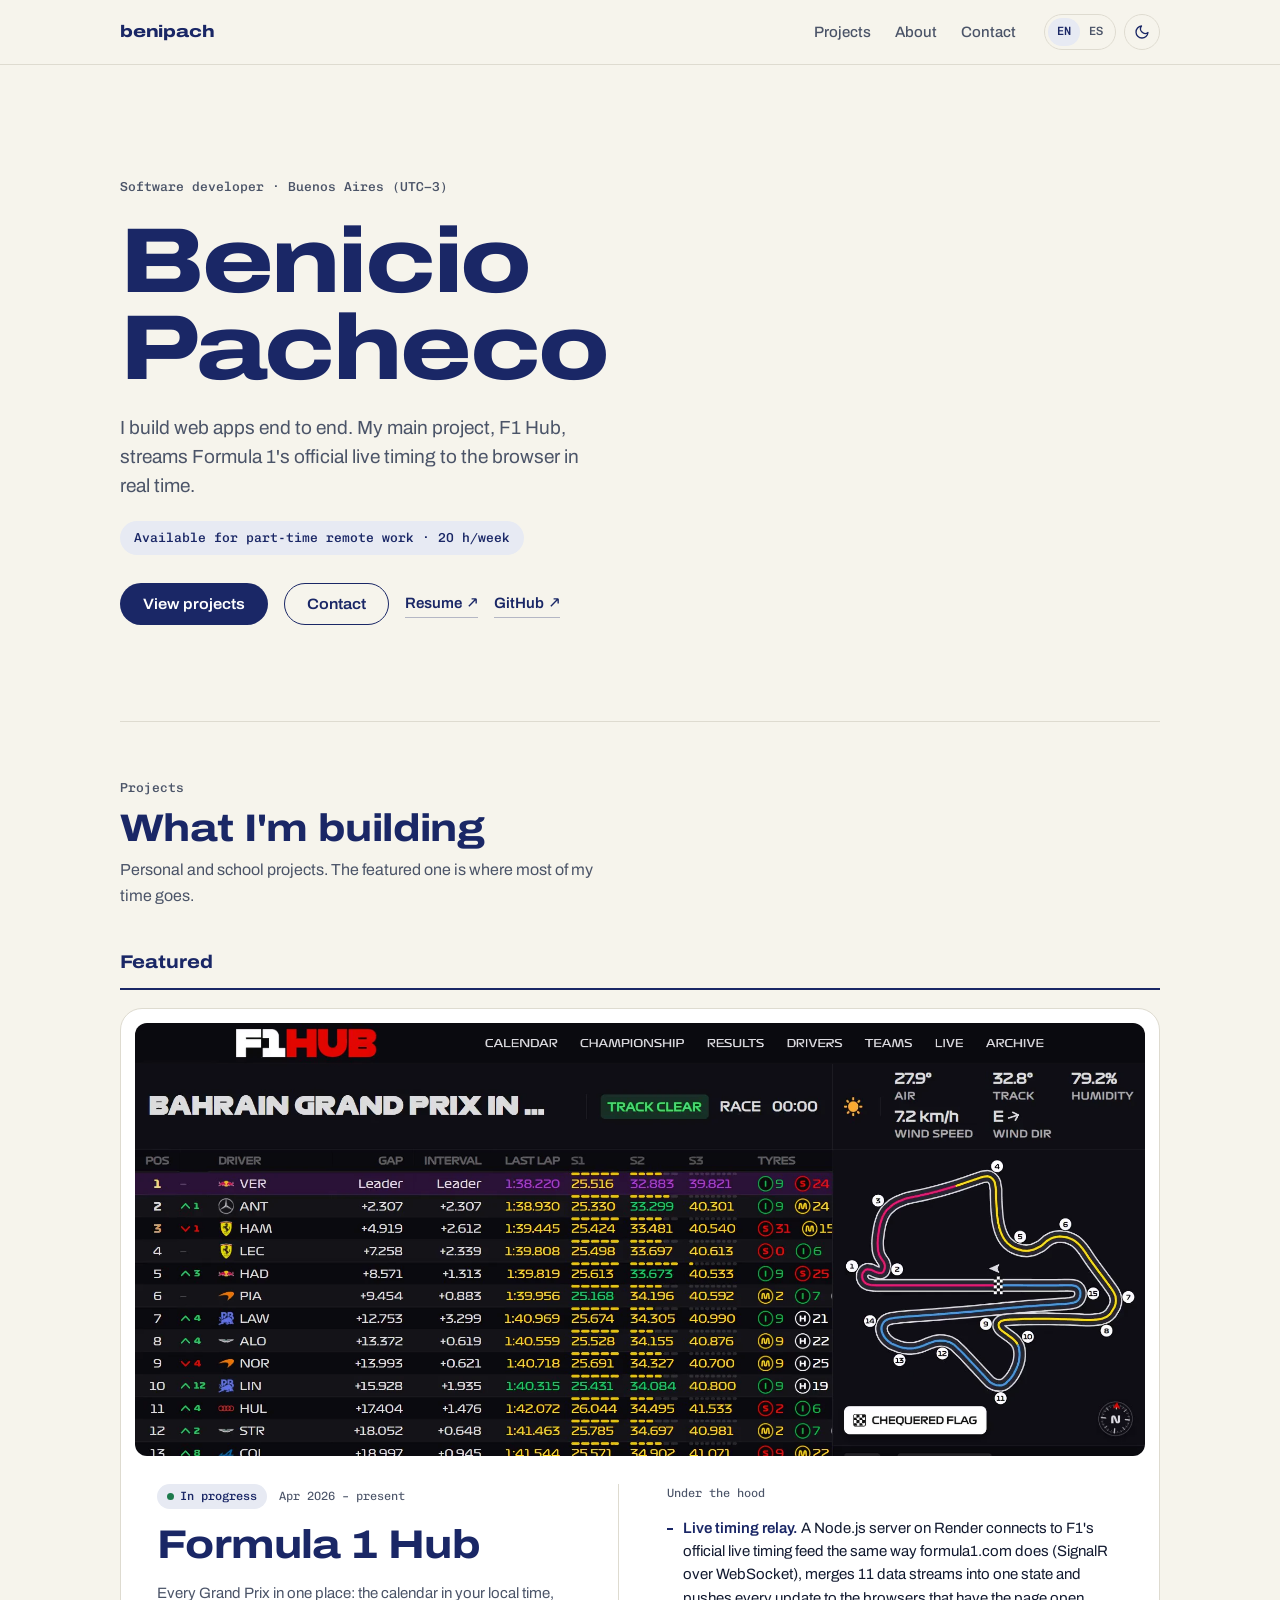
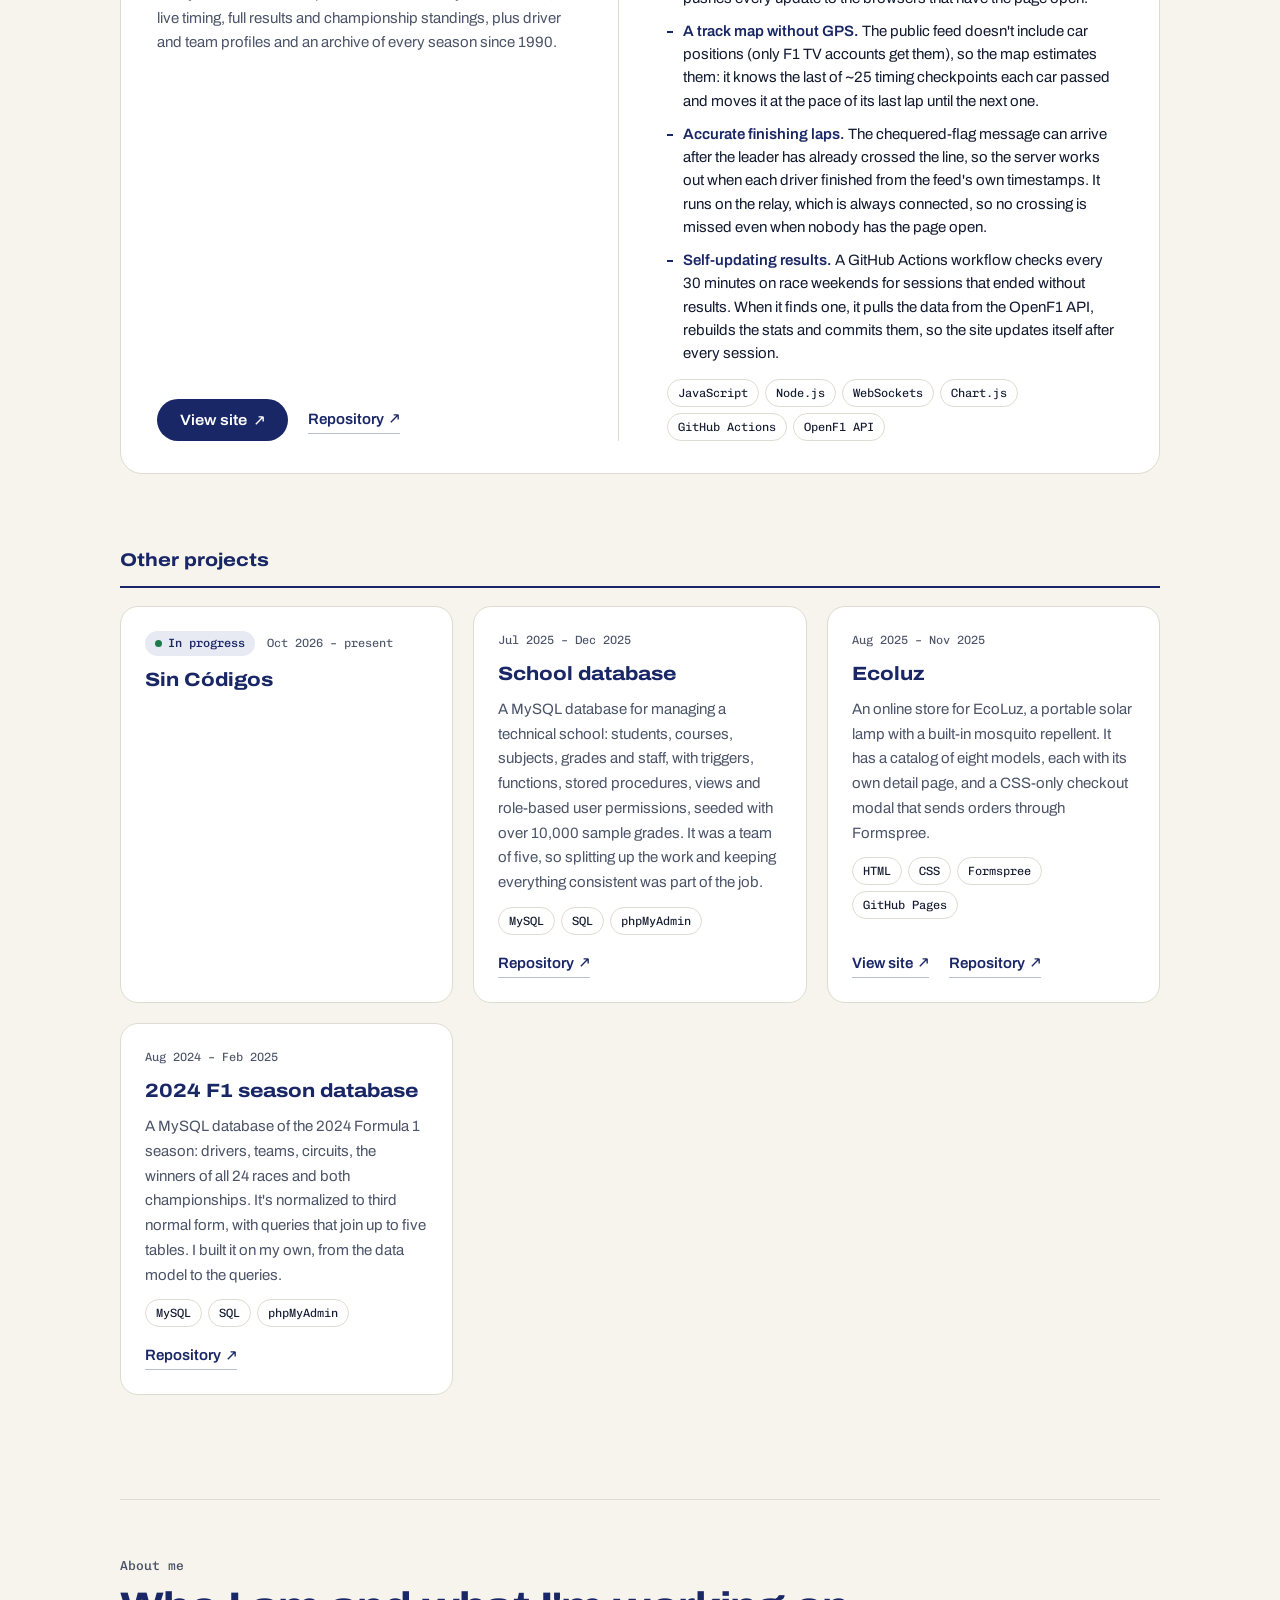
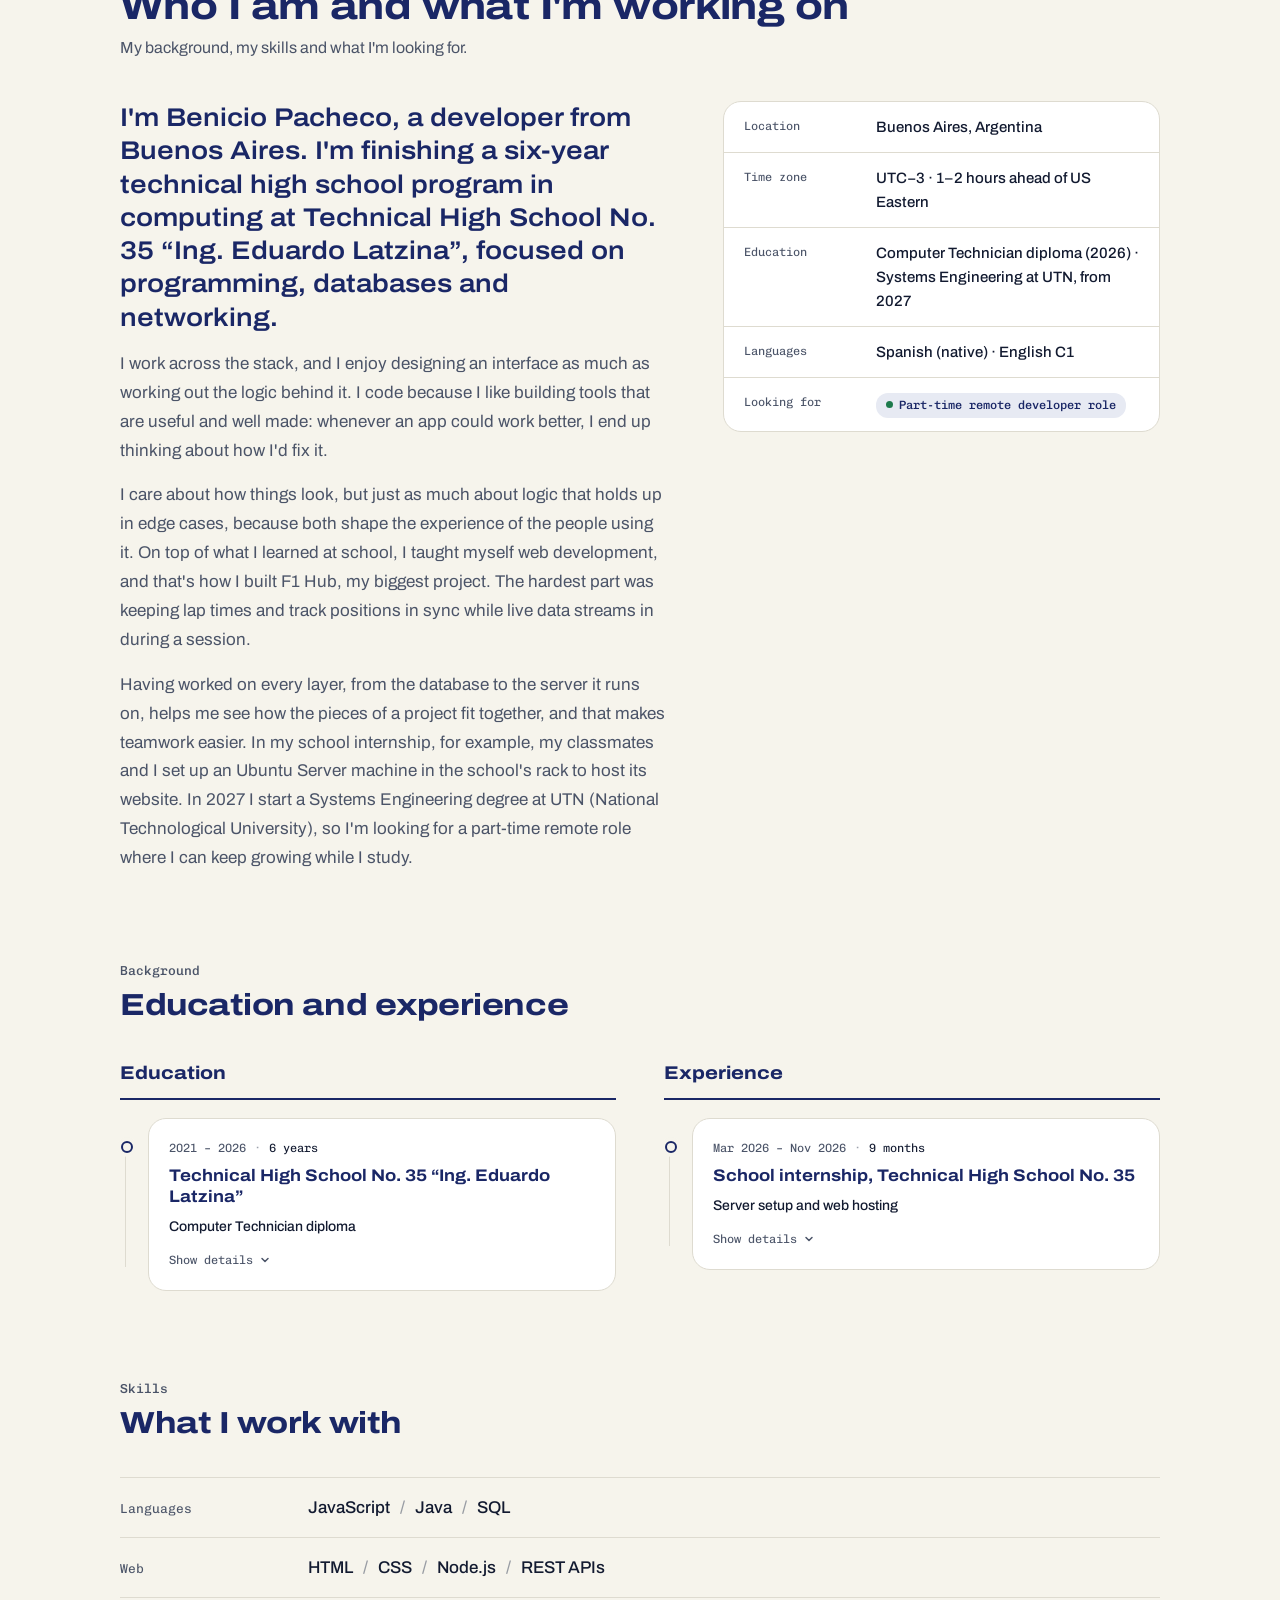
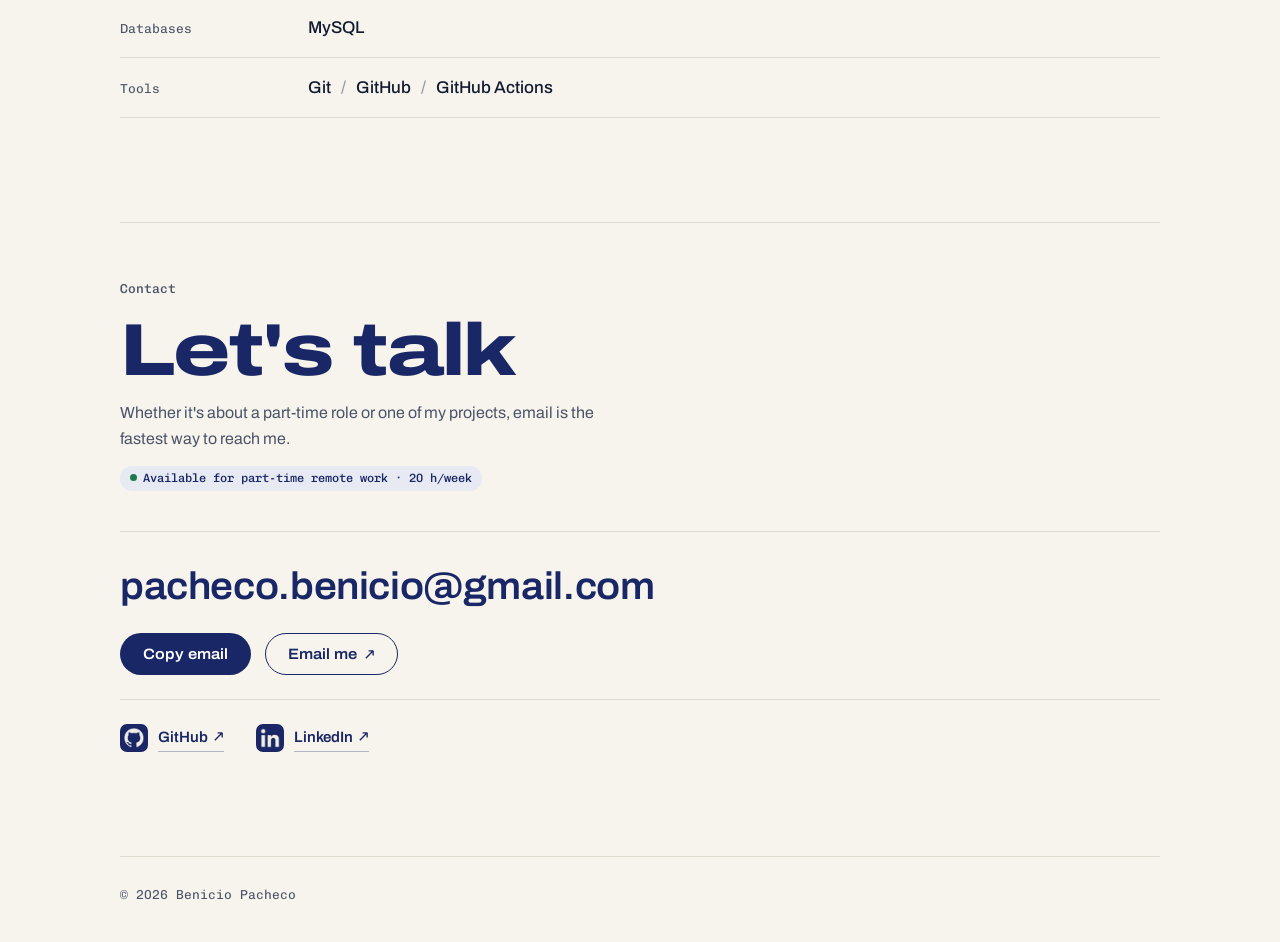
==== index.html @ 7652b0e4 "fix: show the F1 Hub cover video full-size at 60 fps" ====
<!DOCTYPE html>
<html lang="en">
<head>
  <meta charset="UTF-8" />
  <meta name="viewport" content="width=device-width, initial-scale=1.0" />
  <title>Benicio Pacheco — Software Developer</title>
  <meta name="description" content="Benicio Pacheco, software developer from Buenos Aires, open to part-time remote work. Projects, background and contact." />
  <link rel="canonical" href="https://benipach.dev/">
  <link rel="icon" href="img/icon.webp" type="image/webp">
  <link rel="icon" href="img/icon-32.png" type="image/png" sizes="32x32">
  <!-- iPhone/iPad home screen icon: iOS only takes a PNG -->
  <link rel="apple-touch-icon" href="img/icon-180.png">

  <!-- Link preview when sharing (LinkedIn, WhatsApp, X, Discord...) -->
  <meta property="og:type" content="website">
  <meta property="og:url" content="https://benipach.dev/">
  <meta property="og:title" content="Benicio Pacheco — Software Developer">
  <meta property="og:description" content="Software developer from Buenos Aires, open to part-time remote work. Projects, background and contact.">
  <meta property="og:site_name" content="Benicio Pacheco">
  <meta property="og:locale" content="en_US">
  <meta property="og:locale:alternate" content="es_AR">
  <!-- JPG instead of WebP: LinkedIn doesn't reliably show WebP previews. 1200x630 is the size every network expects. -->
  <meta property="og:image" content="https://benipach.dev/img/og-image.jpg">
  <meta property="og:image:width" content="1200">
  <meta property="og:image:height" content="630">
  <meta property="og:image:alt" content="Benicio Pacheco, software developer in Buenos Aires, available for part-time remote work.">
  <meta name="twitter:card" content="summary_large_image">

  <script>
    (function() {
      var root = document.documentElement;
      try {
        // Default: light mode. Only enable dark mode if the user explicitly chose it.
        if (localStorage.getItem('theme') === 'dark') {
          root.classList.add('dark');
        }
        // The HTML is in English. If the visitor chose Spanish, hide the page until
        // main.js translates it, so the English text doesn't flash first.
        // (Safety net: show it anyway after a moment, in case main.js fails to load.)
        if (localStorage.getItem('lang') === 'es') {
          root.lang = 'es';
          root.classList.add('i18n-pending');
          setTimeout(function() { root.classList.remove('i18n-pending'); }, 1500);
        }
      } catch (e) {}
    })();
  </script>
  <link rel="preconnect" href="https://fonts.googleapis.com" />
  <link rel="preconnect" href="https://fonts.gstatic.com" crossorigin />
  <link href="https://fonts.googleapis.com/css2?family=Archivo:wdth,wght@100..125,400..800&family=Chivo+Mono:wght@400;500&display=swap" rel="stylesheet" />
  <link rel="stylesheet" href="css/styles.css">
  <script src="js/translations.js"></script>
  <script src="js/main.js" defer></script>
</head>
<body>

  <!-- NAV -->
  <header class="site-header">
    <nav class="nav container" aria-label="Main">
      <a href="#" class="nav-logo">benipach</a>
      <ul class="nav-links">
        <li><a href="#projects" id="nav-link-projects">Projects</a></li>
        <li><a href="#about" id="nav-link-about">About</a></li>
        <li><a href="#contact" id="nav-link-contact">Contact</a></li>
      </ul>
      <div class="nav-actions">
        <div class="lang-switcher" role="group" aria-label="Language">
          <button type="button" class="lang-opt active" data-lang="en" aria-pressed="true">EN</button>
          <button type="button" class="lang-opt" data-lang="es" aria-pressed="false">ES</button>
        </div>
        <button type="button" class="icon-btn theme-toggle" id="theme-toggle" aria-label="Switch to dark mode">
          <!-- Moon: shown in light mode -->
          <svg class="theme-icon theme-icon--moon" xmlns="http://www.w3.org/2000/svg" width="16" height="16" viewBox="0 0 24 24" fill="none" stroke="currentColor" stroke-width="2" stroke-linecap="round" stroke-linejoin="round" aria-hidden="true">
            <path d="M21 12.79A9 9 0 1 1 11.21 3 7 7 0 0 0 21 12.79z"/>
          </svg>
          <!-- Sun: shown in dark mode -->
          <svg class="theme-icon theme-icon--sun" xmlns="http://www.w3.org/2000/svg" width="17" height="17" viewBox="0 0 24 24" fill="none" stroke="currentColor" stroke-width="2" stroke-linecap="round" stroke-linejoin="round" aria-hidden="true">
            <circle cx="12" cy="12" r="5"/><line x1="12" y1="1" x2="12" y2="3"/><line x1="12" y1="21" x2="12" y2="23"/>
            <line x1="4.22" y1="4.22" x2="5.64" y2="5.64"/><line x1="18.36" y1="18.36" x2="19.78" y2="19.78"/>
            <line x1="1" y1="12" x2="3" y2="12"/><line x1="21" y1="12" x2="23" y2="12"/>
            <line x1="4.22" y1="19.78" x2="5.64" y2="18.36"/><line x1="18.36" y1="5.64" x2="19.78" y2="4.22"/>
          </svg>
        </button>
        <button type="button" class="icon-btn nav-hamburger" id="nav-hamburger" aria-label="Open menu" aria-expanded="false" aria-controls="nav-mobile-menu">
          <span></span><span></span><span></span>
        </button>
      </div>
    </nav>

    <div class="nav-mobile-menu" id="nav-mobile-menu" hidden>
      <a href="#projects" id="mobile-link-projects">Projects</a>
      <a href="#about" id="mobile-link-about">About</a>
      <a href="#contact" id="mobile-link-contact">Contact</a>
    </div>
  </header>

  <main>

    <!-- HERO -->
    <section class="hero">
      <div class="container hero-inner">
        <p class="hero-eyebrow">Software developer · Buenos Aires (UTC−3)</p>
        <h1 class="hero-name">Benicio<br>Pacheco</h1>
        <p class="hero-desc">I build web apps end to end. My main project, F1 Hub, streams Formula 1's official live timing to the browser in real time.</p>
        <p class="hero-status">Available for part-time remote work · 20 h/week</p>
        <div class="hero-ctas">
          <a href="#projects" class="btn btn-primary hero-cta-1">View projects</a>
          <a href="#contact" class="btn btn-secondary hero-cta-2">Contact</a>
          <!-- main.js swaps the label and the PDF with the language: English resume (Letter) or Spanish CV (A4).
               The PDFs in cv/ are built by F:\dev\resume\build.ps1 and leave out the phone number. -->
          <a href="cv/Benicio-Pacheco-Resume.pdf" target="_blank" rel="noopener" class="text-link" id="hero-resume">
            Resume
            <svg class="icon-ext" viewBox="0 0 12 12" fill="none" stroke="currentColor" stroke-width="1.5" xmlns="http://www.w3.org/2000/svg" aria-hidden="true"><g><path d="M2 10L10 2M10 2H5M10 2v5"/><path d="M2 10L10 2M10 2H5M10 2v5" transform="translate(-12 12)"/></g></svg>
          </a>
          <a href="https://github.com/benipach" target="_blank" rel="noopener" class="text-link">
            GitHub
            <svg class="icon-ext" viewBox="0 0 12 12" fill="none" stroke="currentColor" stroke-width="1.5" xmlns="http://www.w3.org/2000/svg" aria-hidden="true"><g><path d="M2 10L10 2M10 2H5M10 2v5"/><path d="M2 10L10 2M10 2H5M10 2v5" transform="translate(-12 12)"/></g></svg>
          </a>
        </div>
      </div>
    </section>

    <!-- PROJECTS -->
    <section id="projects" class="section section-projects">
      <div class="container">
        <div class="section-head">
          <p class="section-label">Projects</p>
          <h2 class="section-title">What I'm building</h2>
          <p class="section-sub">Personal and school projects. The featured one is where most of my time goes.</p>
        </div>

        <!-- Featured: big cards, a wide cover on top and two columns below:
             what the project is (left) and how it's built (right).
             To feature another project, move its card here from "Other projects"
             and give it the same format (cover + .project-body with .project-main and .project-inside). -->
        <h3 class="group-title" data-i18n="projFeatured">Featured</h3>
        <div class="project-list">

          <!-- F1 Hub: the cover is a muted video (built in F:\dev\f1-hub-cover\video with build-cover.ps1).
               main.js plays it only while it's on screen; with reduced motion the poster (its first frame) stays. -->
          <article class="project">
            <a class="project-cover" href="https://benipach.github.io/f1-hub-project" target="_blank" rel="noopener" tabindex="-1" aria-hidden="true">
              <!-- Phones get a 1280 px version: the card is ~400 px wide there -->
              <video poster="img/projects/f1hub-cover.webp" width="1920" height="824" muted loop playsinline preload="none">
                <source src="img/projects/f1hub-cover-mobile.mp4" type="video/mp4" media="(max-width: 700px)">
                <source src="img/projects/f1hub-cover.mp4" type="video/mp4">
              </video>
            </a>
            <div class="project-body">
              <div class="project-main">
                <div class="project-meta">
                  <span class="chip"><span class="status-dot" aria-hidden="true"></span><span data-i18n="projInProgress">In progress</span></span>
                  <span class="project-date" data-i18n="f1Date">Apr 2026 – present</span>
                </div>
                <h4 class="project-title">Formula 1 Hub</h4>
                <p class="project-desc" data-i18n="f1Desc">Every Grand Prix in one place: the calendar in your local time, live timing, full results and championship standings, plus driver and team profiles and an archive of every season since 1990.</p>
                <div class="project-links">
                  <a href="https://benipach.github.io/f1-hub-project" target="_blank" rel="noopener" class="btn btn-primary">
                    <span data-i18n="projSite">View site</span>
                    <svg class="icon-ext" viewBox="0 0 12 12" fill="none" stroke="currentColor" stroke-width="1.5" xmlns="http://www.w3.org/2000/svg" aria-hidden="true"><g><path d="M2 10L10 2M10 2H5M10 2v5"/><path d="M2 10L10 2M10 2H5M10 2v5" transform="translate(-12 12)"/></g></svg>
                  </a>
                  <a href="https://github.com/benipach/f1-hub-project" target="_blank" rel="noopener" class="text-link">
                    <span data-i18n="projRepo">Repository</span>
                    <svg class="icon-ext" viewBox="0 0 12 12" fill="none" stroke="currentColor" stroke-width="1.5" xmlns="http://www.w3.org/2000/svg" aria-hidden="true"><g><path d="M2 10L10 2M10 2H5M10 2v5"/><path d="M2 10L10 2M10 2H5M10 2v5" transform="translate(-12 12)"/></g></svg>
                  </a>
                </div>
              </div>
              <div class="project-inside">
                <p class="project-inside-label" data-i18n="projInside">Under the hood</p>
                <ul class="project-highlights">
                  <li><strong data-i18n="f1H1Lead">Live timing relay.</strong> <span data-i18n="f1H1">A Node.js server on Render connects to F1's official live timing feed the same way formula1.com does (SignalR over WebSocket), merges 11 data streams into one state and pushes every update to the browsers that have the page open.</span></li>
                  <li><strong data-i18n="f1H2Lead">A track map without GPS.</strong> <span data-i18n="f1H2">The public feed doesn't include car positions (only F1 TV accounts get them), so the map estimates them: it knows the last of ~25 timing checkpoints each car passed and moves it at the pace of its last lap until the next one.</span></li>
                  <li><strong data-i18n="f1H3Lead">Accurate finishing laps.</strong> <span data-i18n="f1H3">The chequered-flag message can arrive after the leader has already crossed the line, so the server works out when each driver finished from the feed's own timestamps. It runs on the relay, which is always connected, so no crossing is missed even when nobody has the page open.</span></li>
                  <li><strong data-i18n="f1H4Lead">Self-updating results.</strong> <span data-i18n="f1H4">A GitHub Actions workflow checks every 30 minutes on race weekends for sessions that ended without results. When it finds one, it pulls the data from the OpenF1 API, rebuilds the stats and commits them, so the site updates itself after every session.</span></li>
                </ul>
                <ul class="project-tech">
                  <li>JavaScript</li>
                  <li>Node.js</li>
                  <li>WebSockets</li>
                  <li>Chart.js</li>
                  <li>GitHub Actions</li>
                  <li>OpenF1 API</li>
                </ul>
              </div>
            </div>
          </article>

        </div>

        <!-- Other projects: compact cards without a cover.
             Order: ongoing projects first, then by end date (most recent first). -->
        <h3 class="group-title group-title--spaced" data-i18n="projOther">Other projects</h3>
        <div class="project-grid">

          <!-- Sin Códigos — TODO: add the description (.project-desc), technologies (.project-tech) and links (.project-links) -->
          <article class="project-mini">
            <div class="project-meta">
              <span class="chip"><span class="status-dot" aria-hidden="true"></span><span data-i18n="projInProgress">In progress</span></span>
              <span class="project-date" data-i18n="sinCodDate">Oct 2026 – present</span>
            </div>
            <h4 class="project-mini-title">Sin Códigos</h4>
          </article>

          <!-- School database -->
          <article class="project-mini">
            <div class="project-meta">
              <span class="project-date" data-i18n="schoolDbDate">Jul 2025 – Dec 2025</span>
            </div>
            <h4 class="project-mini-title" data-i18n="schoolDbTitle">School database</h4>
            <p class="project-desc" data-i18n="schoolDbDesc">A MySQL database for managing a technical school: students, courses, subjects, grades and staff, with triggers, functions, stored procedures, views and role-based user permissions, seeded with over 10,000 sample grades. It was a team of five, so splitting up the work and keeping everything consistent was part of the job.</p>
            <ul class="project-tech">
              <li>MySQL</li>
              <li>SQL</li>
              <li>phpMyAdmin</li>
            </ul>
            <div class="project-links">
              <a href="https://github.com/benipach/bd-escuela" target="_blank" rel="noopener" class="text-link">
                <span data-i18n="projRepo">Repository</span>
                <svg class="icon-ext" viewBox="0 0 12 12" fill="none" stroke="currentColor" stroke-width="1.5" xmlns="http://www.w3.org/2000/svg" aria-hidden="true"><g><path d="M2 10L10 2M10 2H5M10 2v5"/><path d="M2 10L10 2M10 2H5M10 2v5" transform="translate(-12 12)"/></g></svg>
              </a>
            </div>
          </article>

          <!-- Ecoluz -->
          <article class="project-mini">
            <div class="project-meta">
              <span class="project-date" data-i18n="ecoluzDate">Aug 2025 – Nov 2025</span>
            </div>
            <h4 class="project-mini-title">Ecoluz</h4>
            <p class="project-desc" data-i18n="ecoluzDesc">An online store for EcoLuz, a portable solar lamp with a built-in mosquito repellent. It has a catalog of eight models, each with its own detail page, and a CSS-only checkout modal that sends orders through Formspree.</p>
            <ul class="project-tech">
              <li>HTML</li>
              <li>CSS</li>
              <li>Formspree</li>
              <li>GitHub Pages</li>
            </ul>
            <div class="project-links">
              <a href="https://benipach.github.io/Ecoluz/" target="_blank" rel="noopener" class="text-link">
                <span data-i18n="projSite">View site</span>
                <svg class="icon-ext" viewBox="0 0 12 12" fill="none" stroke="currentColor" stroke-width="1.5" xmlns="http://www.w3.org/2000/svg" aria-hidden="true"><g><path d="M2 10L10 2M10 2H5M10 2v5"/><path d="M2 10L10 2M10 2H5M10 2v5" transform="translate(-12 12)"/></g></svg>
              </a>
              <a href="https://github.com/benipach/Ecoluz" target="_blank" rel="noopener" class="text-link">
                <span data-i18n="projRepo">Repository</span>
                <svg class="icon-ext" viewBox="0 0 12 12" fill="none" stroke="currentColor" stroke-width="1.5" xmlns="http://www.w3.org/2000/svg" aria-hidden="true"><g><path d="M2 10L10 2M10 2H5M10 2v5"/><path d="M2 10L10 2M10 2H5M10 2v5" transform="translate(-12 12)"/></g></svg>
              </a>
            </div>
          </article>

          <!-- 2024 F1 season database -->
          <article class="project-mini">
            <div class="project-meta">
              <span class="project-date" data-i18n="f1DbDate">Aug 2024 – Feb 2025</span>
            </div>
            <h4 class="project-mini-title" data-i18n="f1DbTitle">2024 F1 season database</h4>
            <p class="project-desc" data-i18n="f1DbDesc">A MySQL database of the 2024 Formula 1 season: drivers, teams, circuits, the winners of all 24 races and both championships. It's normalized to third normal form, with queries that join up to five tables. I built it on my own, from the data model to the queries.</p>
            <ul class="project-tech">
              <li>MySQL</li>
              <li>SQL</li>
              <li>phpMyAdmin</li>
            </ul>
            <div class="project-links">
              <a href="https://github.com/benipach/bd-f1-2024" target="_blank" rel="noopener" class="text-link">
                <span data-i18n="projRepo">Repository</span>
                <svg class="icon-ext" viewBox="0 0 12 12" fill="none" stroke="currentColor" stroke-width="1.5" xmlns="http://www.w3.org/2000/svg" aria-hidden="true"><g><path d="M2 10L10 2M10 2H5M10 2v5"/><path d="M2 10L10 2M10 2H5M10 2v5" transform="translate(-12 12)"/></g></svg>
              </a>
            </div>
          </article>

        </div>
      </div>
    </section>

    <!-- ABOUT -->
    <section id="about" class="section section-about">
      <div class="container">
        <div class="section-head">
          <p class="section-label">About me</p>
          <h2 class="section-title">Who I am and what I'm working on</h2>
          <p class="section-sub">My background, my skills and what I'm looking for.</p>
        </div>

        <!-- Description + facts card -->
        <div class="about">
          <div class="about-text">
            <p class="about-lead" data-i18n="aboutLead">I'm Benicio Pacheco, a developer from Buenos Aires. I'm finishing a six-year technical high school program in computing at Technical High School No. 35 “Ing. Eduardo Latzina”, focused on programming, databases and networking.</p>
            <p data-i18n="aboutP1">I work across the stack, and I enjoy designing an interface as much as working out the logic behind it. I code because I like building tools that are useful and well made: whenever an app could work better, I end up thinking about how I'd fix it.</p>
            <p data-i18n="aboutP2">I care about how things look, but just as much about logic that holds up in edge cases, because both shape the experience of the people using it. On top of what I learned at school, I taught myself web development, and that's how I built F1 Hub, my biggest project. The hardest part was keeping lap times and track positions in sync while live data streams in during a session.</p>
            <p data-i18n="aboutP3">Having worked on every layer, from the database to the server it runs on, helps me see how the pieces of a project fit together, and that makes teamwork easier. In my school internship, for example, my classmates and I set up an Ubuntu Server machine in the school's rack to host its website. In 2027 I start a Systems Engineering degree at UTN (National Technological University), so I'm looking for a part-time remote role where I can keep growing while I study.</p>
          </div>

          <dl class="facts">
            <div><dt data-i18n="factLocation">Location</dt><dd data-i18n="factLocationValue">Buenos Aires, Argentina</dd></div>
            <div><dt data-i18n="factTimezone">Time zone</dt><dd data-i18n="factTimezoneValue">UTC−3 · 1–2 hours ahead of US Eastern</dd></div>
            <div><dt data-i18n="factEducation">Education</dt><dd data-i18n="factEducationValue">Computer Technician diploma (2026) · Systems Engineering at UTN, from 2027</dd></div>
            <div><dt data-i18n="factLanguages">Languages</dt><dd data-i18n="factLanguagesValue">Spanish (native) · English C1</dd></div>
            <div><dt data-i18n="factLooking">Looking for</dt><dd><span class="chip"><span class="status-dot" aria-hidden="true"></span><span data-i18n="factLookingValue">Part-time remote developer role</span></span></dd></div>
          </dl>
        </div>

        <!-- Background: two timelines, education and work experience.
             Each card is a <details>: the header (date, title and role) is always visible and the rest
             expands on click. They start closed; to have one start open, add the open attribute to its <details>.
             main.js calculates the duration (.path-duration) from data-start and data-end (YYYY-MM);
             if the end date hasn't arrived yet, it counts up to the current month.
             data-unit="years" shows calendar years only (2021 to 2026 = 6 years), as for school.
             The status chip (.path-status: "In progress" / "Current") hides itself once the end date has passed. -->
        <div class="subsection">
          <div class="subsection-head">
            <p class="section-label" data-i18n="pathLabel">Background</p>
            <h3 class="subsection-title" data-i18n="pathTitle">Education and experience</h3>
          </div>

          <div class="path-cols">

            <div class="path-col">
              <h4 class="path-col-title" data-i18n="pathEducation">Education</h4>
              <ol class="path">
                <li class="path-item path-item--current">
                  <details class="path-details">
                    <summary class="path-summary">
                      <div class="path-top">
                        <span class="path-when">
                          <span class="path-date" data-i18n="edu1Date">2021 – 2026</span>
                          <span class="path-duration" data-start="2021-03" data-end="2026-11" data-unit="years"></span>
                        </span>
                        <span class="chip path-status"><span class="status-dot" aria-hidden="true"></span><span data-i18n="statusOngoing">In progress</span></span>
                      </div>
                      <h5 class="path-title" data-i18n="edu1Title">Technical High School No. 35 “Ing. Eduardo Latzina”</h5>
                      <p class="path-role" data-i18n="edu1Degree">Computer Technician diploma</p>
                      <span class="path-more" aria-hidden="true">
                        <span class="path-more-show" data-i18n="pathShowMore">Show details</span>
                        <span class="path-more-hide" data-i18n="pathShowLess">Hide details</span>
                        <svg class="path-more-icon" viewBox="0 0 12 12" fill="none" stroke="currentColor" stroke-width="1.5" stroke-linecap="round" stroke-linejoin="round" xmlns="http://www.w3.org/2000/svg"><path d="M3 4.5L6 7.5L9 4.5"/></svg>
                      </span>
                    </summary>
                    <div class="path-body">
                      <!-- Only the subjects most relevant to a developer role. To add one, add an <li> with its data-i18n
                           (and the text in translations.js). The internship is listed under Work experience. -->
                      <dl class="path-areas">
                        <div>
                          <dt data-i18n="areaCoursework">Relevant coursework</dt>
                          <dd><ul>
                            <li data-i18n="subjAlgo">Algorithms and Data Structures Lab</li>
                            <li data-i18n="subjOop">Object-Oriented Programming Lab</li>
                            <li data-i18n="subjAnalysis">Systems Analysis</li>
                            <li data-i18n="subjSysDev">Systems Development</li>
                            <li data-i18n="subjDbAdmin">Database Administration and Management</li>
                            <li data-i18n="subjSysNetAdmin">Systems and Network Administration</li>
                          </ul></dd>
                        </div>
                      </dl>
                    </div>
                  </details>
                </li>
              </ol>
            </div>

            <div class="path-col">
              <h4 class="path-col-title" data-i18n="pathWork">Experience</h4>
              <ol class="path">
                <li class="path-item path-item--current">
                  <details class="path-details">
                    <summary class="path-summary">
                      <div class="path-top">
                        <span class="path-when">
                          <span class="path-date">Mar 2026 – Nov 2026</span>
                          <span class="path-duration" data-start="2026-03" data-end="2026-11"></span>
                        </span>
                        <span class="chip path-status"><span class="status-dot" aria-hidden="true"></span><span data-i18n="statusCurrent">Current</span></span>
                      </div>
                      <h5 class="path-title" data-i18n="exp1Title">School internship, Technical High School No. 35</h5>
                      <p class="path-role" data-i18n="exp1Role">Server setup and web hosting</p>
                      <span class="path-more" aria-hidden="true">
                        <span class="path-more-show" data-i18n="pathShowMore">Show details</span>
                        <span class="path-more-hide" data-i18n="pathShowLess">Hide details</span>
                        <svg class="path-more-icon" viewBox="0 0 12 12" fill="none" stroke="currentColor" stroke-width="1.5" stroke-linecap="round" stroke-linejoin="round" xmlns="http://www.w3.org/2000/svg"><path d="M3 4.5L6 7.5L9 4.5"/></svg>
                      </span>
                    </summary>
                    <div class="path-body">
                      <ul class="path-bullets">
                        <li data-i18n="exp1B1">Set up a server in the school's rack and connected it to the school network</li>
                        <li data-i18n="exp1B2">Installed and configured Ubuntu Server</li>
                        <li data-i18n="exp1B3">Hosted the school's website on that server, saving the school the cost of external hosting</li>
                      </ul>
                    </div>
                  </details>
                </li>
              </ol>
            </div>

          </div>
        </div>

        <!-- Skills: one row per area. To add a technology, add a <span class="skill">. -->
        <div class="subsection">
          <div class="subsection-head">
            <p class="section-label">Skills</p>
            <h3 class="subsection-title" data-i18n="skillsTitle">What I work with</h3>
          </div>

          <dl class="skills-list">
            <div><dt data-i18n="skillLanguages">Languages</dt><dd class="skills-items"><span class="skill">JavaScript</span><span class="skill">Java</span><span class="skill">SQL</span></dd></div>
            <div><dt>Web</dt><dd class="skills-items"><span class="skill">HTML</span><span class="skill">CSS</span><span class="skill">Node.js</span><span class="skill">REST APIs</span></dd></div>
            <div><dt data-i18n="skillData">Databases</dt><dd class="skills-items"><span class="skill">MySQL</span></dd></div>
            <div><dt data-i18n="skillTools">Tools</dt><dd class="skills-items"><span class="skill">Git</span><span class="skill">GitHub</span><span class="skill">GitHub Actions</span></dd></div>
          </dl>
        </div>
      </div>
    </section>

    <!-- CONTACT -->
    <section id="contact" class="section section-contact">
      <div class="container">
        <div class="section-head">
          <p class="section-label">Contact</p>
          <h2 class="section-title">Let's talk</h2>
          <p class="section-sub">Whether it's about a part-time role or one of my projects, email is the fastest way to reach me.</p>
          <p class="chip contact-chip"><span class="status-dot" aria-hidden="true"></span><span data-i18n="contactAvailable">Available for part-time remote work · 20 h/week</span></p>
        </div>

        <!-- Email is the main channel. The "Copy" button uses the clipboard;
             if the browser doesn't allow it, it selects the address so it can be copied by hand. -->
        <div class="contact-mail">
          <p class="contact-address" id="contact-address">pacheco.benicio@gmail.com</p>
          <div class="contact-actions">
            <button type="button" class="btn btn-primary" id="copy-email" data-email="pacheco.benicio@gmail.com">
              <span data-i18n="contactCopy">Copy email</span>
            </button>
            <a href="mailto:pacheco.benicio@gmail.com" class="btn btn-secondary">
              <span data-i18n="contactWrite">Email me</span>
              <svg class="icon-ext" viewBox="0 0 12 12" fill="none" stroke="currentColor" stroke-width="1.5" xmlns="http://www.w3.org/2000/svg" aria-hidden="true"><g><path d="M2 10L10 2M10 2H5M10 2v5"/><path d="M2 10L10 2M10 2H5M10 2v5" transform="translate(-12 12)"/></g></svg>
            </a>
            <span class="contact-status" id="copy-status" role="status" aria-live="polite"></span>
          </div>
        </div>

        <!-- Other channels -->
        <ul class="contact-others">
          <li>
            <img class="contact-icon" src="img/logos/github-logo.webp" alt="" width="28" height="28">
            <a href="https://github.com/benipach" target="_blank" rel="noopener" class="text-link">
              GitHub
              <svg class="icon-ext" viewBox="0 0 12 12" fill="none" stroke="currentColor" stroke-width="1.5" xmlns="http://www.w3.org/2000/svg" aria-hidden="true"><g><path d="M2 10L10 2M10 2H5M10 2v5"/><path d="M2 10L10 2M10 2H5M10 2v5" transform="translate(-12 12)"/></g></svg>
            </a>
          </li>
          <li>
            <img class="contact-icon" src="img/logos/linkedin-logo.webp" alt="" width="28" height="28">
            <a href="https://linkedin.com/in/benicio-pacheco" target="_blank" rel="noopener" class="text-link">
              LinkedIn
              <svg class="icon-ext" viewBox="0 0 12 12" fill="none" stroke="currentColor" stroke-width="1.5" xmlns="http://www.w3.org/2000/svg" aria-hidden="true"><g><path d="M2 10L10 2M10 2H5M10 2v5"/><path d="M2 10L10 2M10 2H5M10 2v5" transform="translate(-12 12)"/></g></svg>
            </a>
          </li>
        </ul>
      </div>
    </section>

  </main>

  <!-- FOOTER -->
  <footer class="site-footer">
    <div class="container">
      <div class="footer-inner">
        <span>© 2026 Benicio Pacheco</span>
      </div>
    </div>
  </footer>

  <!-- Visit stats (GoatCounter): no cookies, so no consent banner needed. Dashboard: benipach.goatcounter.com -->
  <script data-goatcounter="https://benipach.goatcounter.com/count" async src="https://gc.zgo.at/count.js"></script>

</body>
</html>
---- css/styles.css ----
/* ════════════════════════════════════════════════
   Marino — cream and navy, Archivo + Chivo Mono
   Every color lives in :root (light mode) and is
   redefined in html.dark (dark mode). To adjust the
   palette, change only these variables.
   ════════════════════════════════════════════════ */

:root {
  /* Colors — light mode (contrast vs. --bg in parentheses) */
  --bg:          #F6F4EC;  /* cream background */
  --surface:     #FFFFFF;  /* cards */
  --text:        #121A30;  /* body text (15.7:1) */
  --text-muted:  #4B5468;  /* secondary text (6.9:1) */
  --border:      #DEDBD0;  /* borders and dividers (decorative) */
  --heading:     #1A2766;  /* navy headings (12.5:1) */
  --accent:      #1A2766;  /* primary button, links and focus */
  --accent-hover: #2B3C8F; /* primary button on hover */
  --on-accent:   #FFFFFF;  /* text on --accent (13.8:1) */
  --soft:        #E7EAF3;  /* soft background: chips, hero status pill, hover */
  --on-soft:     #1A2766;  /* text on --soft (11.4:1) */
  --status:      #1D7A4C;  /* "in progress" dot (graphic, 4.4:1 on --soft) */
  --dash:        color-mix(in srgb, var(--text-muted) 55%, transparent); /* dashed borders and dividers (decorative) */
  --line-faint:  color-mix(in srgb, var(--heading) 30%, transparent); /* link underline at rest */
  --cover-bg:    #1A2766;  /* text-only project cover */
  --cover-fg:    #F6F4EC;  /* name on --cover-bg (12.5:1) */
  --nav-bg:      rgb(246 244 236 / 0.88);
  --scrollbar-track: #F6F4EC; /* scrollbar: track (same as --bg) */
  --scrollbar-thumb: #A8ADBC; /* the draggable part */
  --scrollbar-hover: #1A2766; /* on hover: navy */

  /* Typography */
  --font-sans: 'Archivo', system-ui, -apple-system, 'Segoe UI', Roboto, sans-serif;
  --font-mono: 'Chivo Mono', ui-monospace, 'Cascadia Mono', Consolas, monospace;

  /* Sizes */
  --container: 1040px;
  --gutter: clamp(20px, 5vw, 48px);
  --radius-card: 18px;
  --radius-img: 12px;
  --nav-height: 64px;
  --ease: 150ms ease;
  --ease-swift: cubic-bezier(0.65, 0, 0.35, 1);   /* fast in and out: fills, underlines */
  --ease-spring: cubic-bezier(0.34, 1.56, 0.64, 1); /* slight bounce: icons */

  color-scheme: light;
}

html.dark {
  --bg:          #0E1530;  /* deep navy background */
  --surface:     #151E3D;
  --text:        #F4F1E8;  /* cream (15.9:1) */
  --text-muted:  #B0B7CB;  /* (9.0:1) */
  --border:      #28325A;
  --heading:     #F4F1E8;
  --accent:      #C3CEFF;  /* (11.6:1) */
  --accent-hover: #DDE3FF;
  --on-accent:   #0E1530;
  --soft:        #1F2A55;
  --on-soft:     #DDE3FF;  /* (10.9:1 on --soft) */
  --status:      #5FD39A;
  --cover-bg:    #1F2A55;
  --cover-fg:    #DDE3FF;  /* (10.9:1) */
  --nav-bg:      rgb(14 21 48 / 0.88);
  --scrollbar-track: #0E1530;
  --scrollbar-thumb: #3A4675;
  --scrollbar-hover: #C3CEFF;

  color-scheme: dark;
}

/* ── Base ── */
*, *::before, *::after { box-sizing: border-box; margin: 0; padding: 0; }

html {
  scroll-behavior: smooth;
  scroll-padding-top: calc(var(--nav-height) + 16px);
  -webkit-text-size-adjust: 100%;
}

/* Spanish-speaking visitor: the page stays hidden until main.js translates it
   (see the script in <head>), so the English text doesn't flash first */
html.i18n-pending body { visibility: hidden; }

body {
  background: var(--bg);
  color: var(--text);
  font-family: var(--font-sans);
  font-size: 1rem;
  line-height: 1.6;
  -webkit-font-smoothing: antialiased;
}

img, svg { display: block; max-width: 100%; }
ul, ol { list-style: none; }
a { color: inherit; }
button { font: inherit; color: inherit; background: none; border: 0; cursor: pointer; }

::selection { background: var(--accent); color: var(--on-accent); }

/* Scrollbar that matches the theme.
   Chrome, Edge and Safari use ::-webkit-scrollbar (which allows shape and border);
   Firefox doesn't support it and uses scrollbar-color. They're split with @supports
   because Chrome ignores ::-webkit-scrollbar whenever scrollbar-color is set. */
@supports not selector(::-webkit-scrollbar) {
  html {
    scrollbar-width: thin;
    scrollbar-color: var(--scrollbar-thumb) var(--scrollbar-track);
  }
}

::-webkit-scrollbar {
  width: 12px;
  height: 12px;
}

::-webkit-scrollbar-track,
::-webkit-scrollbar-corner { background: var(--scrollbar-track); }

::-webkit-scrollbar-thumb {
  border: 3px solid var(--scrollbar-track); /* leaves room around it so the thumb looks like it floats */
  border-radius: 999px;
  background: var(--scrollbar-thumb);
}

::-webkit-scrollbar-thumb:hover { background: var(--scrollbar-hover); }

/* The focus outline follows each control's shape (rounded buttons,
   circular icons); only text links get an extra rounded corner */
:focus-visible {
  outline: 2px solid var(--accent);
  outline-offset: 3px;
}

:where(.text-link, .nav-links a, .nav-mobile-menu a, .nav-logo):focus-visible { border-radius: 4px; }

.container {
  width: 100%;
  max-width: calc(var(--container) + 2 * var(--gutter));
  margin-inline: auto;
  padding-inline: var(--gutter);
}

/* ── Navigation ── */
.site-header {
  position: sticky;
  top: 0;
  z-index: 100;
  background: var(--nav-bg);
  backdrop-filter: blur(10px);
  -webkit-backdrop-filter: blur(10px);
  border-bottom: 1px solid var(--border);
}

.nav {
  display: flex;
  align-items: center;
  gap: 28px;
  height: var(--nav-height);
}

.nav-logo {
  margin-right: auto;
  font-size: 1.05rem;
  font-weight: 800;
  font-stretch: 125%;
  letter-spacing: -0.01em;
  color: var(--heading);
  text-decoration: none;
}

.nav-links {
  display: flex;
  gap: 24px;
}

/* Menu links: the same solid line as .text-link, without the faint base line */
.nav-links a {
  padding-block: 4px;
  font-size: 0.9375rem;
  font-weight: 500;
  color: var(--text-muted);
  text-decoration: none;
  background: linear-gradient(currentColor, currentColor) no-repeat 100% 100% / 0 1.5px;
  transition: color 300ms var(--ease-swift), background-size 450ms var(--ease-swift);
}

.nav-actions {
  display: flex;
  align-items: center;
  gap: 8px;
}

/* Language switcher: a 36px-tall segmented control (same as the icon buttons).
   The background pill slides to the active option; main.js sets data-active="en|es". */
.lang-switcher {
  position: relative;
  display: grid;
  grid-template-columns: 1fr 1fr;
  height: 36px;
  padding: 3px;
  border: 1px solid var(--border);
  border-radius: 999px;
  font-family: var(--font-mono);
  font-size: 0.75rem;
  font-weight: 500;
}

.lang-switcher::before {
  content: "";
  position: absolute;
  top: 3px;
  bottom: 3px;
  left: 3px;
  width: calc(50% - 3px);
  border-radius: 999px;
  background: var(--soft);
}

.lang-switcher[data-active="es"]::before { transform: translateX(100%); }

/* No animation on page load; main.js adds .is-ready after the first render */
.lang-switcher.is-ready::before { transition: transform 300ms var(--ease-swift); }

.lang-opt {
  position: relative; /* above the pill */
  padding-inline: 9px;
  border-radius: 999px;
  color: var(--text-muted);
  transition: color var(--ease);
}

.lang-opt.active { color: var(--on-soft); }

/* Icon buttons (theme and mobile menu): 36px circles */
.icon-btn {
  display: grid;
  place-items: center;
  width: 36px;
  height: 36px;
  border: 1px solid var(--border);
  border-radius: 50%;
  color: var(--heading);
  transition: border-color var(--ease), background-color var(--ease), transform var(--ease);
}

.theme-icon--sun { display: none; }
html.dark .theme-icon--sun { display: block; }
html.dark .theme-icon--moon { display: none; }

.nav-hamburger {
  display: none;
  gap: 4px;
  align-content: center;
}

.nav-hamburger span {
  display: block;
  width: 16px;
  height: 1.5px;
  background: currentColor;
  transition: transform 300ms var(--ease-swift), opacity var(--ease);
}

.nav-hamburger.open span:nth-child(1) { transform: translateY(5.5px) rotate(45deg); }
.nav-hamburger.open span:nth-child(2) { opacity: 0; }
.nav-hamburger.open span:nth-child(3) { transform: translateY(-5.5px) rotate(-45deg); }

.nav-mobile-menu {
  display: flex;
  flex-direction: column;
  padding: 8px var(--gutter) 16px;
  border-top: 1px solid var(--border);
  opacity: 0;
  transition: opacity var(--ease);
}

.nav-mobile-menu.open { opacity: 1; }
.nav-mobile-menu[hidden] { display: none; }

.nav-mobile-menu a {
  padding: 12px 0;
  font-size: 1rem;
  font-weight: 600;
  font-stretch: 110%;
  color: var(--heading);
  text-decoration: none;
  border-bottom: 1px solid var(--border);
  transition: color var(--ease);
}

.nav-mobile-menu a:last-child { border-bottom: 0; }

@media (max-width: 760px) {
  .nav-links { display: none; }
  .nav-hamburger { display: grid; }
}

/* ── Buttons and links ──
   Four pieces, one visual language:
   - .btn: an action. .btn-primary (filled) for the main one in each block,
     .btn-secondary (outlined) for the alternative. One size only.
   - .text-link: a link inside the content. A faint line underneath, with a solid one drawn over it.
   - .icon-btn: navbar icon button (theme, menu). See Navigation.
   - .lang-switcher: navbar segmented control. See Navigation.
   Everything that leaves the site gets the ↗ arrow (.icon-ext).
   The motion is always the same: whatever appears comes in from the left and,
   when the mouse leaves, keeps going and exits to the right (it never goes back).
   On press, buttons and icon buttons sink in slightly. */
.btn {
  position: relative;
  isolation: isolate;
  overflow: hidden;
  display: inline-flex;
  align-items: center;
  gap: 7px;
  padding: 11px 22px;
  border: 1.5px solid transparent;
  border-radius: 999px;
  font-size: 0.9375rem;
  font-weight: 600;
  font-stretch: 108%;
  line-height: 1.2;
  text-decoration: none;
  /* The text color changes when the fill is halfway across (450ms total: 150 delay + 150) */
  transition: color 150ms linear 150ms, border-color 150ms linear 150ms, transform 150ms var(--ease-swift);
}

/* Fill that sweeps across the button: it grows from the left and exits to the right.
   main.js drives the states with .fx-left and .fx-on (see "Hover effects"),
   so the animation always finishes even if the mouse leaves halfway. */
.btn::before {
  content: "";
  position: absolute;
  inset: 0;
  z-index: -1;
  transform: scaleX(0);
  transform-origin: right center;
  transition: transform 450ms var(--ease-swift);
}

.btn-primary {
  background: var(--accent);
  color: var(--on-accent);
}

.btn-primary::before { background: var(--accent-hover); }

.btn-secondary {
  border-color: var(--heading);
  color: var(--heading);
}

.btn-secondary::before { background: var(--accent); }

/* Two background lines: the solid one (on top) is 0 wide until hover; the faint one (below) is always there.
   At rest the solid line is anchored to the right, so it exits that way when it erases.
   Like the .btn fill, it's driven by .fx-left and .fx-on from main.js. */
.text-link {
  display: inline-flex;
  align-items: center;
  gap: 5px;
  padding-bottom: 3px;
  font-size: 0.9375rem;
  font-weight: 600;
  color: var(--heading);
  text-decoration: none;
  background:
    linear-gradient(currentColor, currentColor) no-repeat 100% 100% / 0 1.5px,
    linear-gradient(var(--line-faint), var(--line-faint)) no-repeat 0 100% / 100% 1px;
  transition: background-size 450ms var(--ease-swift);
}

/* ↗ arrow: the SVG has two copies of the arrow; the second one waits outside, at the
   bottom left. On hover the group shifts diagonally: one exits through the corner and the other comes in. */
.icon-ext {
  width: 11px;
  height: 11px;
  flex: none;
  overflow: hidden;
}

.icon-ext g { transition: transform 450ms var(--ease-swift); }

/* ── Hero ── */
.hero-inner {
  display: grid;
  justify-items: start;
  gap: 20px;
  padding-block: clamp(56px, 10vw, 112px) clamp(56px, 8vw, 96px);
}

.hero-eyebrow {
  font-family: var(--font-mono);
  font-size: 0.8125rem;
  font-weight: 500;
  color: var(--text-muted);
}

.hero-name {
  font-size: clamp(2.75rem, 9vw, 5.75rem);
  font-weight: 800;
  font-stretch: 125%;
  line-height: 0.95;
  letter-spacing: -0.025em;
  color: var(--heading);
}

.hero-desc {
  max-width: 44ch;
  font-size: clamp(1.0625rem, 1.6vw, 1.1875rem);
  line-height: 1.55;
  color: var(--text-muted);
}

.hero-status {
  padding: 8px 14px;
  border-radius: 999px;
  background: var(--soft);
  color: var(--on-soft);
  font-family: var(--font-mono);
  font-size: 0.8125rem;
  font-weight: 500;
  line-height: 1.4;
}

.hero-ctas {
  display: flex;
  flex-wrap: wrap;
  align-items: center;
  gap: 12px 16px;
  margin-top: 8px;
}

@media (max-width: 480px) {
  /* The wide font takes up a lot of room, so it gets a bit narrower on phones */
  .hero-name { font-stretch: 112%; }
  .hero-status { border-radius: 14px; }
}

/* ── Sections ── */
.section {
  padding-block: 0 clamp(64px, 9vw, 104px);
}

.section-head {
  display: grid;
  gap: 8px;
  padding-block: clamp(40px, 6vw, 56px) clamp(28px, 4vw, 40px);
  border-top: 1px solid var(--border); /* aligned with the content, not edge to edge */
}

.section-label {
  font-family: var(--font-mono);
  font-size: 0.8125rem;
  font-weight: 500;
  color: var(--text-muted);
}

.section-title {
  font-size: clamp(1.75rem, 3.6vw, 2.4rem);
  font-weight: 750;
  font-stretch: 118%;
  line-height: 1.1;
  letter-spacing: -0.015em;
  color: var(--heading);
  text-wrap: balance;
}

.section-sub {
  max-width: 56ch;
  color: var(--text-muted);
}

/* ── About ──
   Three full-width blocks, stacked:
   description + facts card, background and skills. */
.about {
  display: grid;
  grid-template-columns: minmax(0, 1.25fr) minmax(0, 1fr);
  gap: clamp(32px, 5vw, 56px);
  align-items: start;
}

.about-text {
  display: grid;
  gap: 16px;
}

.about-text p {
  max-width: 62ch;
  font-size: 1.0625rem;
  line-height: 1.7;
  color: var(--text-muted);
}

.about-text .about-lead {
  font-size: clamp(1.3rem, 2.4vw, 1.6rem);
  font-weight: 600;
  font-stretch: 112%;
  line-height: 1.3;
  color: var(--heading);
  text-wrap: balance;
}

/* Facts card */
.facts {
  border: 1px solid var(--border);
  border-radius: var(--radius-card);
  background: var(--surface);
}

.facts > div {
  display: grid;
  grid-template-columns: 7.5em minmax(0, 1fr);
  gap: 12px;
  padding: 13px 20px;
}

.facts > div + div { border-top: 1px solid var(--border); }

.facts dt {
  padding-top: 2px;
  font-family: var(--font-mono);
  font-size: 0.75rem;
  color: var(--text-muted);
}

.facts dd {
  min-width: 0;
  font-size: 0.9375rem;
  font-weight: 500;
}

/* In the facts card the chip can wrap to two lines */
.facts .chip {
  align-items: flex-start;
  white-space: normal;
  border-radius: 12px;
}

.facts .chip .status-dot {
  flex: none;
  margin-top: 0.45em; /* aligned with the first line */
}

/* Small label (status, next step) */
.chip {
  display: inline-flex;
  align-items: center;
  gap: 6px;
  padding: 3px 10px;
  border-radius: 999px;
  background: var(--soft);
  color: var(--on-soft);
  font-family: var(--font-mono);
  font-size: 0.75rem;
  font-weight: 500;
  white-space: nowrap;
}

@media (max-width: 860px) {
  .about { grid-template-columns: 1fr; }
}

/* Subsections (background and skills) */
.subsection { margin-top: clamp(56px, 8vw, 88px); }

.subsection-head {
  display: grid;
  gap: 6px;
  margin-bottom: clamp(24px, 4vw, 36px);
}

.subsection-title {
  font-size: clamp(1.4rem, 2.8vw, 1.9rem);
  font-weight: 750;
  font-stretch: 118%;
  line-height: 1.15;
  letter-spacing: -0.015em;
  color: var(--heading);
  text-wrap: balance;
}

/* ── Background: timelines ──
   Two vertical timelines side by side:
   education on the left and experience on the right.
   On phones they stack. */
.path-cols {
  display: grid;
  grid-template-columns: repeat(2, minmax(0, 1fr));
  align-items: start;
  gap: 32px clamp(28px, 4vw, 48px);
}

/* Column title (Education / Experience) and project group title (Featured / Other) */
.path-col-title,
.group-title {
  margin-bottom: 18px;
  padding-bottom: 10px;
  border-bottom: 2px solid var(--heading);
  font-size: 1.15rem;
  font-weight: 750;
  font-stretch: 115%;
  color: var(--heading);
}

/* Continuous vertical line to the left of each column */
.path {
  position: relative;
  display: grid;
  gap: 12px;
}

.path::before {
  content: "";
  position: absolute;
  left: 5px;
  top: 24px;
  bottom: 24px;
  border-left: 1.5px solid var(--border);
}

.path-item {
  position: relative;
  margin-left: 28px;
  border: 1px solid var(--border);
  border-radius: var(--radius-card);
  background: var(--surface);
}

/* Dot for each stage: filled = finished, ring = in progress */
.path-item::before {
  content: "";
  position: absolute;
  left: -28px;
  top: 22px;
  width: 12px;
  height: 12px;
  border-radius: 50%;
  background: var(--heading);
  box-shadow: 0 0 0 4px var(--bg);
}

.path-item--current::before {
  background: var(--bg);
  border: 2px solid var(--heading);
}

/* ── Background: collapsible cards ──
   Each card is a <details>: the header (<summary>) spans the full width,
   so tapping anywhere on it opens the card. */
.path-summary {
  display: grid;
  gap: 8px;
  padding: 20px;
  list-style: none;
  cursor: pointer;
}

.path-summary::-webkit-details-marker { display: none; }

/* Focus is shown on the whole card, not just the header */
@supports selector(:has(*)) {
  .path-summary:focus-visible { outline: none; }

  .path-item:has(.path-summary:focus-visible) {
    outline: 2px solid var(--accent);
    outline-offset: 3px;
  }
}

/* "Show details ⌄" / "Hide details ⌃" */
.path-more {
  display: inline-flex;
  align-items: center;
  gap: 6px;
  justify-self: start;
  margin-top: 4px;
  font-family: var(--font-mono);
  font-size: 0.75rem;
  color: var(--text-muted);
  transition: color var(--ease);
}

.path-summary:hover .path-more { color: var(--heading); }

.path-more-icon {
  width: 12px;
  height: 12px;
  transition: transform 300ms var(--ease-swift);
}

.path-details[open] .path-more-icon { transform: rotate(180deg); }
.path-details:not([open]) .path-more-hide,
.path-details[open] .path-more-show { display: none; }

.path-body { padding: 0 20px 20px; }

/* Expands with an animation (in browsers that can animate to height: auto;
   elsewhere it opens instantly) */
@supports (interpolate-size: allow-keywords) {
  .path-details { interpolate-size: allow-keywords; }

  .path-details::details-content {
    block-size: 0;
    overflow-y: clip;
    transition:
      block-size 300ms var(--ease-swift),
      content-visibility 300ms allow-discrete;
  }

  .path-details[open]::details-content { block-size: auto; }

  @media (prefers-reduced-motion: reduce) {
    .path-details::details-content { transition: none; }
  }
}

.path-top {
  display: flex;
  flex-wrap: wrap;
  align-items: center;
  justify-content: space-between;
  gap: 6px;
}

.path-date {
  font-family: var(--font-mono);
  font-size: 0.75rem;
  color: var(--text-muted);
}

/* Status chip: main.js hides it once the end date has passed
   (needed because .chip's display: inline-flex overrides the browser's [hidden] style) */
.path-status[hidden] { display: none; }

/* Date + duration on the same line */
.path-when {
  display: flex;
  flex-wrap: wrap;
  align-items: baseline;
  gap: 2px 8px;
}

/* Duration ("5 years 8 months"): calculated by main.js */
.path-duration {
  font-family: var(--font-mono);
  font-size: 0.75rem;
  color: var(--text);
}

.path-duration:not(:empty)::before {
  content: "·";
  margin-right: 8px;
  color: var(--dash);
}

/* Phones: the duration drops below the date, so the
   "In progress" / "Current" chip has room in the top-right corner */
@media (max-width: 600px) {
  /* The date takes two lines, so the chip aligns to the top corner */
  .path-top { align-items: flex-start; }

  .path-when {
    flex-direction: column;
    align-items: flex-start;
  }

  .path-duration:not(:empty)::before { content: none; }
}

.path-title {
  font-size: 1.05rem;
  font-weight: 700;
  font-stretch: 110%;
  line-height: 1.25;
  color: var(--heading);
}

.path-role {
  font-size: 0.875rem;
  font-weight: 500;
}

.path-bullets li {
  position: relative;
  padding-left: 16px;
  font-size: 0.9375rem;
  line-height: 1.55;
  color: var(--text-muted);
}

.path-bullets li + li { margin-top: 4px; }

/* Relevant school coursework */
.path-areas {
  display: grid;
  gap: 12px;
}

.path-areas > div {
  display: grid;
  gap: 6px;
  padding-top: 12px;
  border-top: 1px solid var(--border);
}

.path-areas dt {
  font-family: var(--font-mono);
  font-size: 0.75rem;
  color: var(--text-muted);
}

.path-areas ul {
  display: grid;
  gap: 3px;
}

.path-areas li {
  font-size: 0.9375rem;
  line-height: 1.45;
}

.path-bullets li::before {
  content: "";
  position: absolute;
  left: 0;
  top: 0.75em;
  width: 6px;
  height: 1.5px;
  background: var(--heading);
}

@media (max-width: 760px) {
  .path-cols { grid-template-columns: 1fr; }
}

/* ── Skills: one row per area ── */
.skills-list > div {
  display: grid;
  grid-template-columns: 160px minmax(0, 1fr);
  align-items: baseline;
  gap: 8px 28px;
  padding-block: 16px;
  border-top: 1px solid var(--border);
}

.skills-list > div:last-child { border-bottom: 1px solid var(--border); }

.skills-list dt {
  font-family: var(--font-mono);
  font-size: 0.8125rem;
  color: var(--text-muted);
}

.skills-items {
  display: flex;
  flex-wrap: wrap;
  row-gap: 4px;
  font-size: 1.0625rem;
  font-weight: 500;
}

.skill { white-space: nowrap; }

/* The separator goes at the end of each item: if the row wraps, the "/" stays
   at the end of the line instead of starting the next one */
.skill:not(:last-child)::after {
  content: "/";
  margin-inline: 10px;
  color: var(--dash);
}

@media (max-width: 600px) {
  .skills-list > div { grid-template-columns: 1fr; }
}

/* ── Projects ──
   Two groups: featured (large card: wide cover on top and two columns
   below) and other (compact cards, no cover). */
.group-title--spaced { margin-top: clamp(48px, 7vw, 72px); }

.project-list {
  display: grid;
  gap: 24px;
}

.project {
  display: grid;
  gap: clamp(20px, 3vw, 28px);
  padding: 14px;
  border: 1px solid var(--border);
  border-radius: calc(var(--radius-card) + 4px);
  background: var(--surface);
  transition: border-color 300ms var(--ease-swift), box-shadow 300ms var(--ease-swift);
}

.project:hover { border-color: var(--heading); }

.project-cover {
  position: relative;
  display: block;
  aspect-ratio: 21 / 9;
  overflow: hidden;
  border-radius: var(--radius-img);
  background: var(--soft);
}

.project-cover img,
.project-cover video {
  display: block;
  width: 100%;
  height: 100%; /* the <img>/<video> has a height attribute: this ties it to the cover's size */
  object-fit: cover;
  transition: transform 500ms var(--ease-swift);
}

/* Only still images grow on hover: a video is already moving */
.project:hover .project-cover img { transform: scale(1.04); }

/* Cover for projects without an image: the name on navy */
.project-cover--type {
  display: flex;
  align-items: flex-end;
  padding: clamp(20px, 3vw, 32px);
  background: var(--cover-bg);
  color: var(--cover-fg);
}

.project-cover--type span {
  max-width: 12ch;
  font-size: clamp(1.6rem, 3.2vw, 2.5rem);
  font-weight: 800;
  font-stretch: 125%;
  line-height: 0.98;
  letter-spacing: -0.025em;
  text-wrap: balance;
}

/* Below the cover: what the project is (left) and how it's built (right) */
.project-body {
  display: grid;
  grid-template-columns: minmax(0, 0.9fr) minmax(0, 1.1fr);
  gap: clamp(28px, 4vw, 48px);
  padding: 0 clamp(10px, 2vw, 22px) clamp(10px, 2vw, 18px);
}

.project-main {
  display: flex;
  flex-direction: column;
  align-items: flex-start;
  gap: 14px;
}

.project-main .project-links { margin-top: auto; padding-top: 6px; }

.project-inside {
  display: grid;
  align-content: start;
  gap: 14px;
  padding-left: clamp(28px, 4vw, 48px);
  border-left: 1px solid var(--border);
}

.project-inside-label {
  font-family: var(--font-mono);
  font-size: 0.75rem;
  color: var(--text-muted);
}

.project-meta {
  display: flex;
  flex-wrap: wrap;
  align-items: center;
  gap: 8px 12px;
}

.project-date {
  font-family: var(--font-mono);
  font-size: 0.75rem;
  color: var(--text-muted);
}

.status-dot {
  width: 7px;
  height: 7px;
  border-radius: 50%;
  background: var(--status);
}

.project-title {
  font-size: clamp(1.75rem, 3.4vw, 2.5rem);
  font-weight: 750;
  font-stretch: 118%;
  line-height: 1.1;
  letter-spacing: -0.015em;
  color: var(--heading);
}

.project-desc {
  max-width: 56ch;
  font-size: 0.9375rem;
  line-height: 1.65;
  color: var(--text-muted);
}

/* Technical highlights of a featured project (same dash as .path-bullets) */
.project-highlights {
  display: grid;
  gap: 10px;
}

.project-highlights li {
  position: relative;
  padding-left: 16px;
  font-size: 0.9375rem;
  line-height: 1.55;
}

.project-highlights li::before {
  content: "";
  position: absolute;
  left: 0;
  top: 0.75em;
  width: 6px;
  height: 1.5px;
  background: var(--heading);
}

/* Bold lead-in at the start of each highlight, so they can be skimmed */
.project-highlights strong {
  font-weight: 600;
  color: var(--heading);
}

.project-tech {
  display: flex;
  flex-wrap: wrap;
  gap: 6px;
}

.project-tech li {
  padding: 4px 10px;
  border: 1px solid var(--border);
  border-radius: 999px;
  font-family: var(--font-mono);
  font-size: 0.75rem;
  line-height: 1.5;
  white-space: nowrap;
}

.project-links {
  display: flex;
  flex-wrap: wrap;
  align-items: center;
  gap: 12px 20px;
  margin-top: 4px;
}

/* Medium screens and phones: a narrower cover and the two columns stacked */
@media (max-width: 820px) {
  .project {
    gap: 18px;
    padding: 12px 12px 20px;
  }

  .project-cover { aspect-ratio: 16 / 10; }

  .project-body {
    grid-template-columns: 1fr;
    gap: 24px;
    padding: 0 8px;
  }

  .project-inside {
    padding: 22px 0 0;
    border-left: 0;
    border-top: 1px solid var(--border);
  }
}

/* Other projects: compact cards in a grid; the links sit at the very
   bottom, aligned across cards of different heights */
.project-grid {
  display: grid;
  grid-template-columns: repeat(auto-fill, minmax(min(100%, 290px), 1fr));
  gap: 20px;
}

.project-mini {
  display: flex;
  flex-direction: column;
  gap: 12px;
  padding: clamp(20px, 3vw, 24px);
  border: 1px solid var(--border);
  border-radius: var(--radius-card);
  background: var(--surface);
  transition: border-color 300ms var(--ease-swift);
}

.project-mini:hover { border-color: var(--heading); }

.project-mini-title {
  font-size: 1.2rem;
  font-weight: 750;
  font-stretch: 115%;
  line-height: 1.2;
  color: var(--heading);
  text-wrap: balance;
}

.project-mini .project-links { margin-top: auto; padding-top: 4px; }

/* ── Contact ──
   Email takes center stage: a large title, the address at heading size
   with buttons to copy it or write, and GitHub / LinkedIn as secondary links. */
.section-contact .section-title {
  font-size: clamp(2.5rem, 7vw, 4.6rem);
  font-weight: 800;
  font-stretch: 125%;
  line-height: 0.98;
  letter-spacing: -0.025em;
}

.section-contact .section-head { gap: 14px; }

/* It can wrap to two lines on phones; without this it widens the page */
.contact-chip {
  justify-self: start;
  align-items: flex-start;
  max-width: 100%;
  white-space: normal;
  border-radius: 12px;
}

.contact-chip .status-dot {
  flex: none;
  margin-top: 0.45em;
}

.contact-mail {
  display: grid;
  gap: 16px;
  padding-block: 24px;
  border-block: 1px solid var(--border);
}

.contact-address {
  justify-self: start;
  font-size: clamp(1.3rem, 4vw, 2.4rem);
  font-weight: 600;
  font-stretch: 105%;
  letter-spacing: -0.01em;
  color: var(--heading);
  overflow-wrap: anywhere;
}

.contact-actions {
  display: flex;
  flex-wrap: wrap;
  align-items: center;
  gap: 10px 14px;
}

/* "Copied" appears next to the buttons and fades out on its own (main.js) */
.contact-status {
  font-family: var(--font-mono);
  font-size: 0.75rem;
  color: var(--status);
  opacity: 0;
  transition: opacity 300ms var(--ease-swift);
}

.contact-status.is-visible { opacity: 1; }

.contact-others {
  display: flex;
  flex-wrap: wrap;
  align-items: center;
  gap: 14px 32px;
  padding-top: 24px;
}

.contact-others li {
  display: inline-flex;
  align-items: center;
  gap: 10px;
}

.contact-icon {
  width: 28px;
  height: 28px;
  border-radius: 7px;
  object-fit: cover;
}

/* ── Footer ── */
.footer-inner {
  display: flex;
  flex-wrap: wrap;
  justify-content: space-between;
  gap: 8px 24px;
  padding-block: 28px 36px;
  border-top: 1px solid var(--border);
  font-family: var(--font-mono);
  font-size: 0.8125rem;
  color: var(--text-muted);
}

/* ════════════════════════════════════════════════
   Interactions — hover and keyboard focus
   Every control reacts to :hover and :focus-visible
   the same way, so keyboard users see the same thing.
   ════════════════════════════════════════════════ */

/* Lines and fills: main.js sets classes instead of relying on :hover, so each animation
   finishes before the next one starts (see "Hover effects" in main.js).
   .fx-left: anchored to the left (while drawing). .fx-on: fully drawn. */

/* Buttons: the fill sweeps from left to right.
   On the secondary button it's navy, so the text and border switch to the --accent color. */
.btn.fx-left::before { transform-origin: left center; }
.btn.fx-on::before { transform: scaleX(1); }

.btn-secondary.fx-on {
  border-color: var(--accent);
  color: var(--on-accent);
}

/* Icon buttons: soft fill and a stronger border */
.icon-btn:is(:hover, :focus-visible) {
  border-color: var(--heading);
  background: var(--soft);
}

/* Mobile menu: the middle line gets shorter (only while the menu is closed) */
.nav-hamburger span:nth-child(2) { transform-origin: left center; }
.nav-hamburger:not(.open):is(:hover, :focus-visible) span:nth-child(2) { transform: scaleX(0.55); }

/* On press, they sink in slightly */
.btn:active,
.icon-btn:active { transform: scale(0.96); }

/* Links: the solid line draws in from the left and exits to the right on leave */
.text-link.fx-left { background-position: 0 100%, 0 100%; }
.text-link.fx-on { background-size: 100% 1.5px, 100% 1px; }

.nav-links a.fx-left { background-position: 0 100%; }
.nav-links a.fx-on { background-size: 100% 1.5px; }

.nav-links a:is(:hover, :focus-visible) { color: var(--heading); }

.nav-mobile-menu a:is(:hover, :focus-visible) { color: var(--text-muted); }

.lang-opt:not(.active):is(:hover, :focus-visible) { color: var(--heading); }

/* ↗ arrow: it exits through the top corner and the copy comes in from below */
.fx-on .icon-ext g { transform: translate(12px, -12px); }

/* "Show details": the chevron nudges toward where the card is about to move */
.path-summary:hover .path-more-icon { transform: translateY(2px); }
.path-details[open] .path-summary:hover .path-more-icon { transform: rotate(180deg) translateY(2px); }

/* On theme change, the new icon spins in (main.js adds the class) */
html.theme-switching .theme-icon { animation: icon-in 600ms var(--ease-spring); }

@keyframes icon-in {
  from { transform: rotate(-120deg) scale(0.4); opacity: 0; }
}

/* Theme change: the new theme expands in a circle from the button
   (View Transitions; main.js animates the clip-path). Without support, it switches instantly. */
::view-transition-old(root),
::view-transition-new(root) {
  animation: none;
  mix-blend-mode: normal;
}

/* ── Reduced motion ── */
@media (prefers-reduced-motion: reduce) {
  html { scroll-behavior: auto; }

  *, *::before, *::after {
    transition-duration: 0.01ms !important;
    animation-duration: 0.01ms !important;
    animation-iteration-count: 1 !important;
  }
}
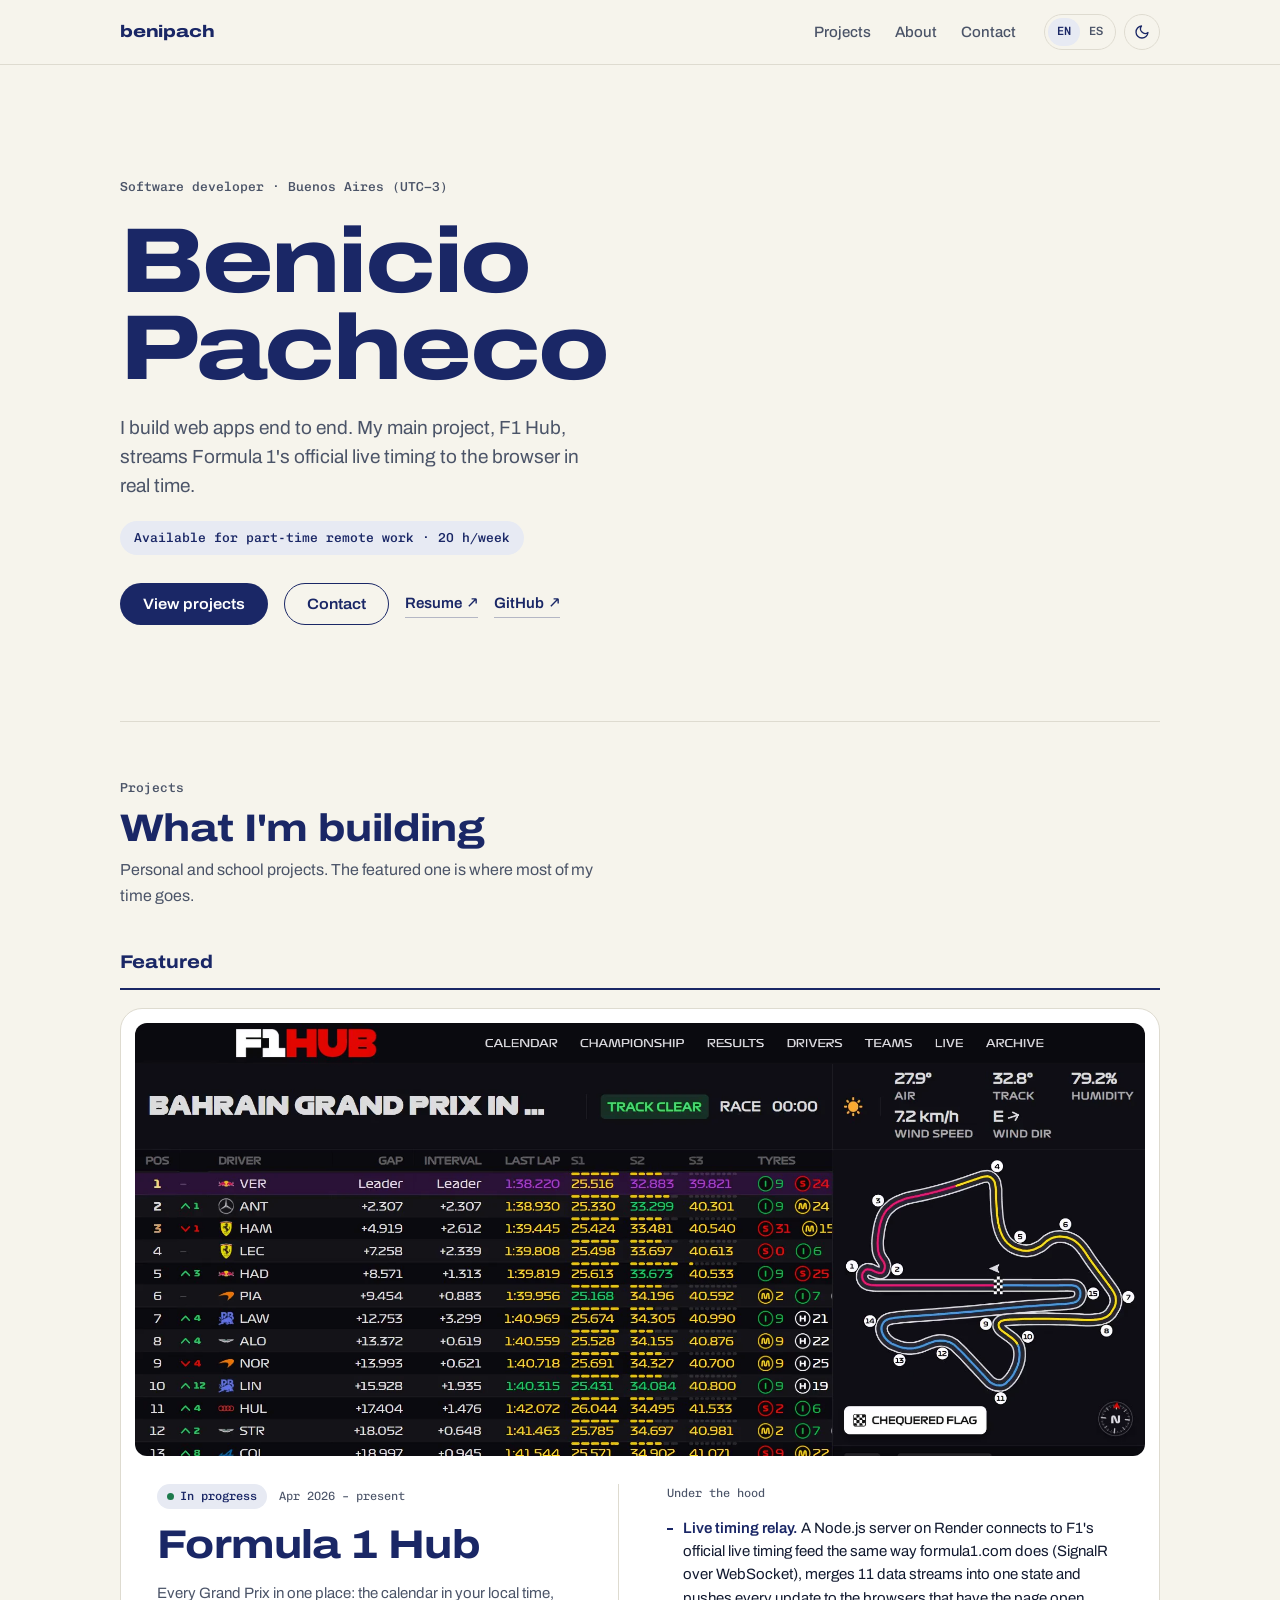
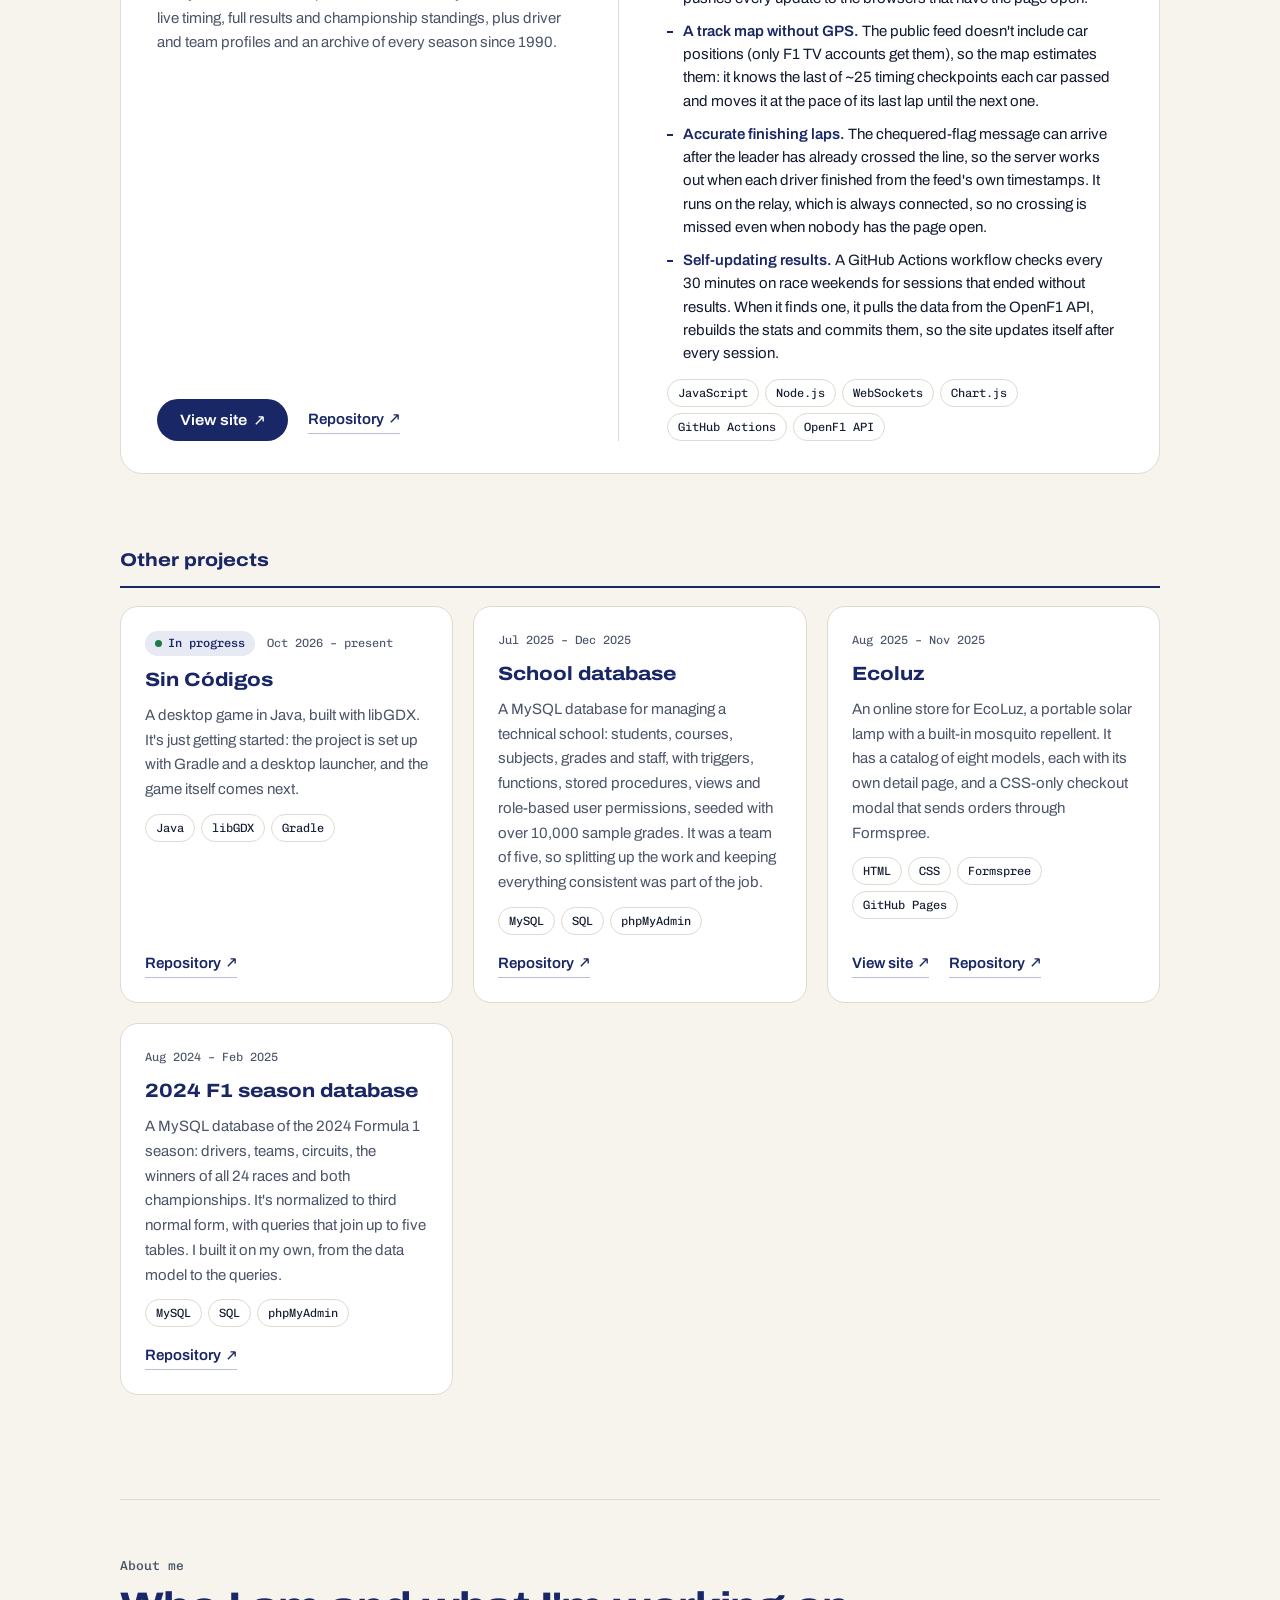
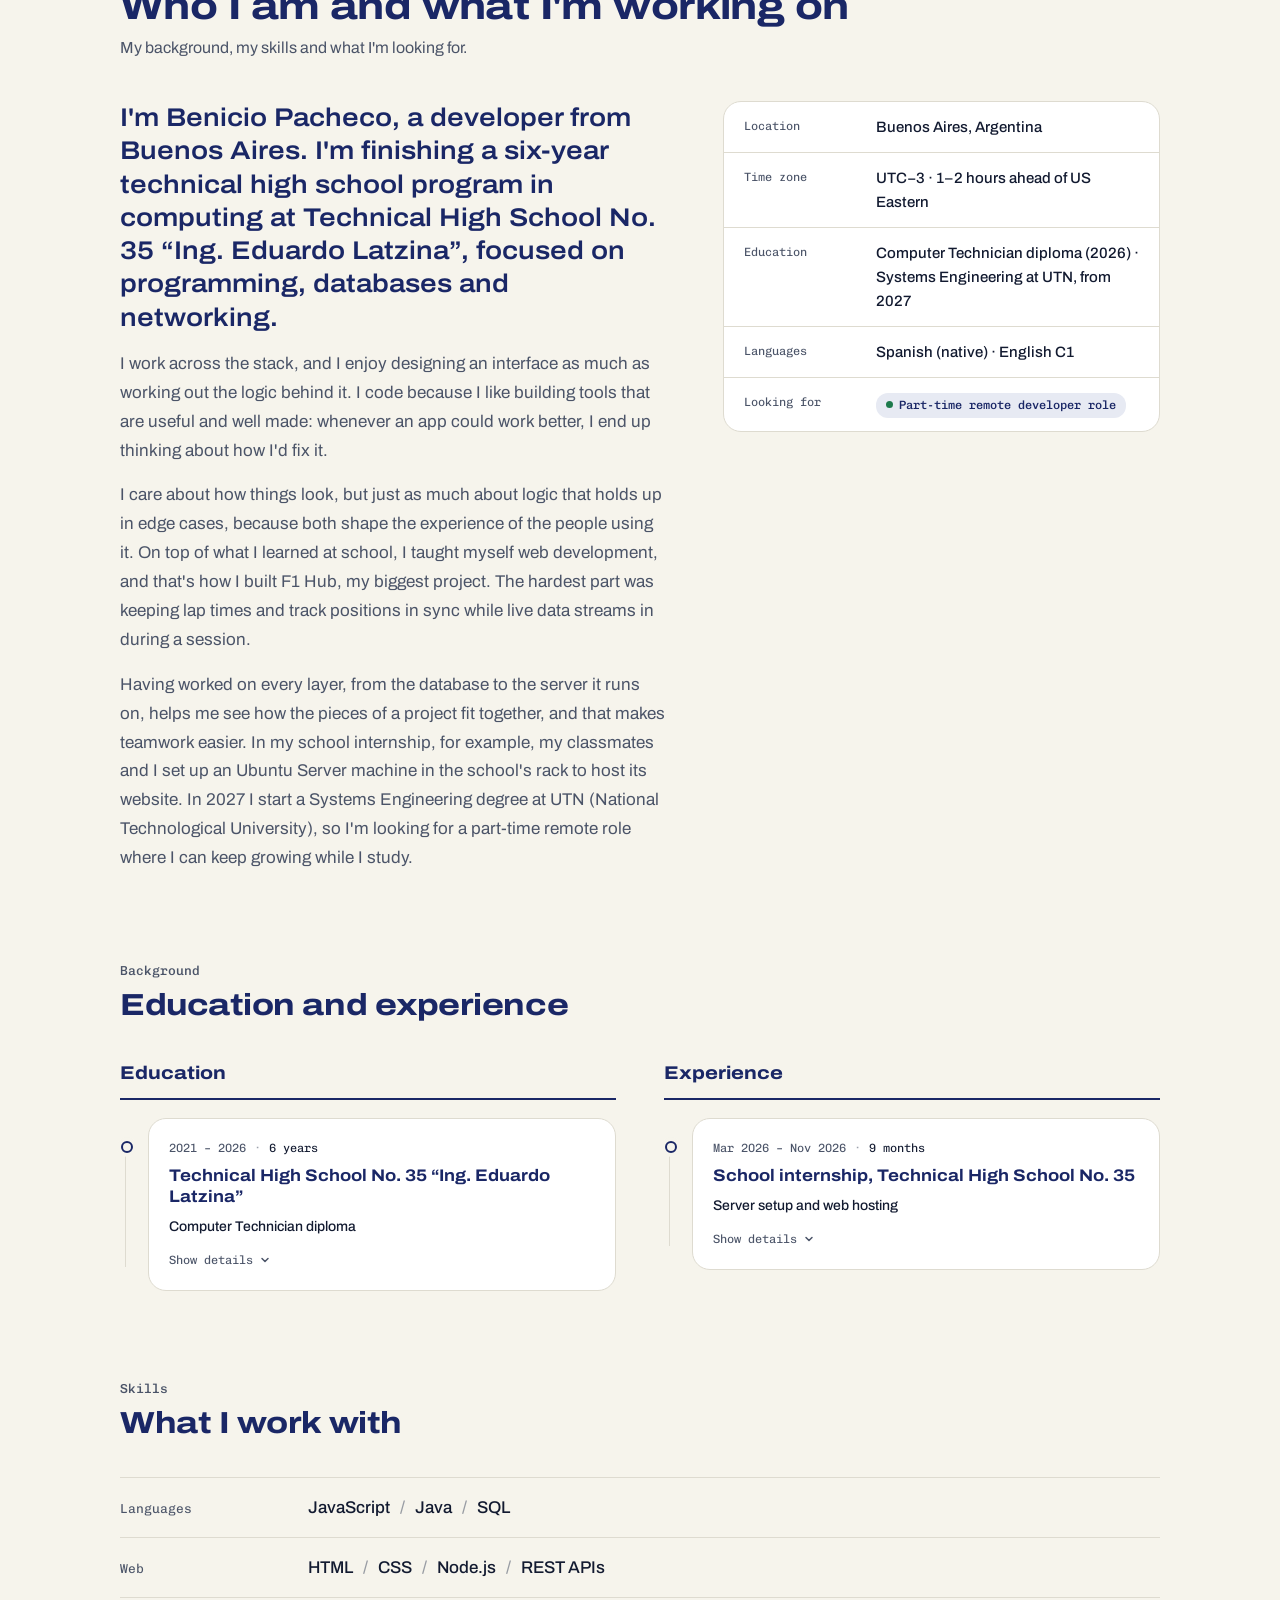
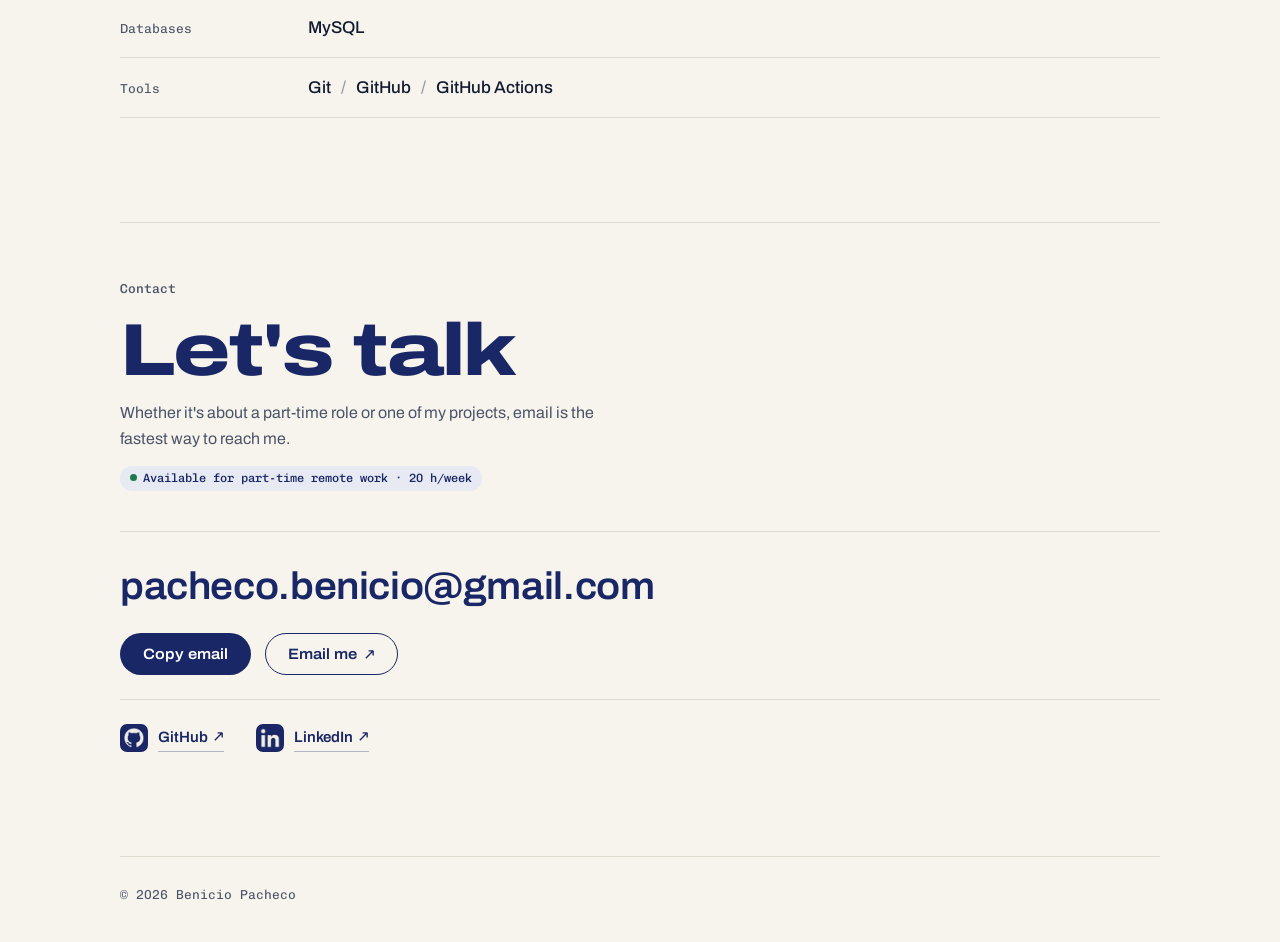
==== commit 80570951: "feat: describe the Sin Códigos project" ====
--- a/index.html
+++ b/index.html
@@ -192,13 +192,25 @@
         <h3 class="group-title group-title--spaced" data-i18n="projOther">Other projects</h3>
         <div class="project-grid">
 
-          <!-- Sin Códigos — TODO: add the description (.project-desc), technologies (.project-tech) and links (.project-links) -->
+          <!-- Sin Códigos — just started: update the description once the game takes shape -->
           <article class="project-mini">
             <div class="project-meta">
               <span class="chip"><span class="status-dot" aria-hidden="true"></span><span data-i18n="projInProgress">In progress</span></span>
               <span class="project-date" data-i18n="sinCodDate">Oct 2026 – present</span>
             </div>
             <h4 class="project-mini-title">Sin Códigos</h4>
+            <p class="project-desc" data-i18n="sinCodDesc">A desktop game in Java, built with libGDX. It's just getting started: the project is set up with Gradle and a desktop launcher, and the game itself comes next.</p>
+            <ul class="project-tech">
+              <li>Java</li>
+              <li>libGDX</li>
+              <li>Gradle</li>
+            </ul>
+            <div class="project-links">
+              <a href="https://github.com/benipach/sin-codigos" target="_blank" rel="noopener" class="text-link">
+                <span data-i18n="projRepo">Repository</span>
+                <svg class="icon-ext" viewBox="0 0 12 12" fill="none" stroke="currentColor" stroke-width="1.5" xmlns="http://www.w3.org/2000/svg" aria-hidden="true"><g><path d="M2 10L10 2M10 2H5M10 2v5"/><path d="M2 10L10 2M10 2H5M10 2v5" transform="translate(-12 12)"/></g></svg>
+              </a>
+            </div>
           </article>
 
           <!-- School database -->
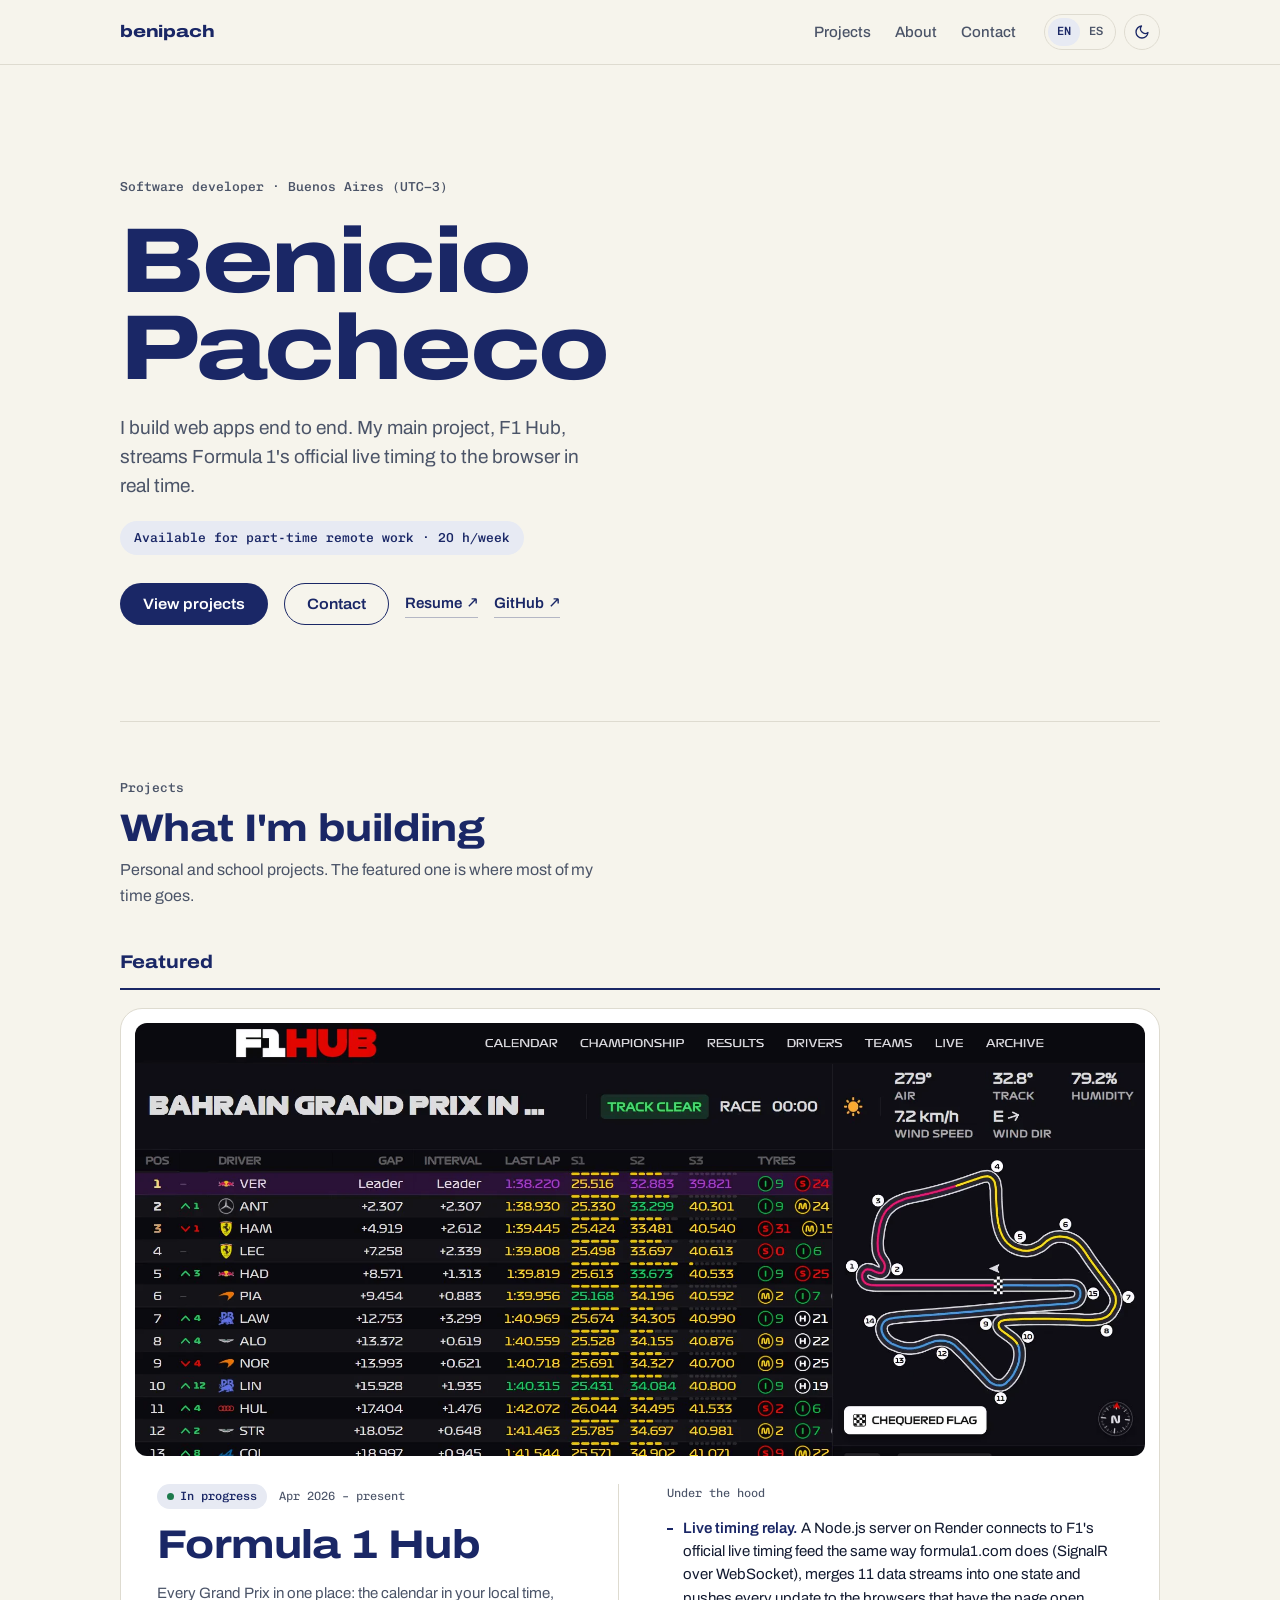
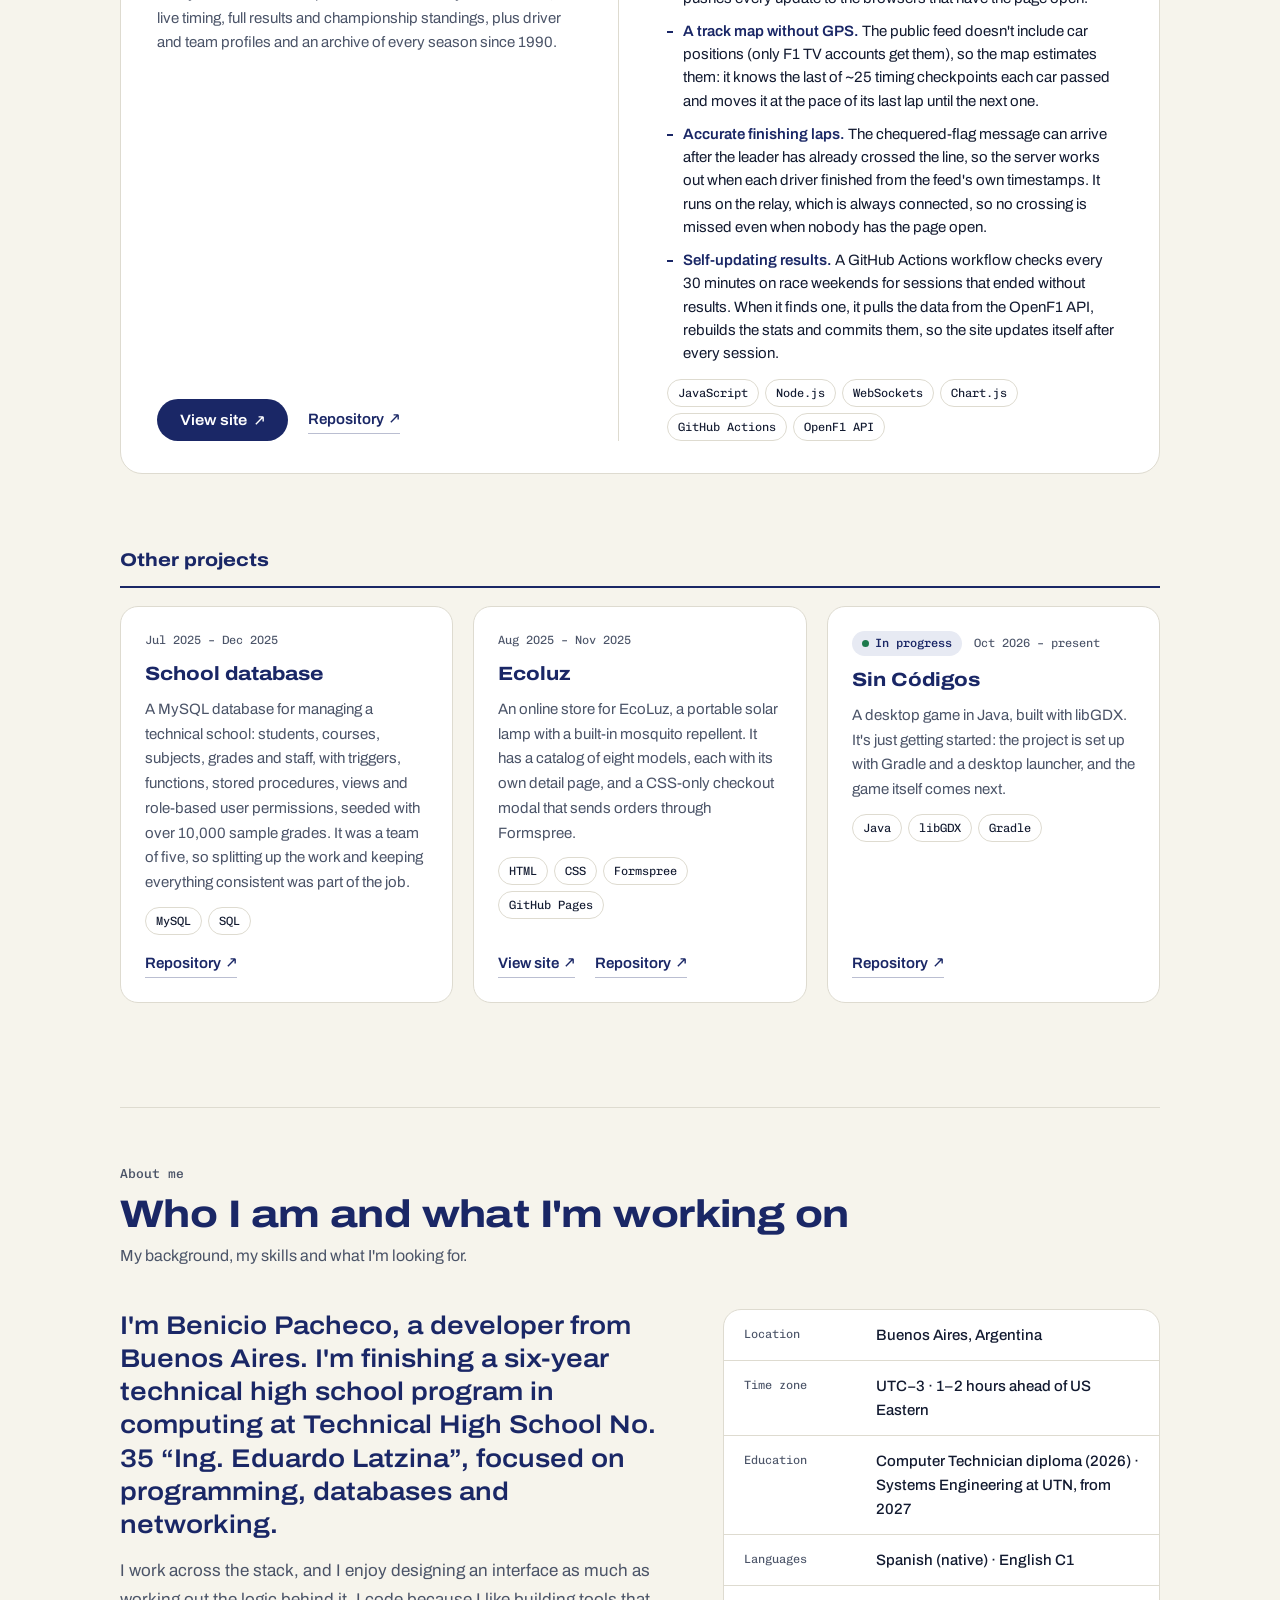
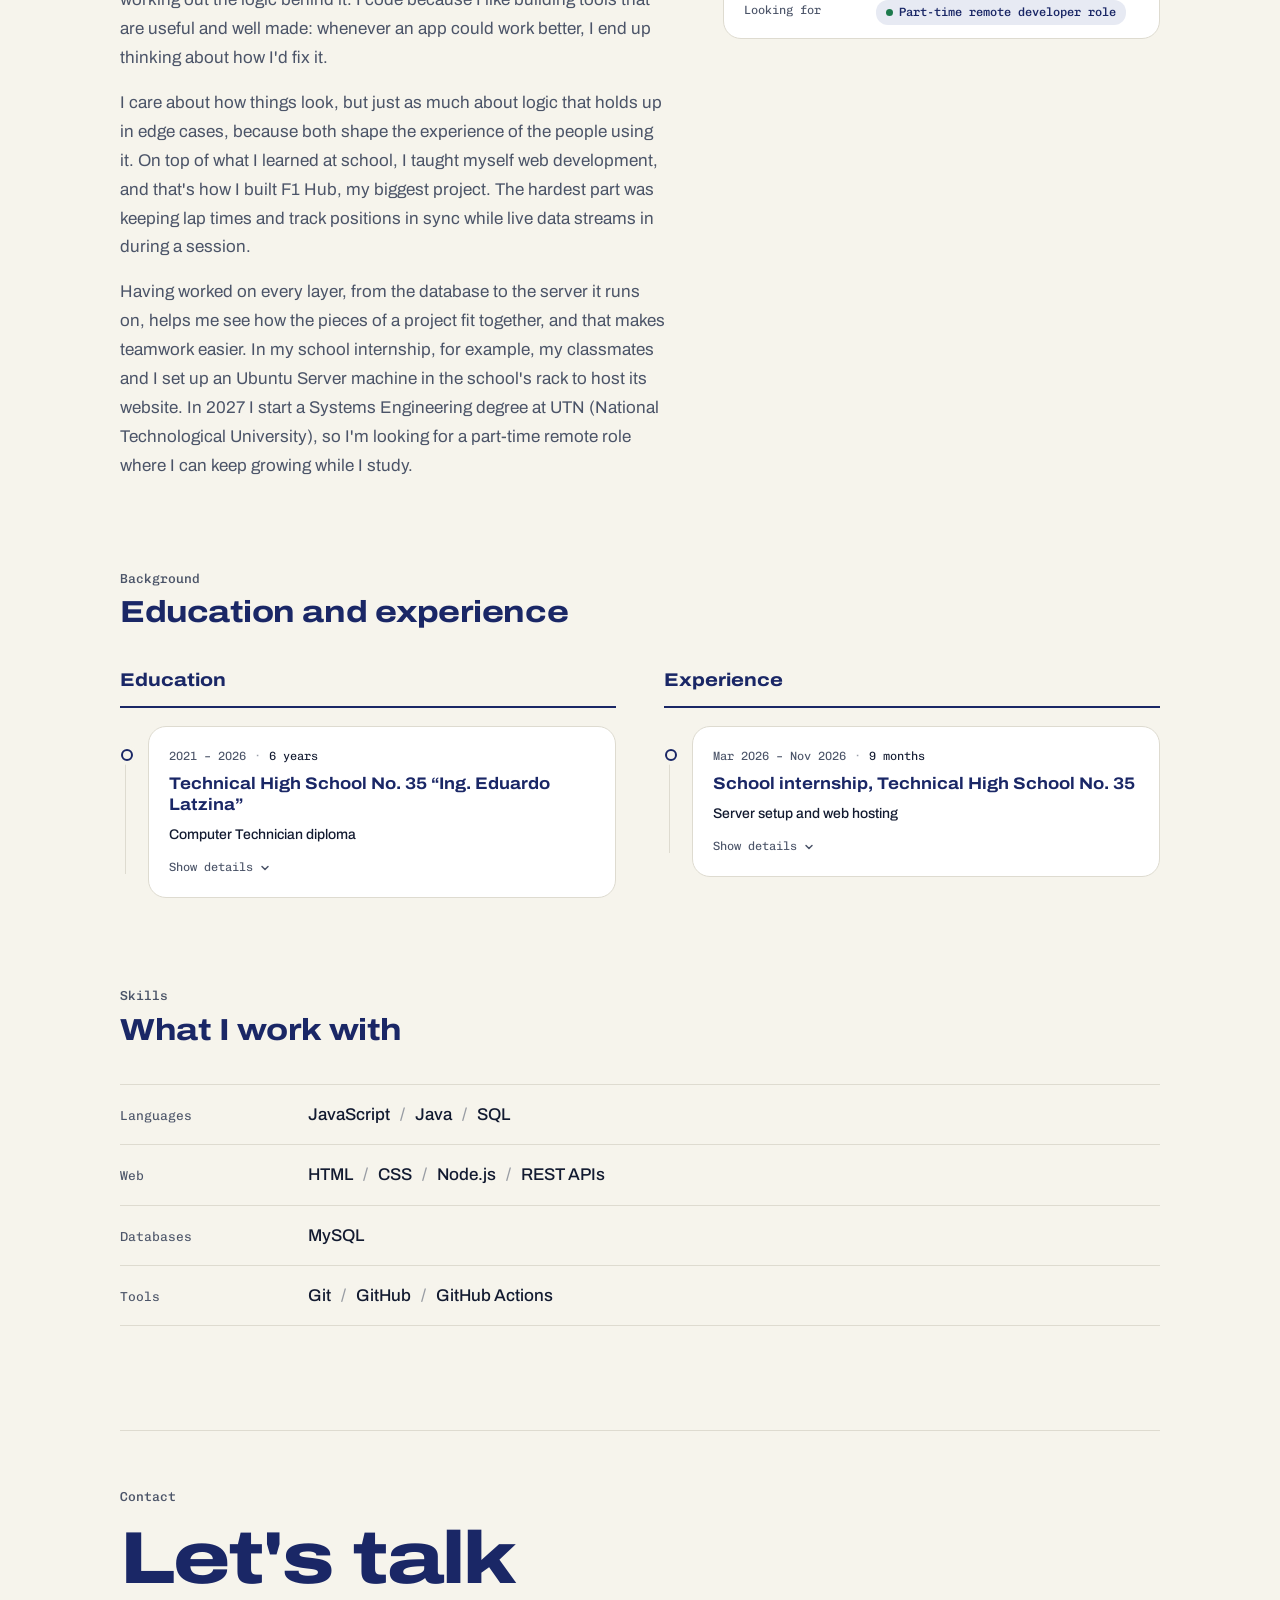
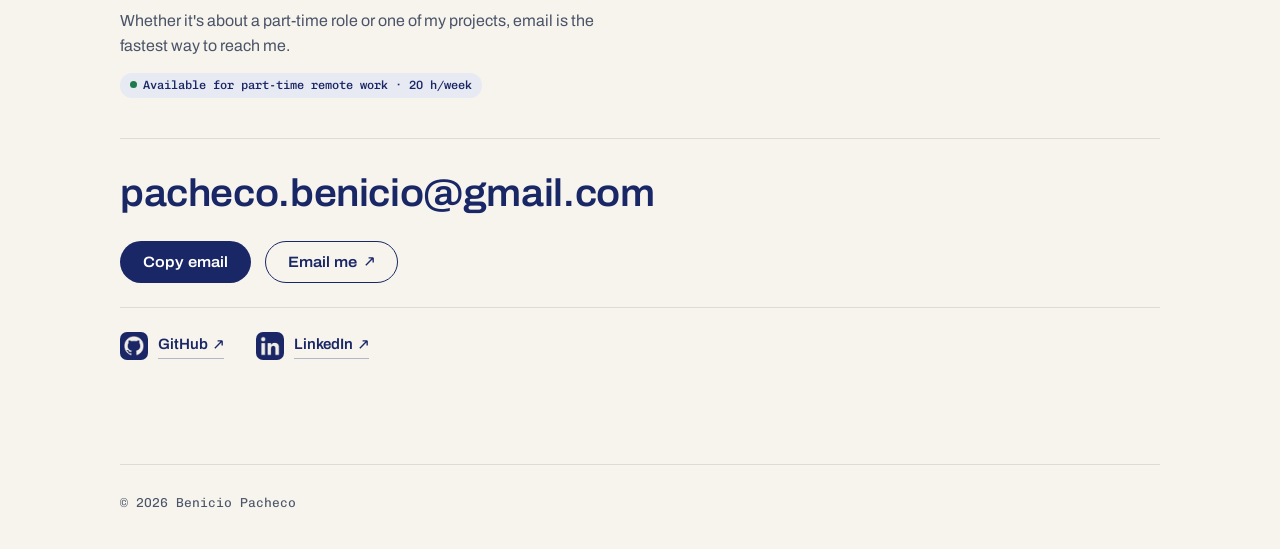
==== commit ad99ae78: "refactor: trim Other projects to three cards ordered by strength" ====
--- a/index.html
+++ b/index.html
@@ -187,31 +187,10 @@
 
         </div>
 
-        <!-- Other projects: compact cards without a cover.
-             Order: ongoing projects first, then by end date (most recent first). -->
+        <!-- Other projects: compact cards without a cover, three to fill one row of the grid.
+             Order: by what each one shows, strongest first (not by date). -->
         <h3 class="group-title group-title--spaced" data-i18n="projOther">Other projects</h3>
         <div class="project-grid">
-
-          <!-- Sin Códigos — just started: update the description once the game takes shape -->
-          <article class="project-mini">
-            <div class="project-meta">
-              <span class="chip"><span class="status-dot" aria-hidden="true"></span><span data-i18n="projInProgress">In progress</span></span>
-              <span class="project-date" data-i18n="sinCodDate">Oct 2026 – present</span>
-            </div>
-            <h4 class="project-mini-title">Sin Códigos</h4>
-            <p class="project-desc" data-i18n="sinCodDesc">A desktop game in Java, built with libGDX. It's just getting started: the project is set up with Gradle and a desktop launcher, and the game itself comes next.</p>
-            <ul class="project-tech">
-              <li>Java</li>
-              <li>libGDX</li>
-              <li>Gradle</li>
-            </ul>
-            <div class="project-links">
-              <a href="https://github.com/benipach/sin-codigos" target="_blank" rel="noopener" class="text-link">
-                <span data-i18n="projRepo">Repository</span>
-                <svg class="icon-ext" viewBox="0 0 12 12" fill="none" stroke="currentColor" stroke-width="1.5" xmlns="http://www.w3.org/2000/svg" aria-hidden="true"><g><path d="M2 10L10 2M10 2H5M10 2v5"/><path d="M2 10L10 2M10 2H5M10 2v5" transform="translate(-12 12)"/></g></svg>
-              </a>
-            </div>
-          </article>
 
           <!-- School database -->
           <article class="project-mini">
@@ -223,7 +202,6 @@
             <ul class="project-tech">
               <li>MySQL</li>
               <li>SQL</li>
-              <li>phpMyAdmin</li>
             </ul>
             <div class="project-links">
               <a href="https://github.com/benipach/bd-escuela" target="_blank" rel="noopener" class="text-link">
@@ -258,20 +236,21 @@
             </div>
           </article>
 
-          <!-- 2024 F1 season database -->
+          <!-- Sin Códigos — just started: update the description once the game takes shape -->
           <article class="project-mini">
             <div class="project-meta">
-              <span class="project-date" data-i18n="f1DbDate">Aug 2024 – Feb 2025</span>
-            </div>
-            <h4 class="project-mini-title" data-i18n="f1DbTitle">2024 F1 season database</h4>
-            <p class="project-desc" data-i18n="f1DbDesc">A MySQL database of the 2024 Formula 1 season: drivers, teams, circuits, the winners of all 24 races and both championships. It's normalized to third normal form, with queries that join up to five tables. I built it on my own, from the data model to the queries.</p>
+              <span class="chip"><span class="status-dot" aria-hidden="true"></span><span data-i18n="projInProgress">In progress</span></span>
+              <span class="project-date" data-i18n="sinCodDate">Oct 2026 – present</span>
+            </div>
+            <h4 class="project-mini-title">Sin Códigos</h4>
+            <p class="project-desc" data-i18n="sinCodDesc">A desktop game in Java, built with libGDX. It's just getting started: the project is set up with Gradle and a desktop launcher, and the game itself comes next.</p>
             <ul class="project-tech">
-              <li>MySQL</li>
-              <li>SQL</li>
-              <li>phpMyAdmin</li>
+              <li>Java</li>
+              <li>libGDX</li>
+              <li>Gradle</li>
             </ul>
             <div class="project-links">
-              <a href="https://github.com/benipach/bd-f1-2024" target="_blank" rel="noopener" class="text-link">
+              <a href="https://github.com/benipach/sin-codigos" target="_blank" rel="noopener" class="text-link">
                 <span data-i18n="projRepo">Repository</span>
                 <svg class="icon-ext" viewBox="0 0 12 12" fill="none" stroke="currentColor" stroke-width="1.5" xmlns="http://www.w3.org/2000/svg" aria-hidden="true"><g><path d="M2 10L10 2M10 2H5M10 2v5"/><path d="M2 10L10 2M10 2H5M10 2v5" transform="translate(-12 12)"/></g></svg>
               </a>
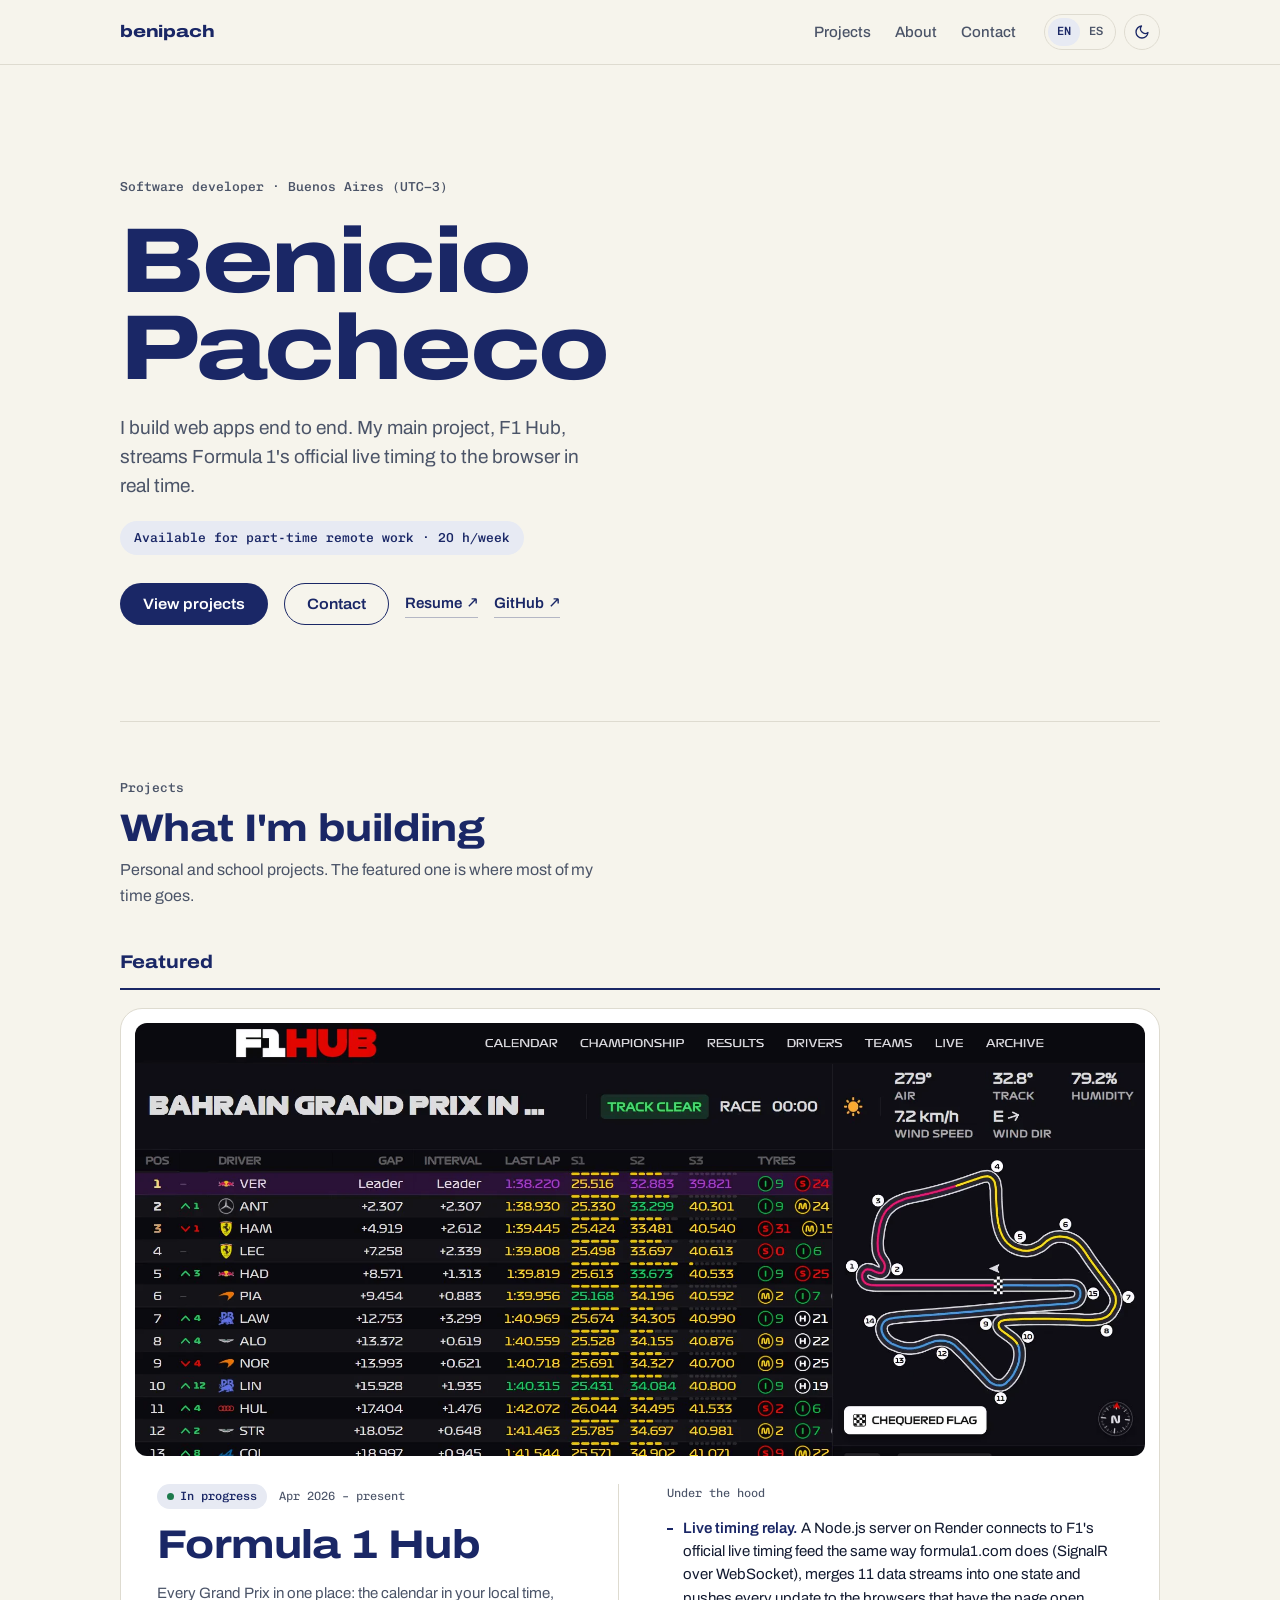
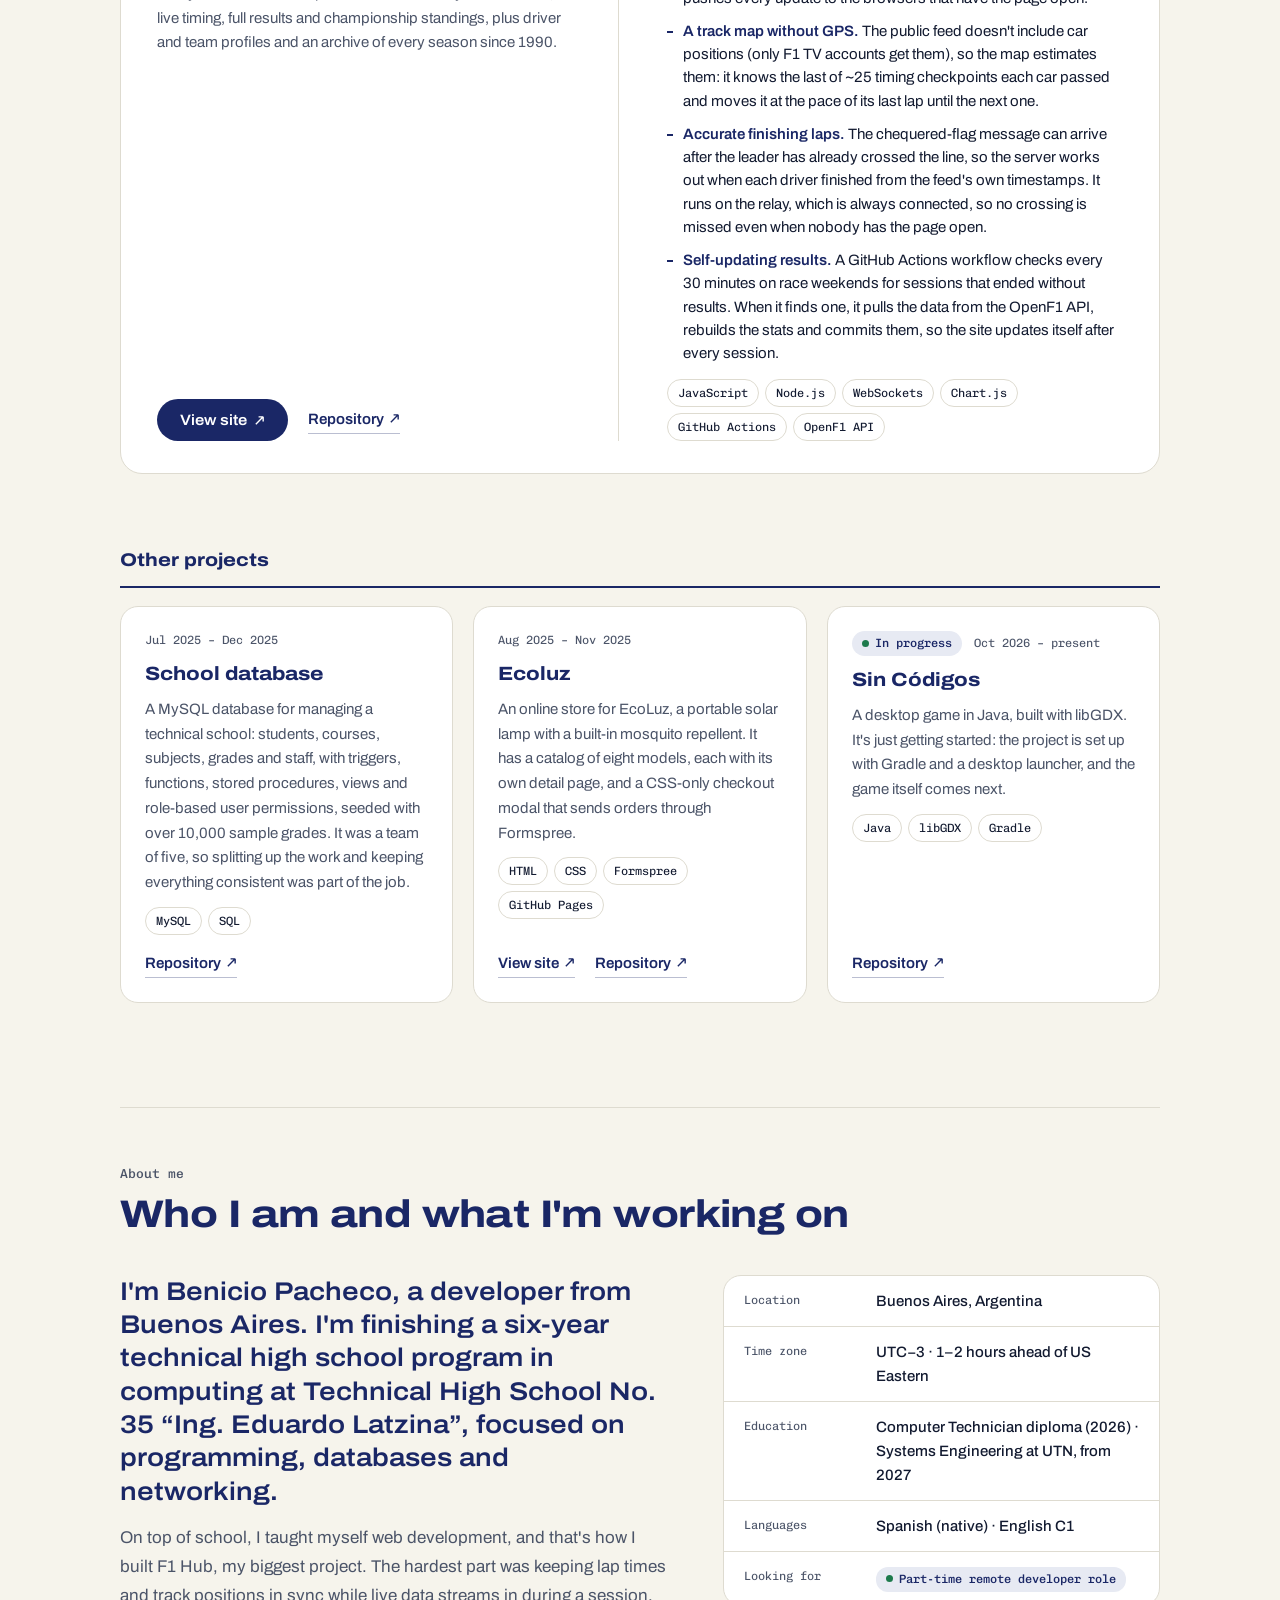
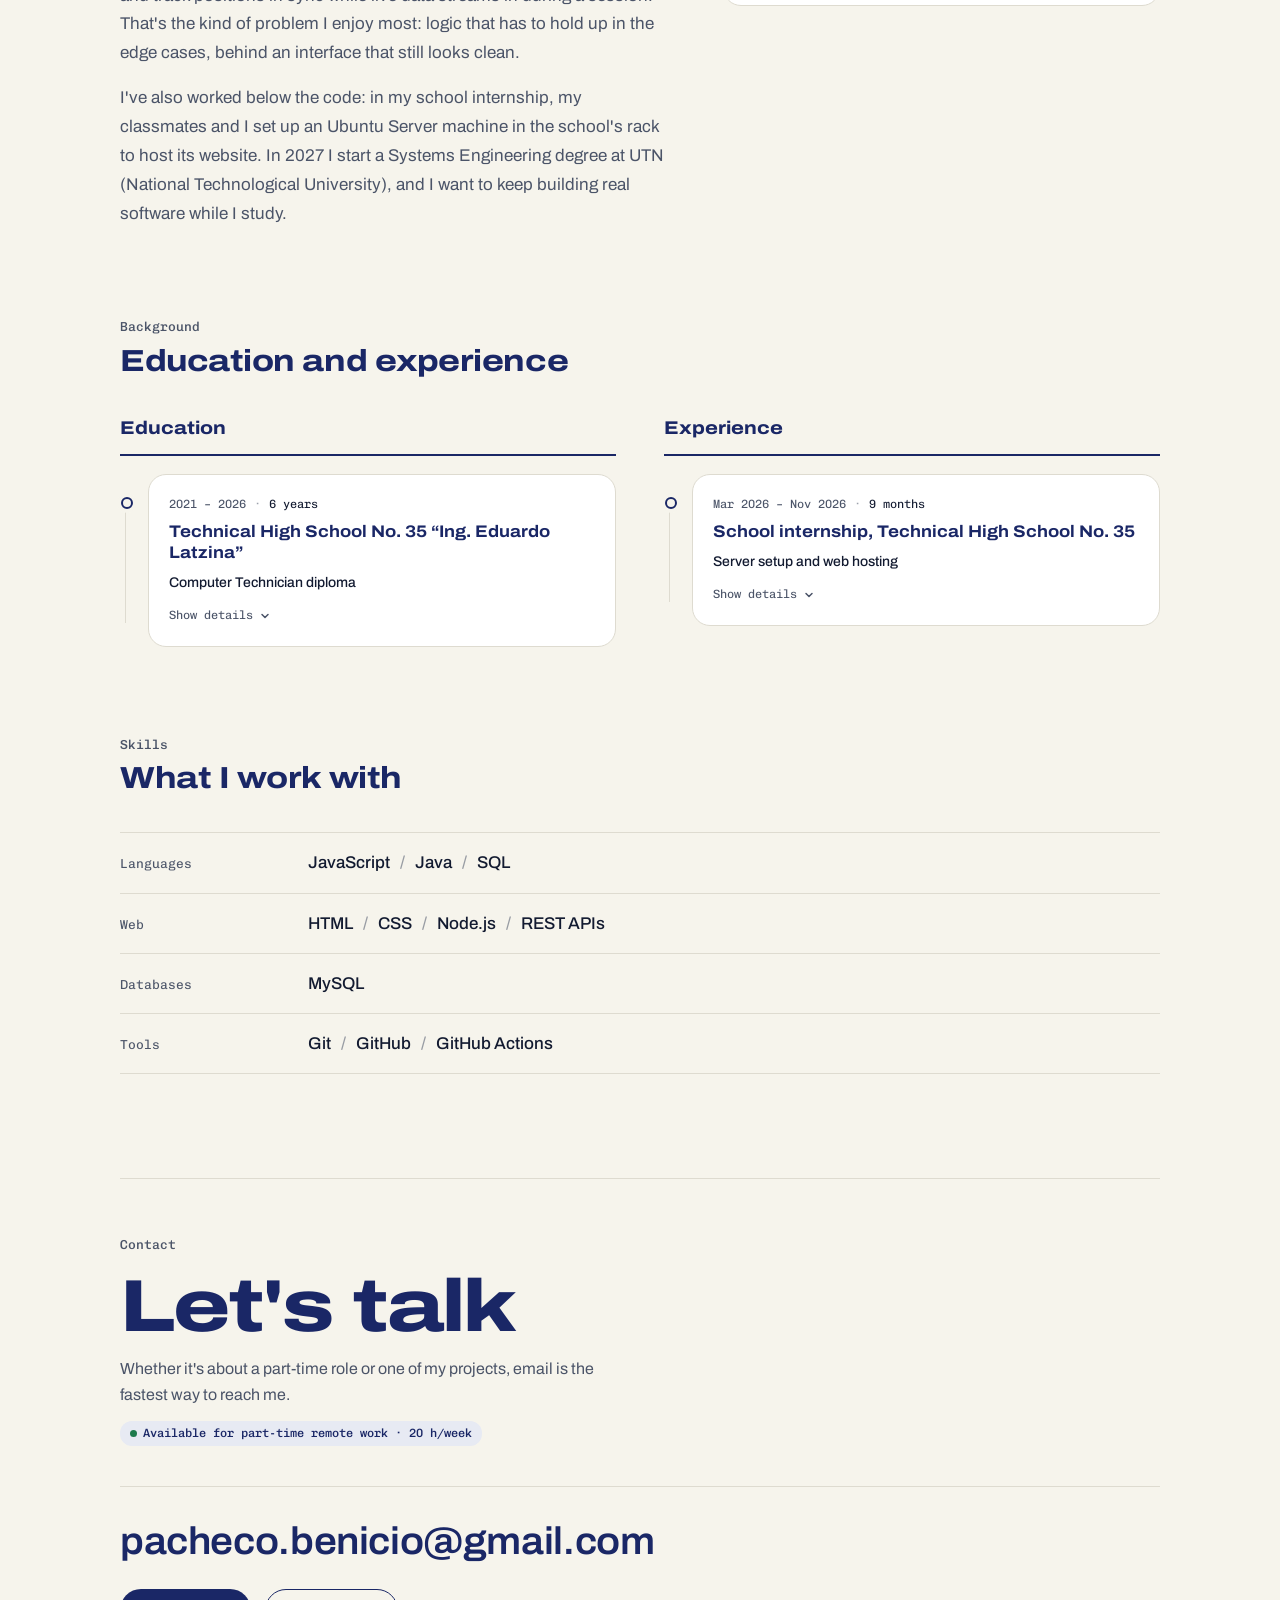
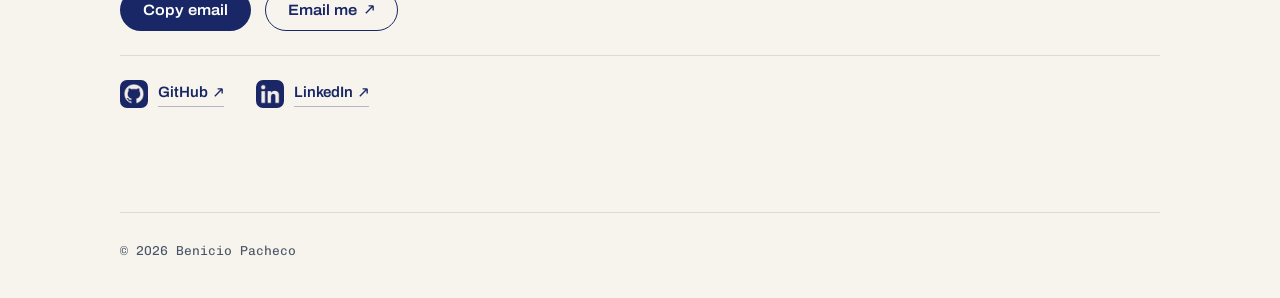
==== commit 93e1e7f6: "refactor: cut the filler from the About section" ====
--- a/index.html
+++ b/index.html
@@ -267,16 +267,14 @@
         <div class="section-head">
           <p class="section-label">About me</p>
           <h2 class="section-title">Who I am and what I'm working on</h2>
-          <p class="section-sub">My background, my skills and what I'm looking for.</p>
         </div>
 
         <!-- Description + facts card -->
         <div class="about">
           <div class="about-text">
             <p class="about-lead" data-i18n="aboutLead">I'm Benicio Pacheco, a developer from Buenos Aires. I'm finishing a six-year technical high school program in computing at Technical High School No. 35 “Ing. Eduardo Latzina”, focused on programming, databases and networking.</p>
-            <p data-i18n="aboutP1">I work across the stack, and I enjoy designing an interface as much as working out the logic behind it. I code because I like building tools that are useful and well made: whenever an app could work better, I end up thinking about how I'd fix it.</p>
-            <p data-i18n="aboutP2">I care about how things look, but just as much about logic that holds up in edge cases, because both shape the experience of the people using it. On top of what I learned at school, I taught myself web development, and that's how I built F1 Hub, my biggest project. The hardest part was keeping lap times and track positions in sync while live data streams in during a session.</p>
-            <p data-i18n="aboutP3">Having worked on every layer, from the database to the server it runs on, helps me see how the pieces of a project fit together, and that makes teamwork easier. In my school internship, for example, my classmates and I set up an Ubuntu Server machine in the school's rack to host its website. In 2027 I start a Systems Engineering degree at UTN (National Technological University), so I'm looking for a part-time remote role where I can keep growing while I study.</p>
+            <p data-i18n="aboutP1">On top of school, I taught myself web development, and that's how I built F1 Hub, my biggest project. The hardest part was keeping lap times and track positions in sync while live data streams in during a session. That's the kind of problem I enjoy most: logic that has to hold up in the edge cases, behind an interface that still looks clean.</p>
+            <p data-i18n="aboutP2">I've also worked below the code: in my school internship, my classmates and I set up an Ubuntu Server machine in the school's rack to host its website. In 2027 I start a Systems Engineering degree at UTN (National Technological University), and I want to keep building real software while I study.</p>
           </div>
 
           <dl class="facts">
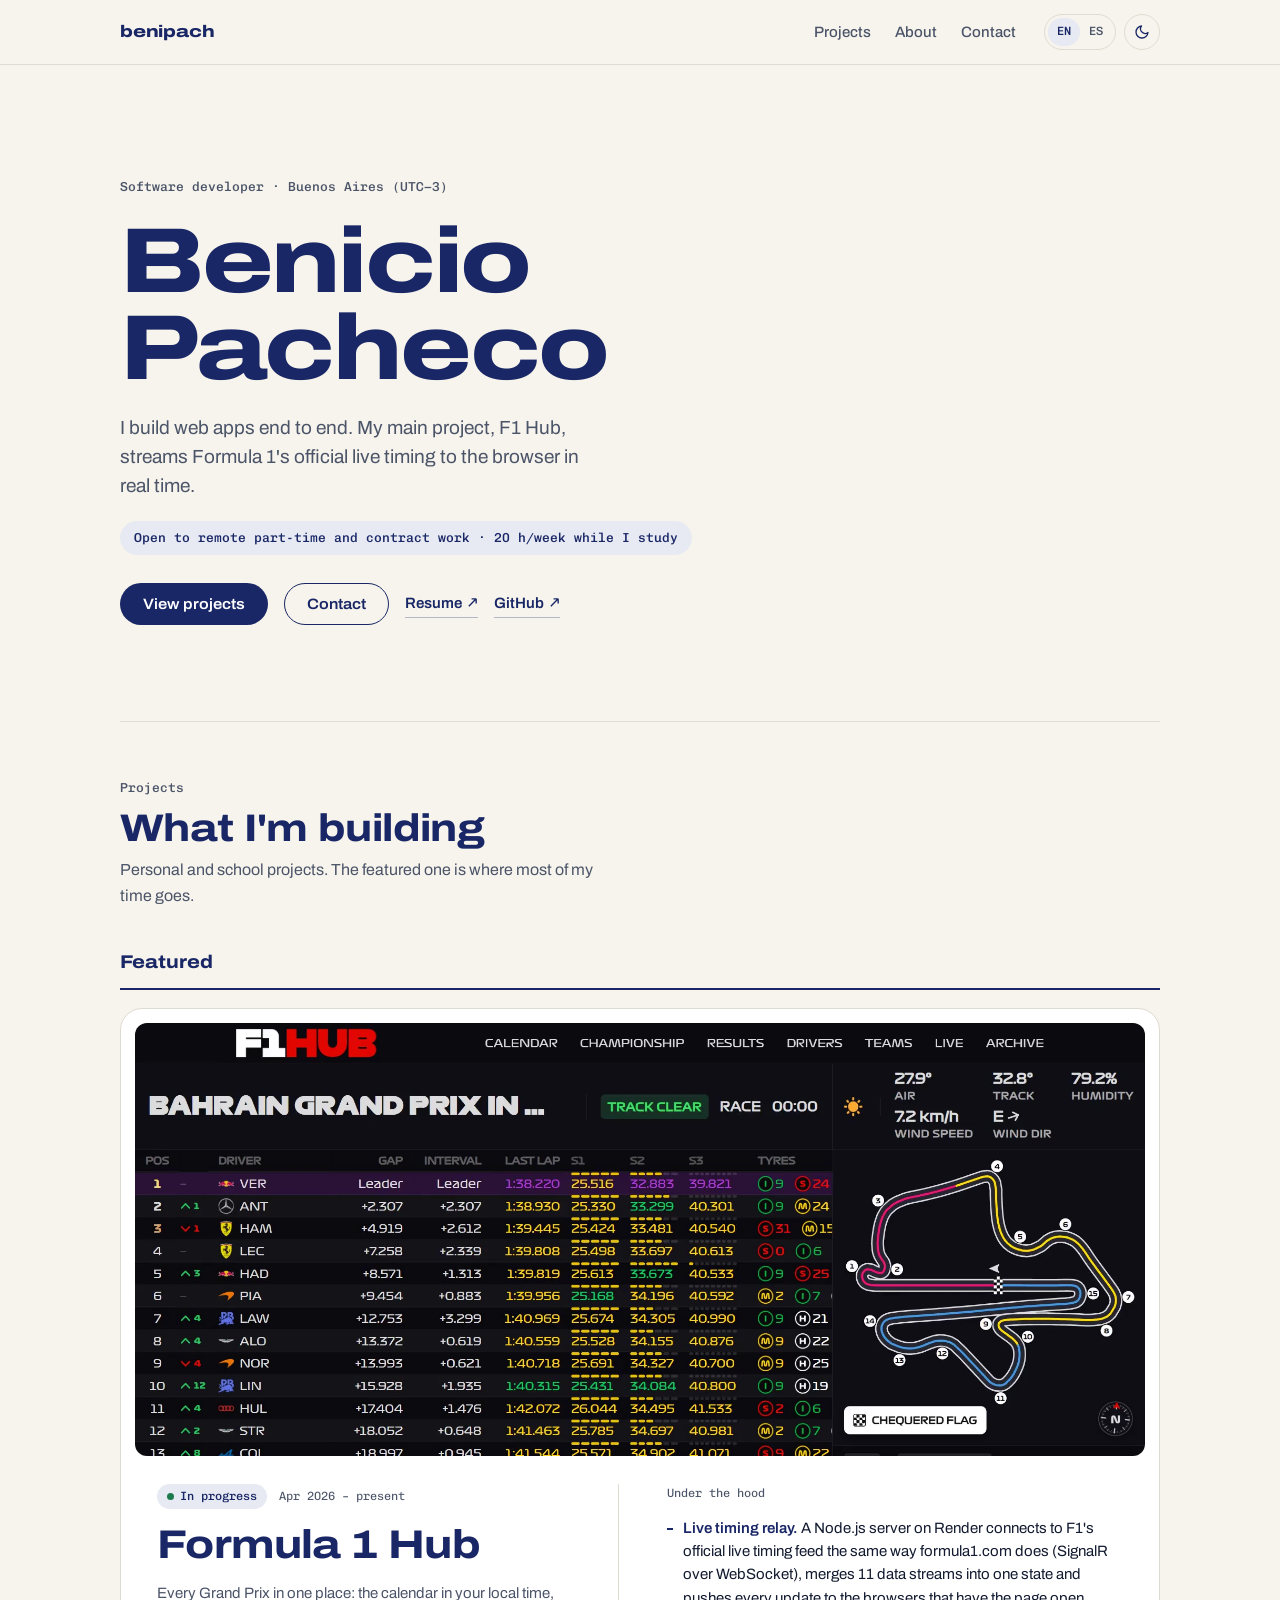
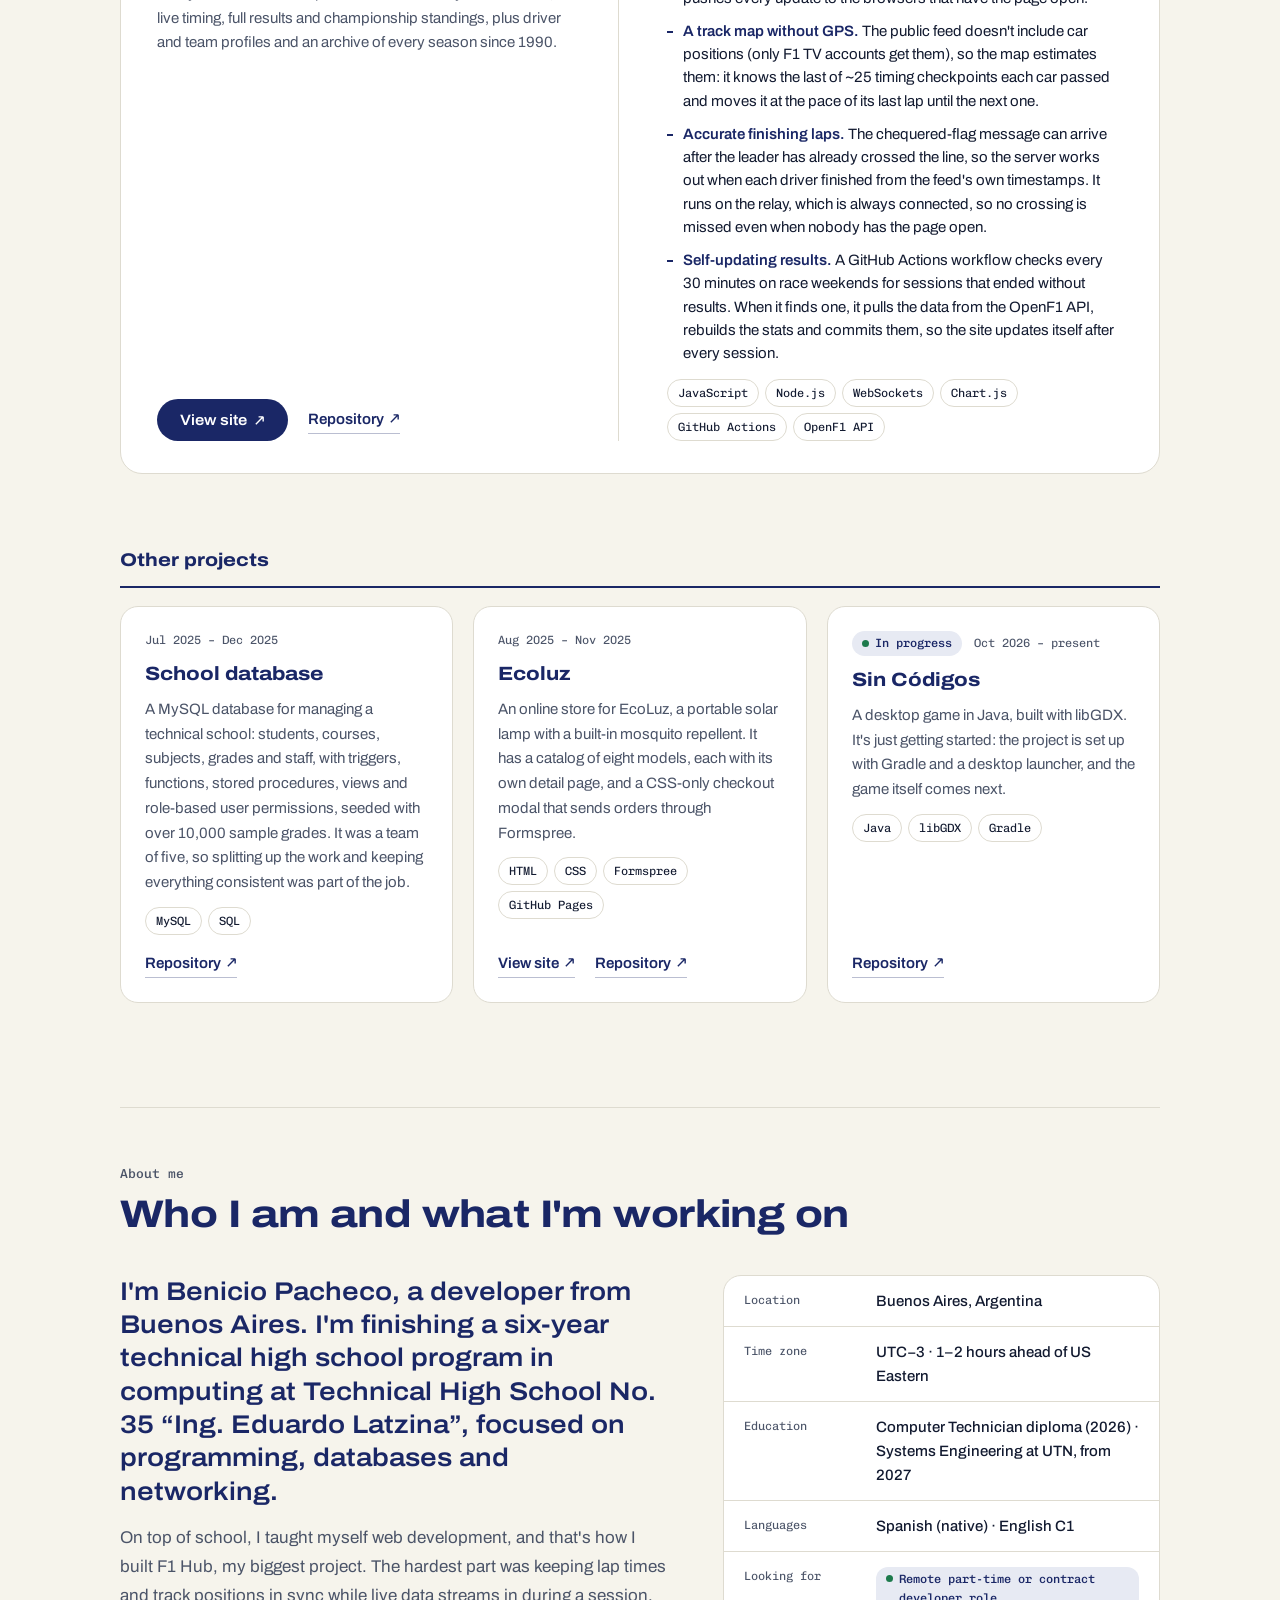
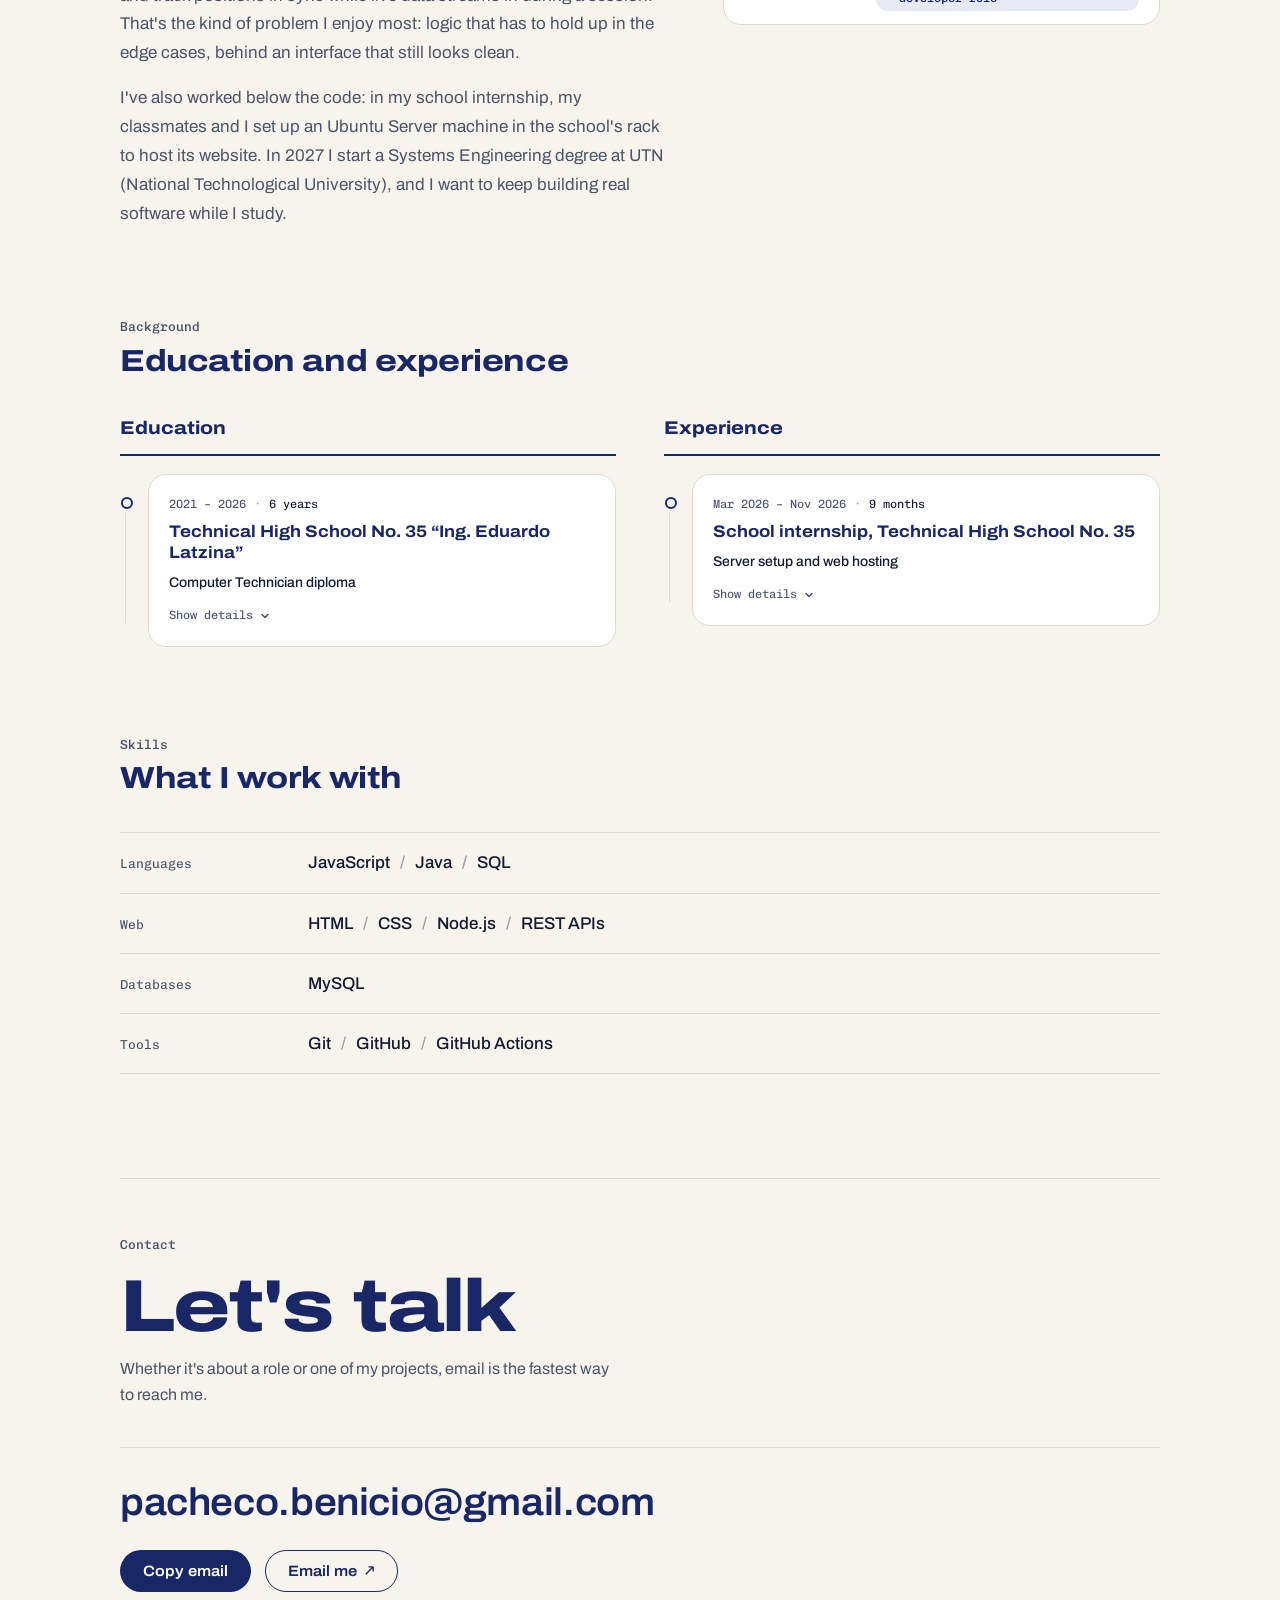
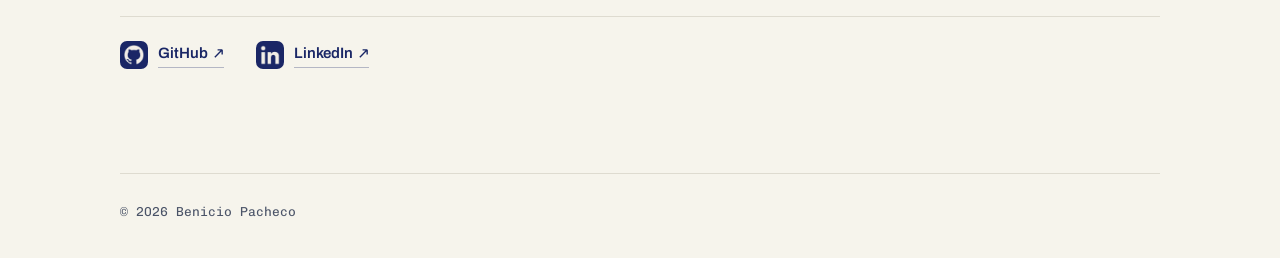
==== commit eec99965: "refactor: say part-time and contract work, and only where it's needed" ====
--- a/index.html
+++ b/index.html
@@ -4,7 +4,7 @@
   <meta charset="UTF-8" />
   <meta name="viewport" content="width=device-width, initial-scale=1.0" />
   <title>Benicio Pacheco — Software Developer</title>
-  <meta name="description" content="Benicio Pacheco, software developer from Buenos Aires, open to part-time remote work. Projects, background and contact." />
+  <meta name="description" content="Benicio Pacheco, software developer from Buenos Aires, open to remote part-time and contract work. Projects, background and contact." />
   <link rel="canonical" href="https://benipach.dev/">
   <link rel="icon" href="img/icon.webp" type="image/webp">
   <link rel="icon" href="img/icon-32.png" type="image/png" sizes="32x32">
@@ -15,7 +15,7 @@
   <meta property="og:type" content="website">
   <meta property="og:url" content="https://benipach.dev/">
   <meta property="og:title" content="Benicio Pacheco — Software Developer">
-  <meta property="og:description" content="Software developer from Buenos Aires, open to part-time remote work. Projects, background and contact.">
+  <meta property="og:description" content="Software developer from Buenos Aires, open to remote part-time and contract work. Projects, background and contact.">
   <meta property="og:site_name" content="Benicio Pacheco">
   <meta property="og:locale" content="en_US">
   <meta property="og:locale:alternate" content="es_AR">
@@ -23,7 +23,7 @@
   <meta property="og:image" content="https://benipach.dev/img/og-image.jpg">
   <meta property="og:image:width" content="1200">
   <meta property="og:image:height" content="630">
-  <meta property="og:image:alt" content="Benicio Pacheco, software developer in Buenos Aires, available for part-time remote work.">
+  <meta property="og:image:alt" content="Benicio Pacheco, software developer in Buenos Aires, open to remote part-time and contract work.">
   <meta name="twitter:card" content="summary_large_image">
 
   <script>
@@ -102,7 +102,7 @@
         <p class="hero-eyebrow">Software developer · Buenos Aires (UTC−3)</p>
         <h1 class="hero-name">Benicio<br>Pacheco</h1>
         <p class="hero-desc">I build web apps end to end. My main project, F1 Hub, streams Formula 1's official live timing to the browser in real time.</p>
-        <p class="hero-status">Available for part-time remote work · 20 h/week</p>
+        <p class="hero-status">Open to remote part-time and contract work · 20 h/week while I study</p>
         <div class="hero-ctas">
           <a href="#projects" class="btn btn-primary hero-cta-1">View projects</a>
           <a href="#contact" class="btn btn-secondary hero-cta-2">Contact</a>
@@ -282,7 +282,7 @@
             <div><dt data-i18n="factTimezone">Time zone</dt><dd data-i18n="factTimezoneValue">UTC−3 · 1–2 hours ahead of US Eastern</dd></div>
             <div><dt data-i18n="factEducation">Education</dt><dd data-i18n="factEducationValue">Computer Technician diploma (2026) · Systems Engineering at UTN, from 2027</dd></div>
             <div><dt data-i18n="factLanguages">Languages</dt><dd data-i18n="factLanguagesValue">Spanish (native) · English C1</dd></div>
-            <div><dt data-i18n="factLooking">Looking for</dt><dd><span class="chip"><span class="status-dot" aria-hidden="true"></span><span data-i18n="factLookingValue">Part-time remote developer role</span></span></dd></div>
+            <div><dt data-i18n="factLooking">Looking for</dt><dd><span class="chip"><span class="status-dot" aria-hidden="true"></span><span data-i18n="factLookingValue">Remote part-time or contract developer role</span></span></dd></div>
           </dl>
         </div>
 
@@ -403,8 +403,7 @@
         <div class="section-head">
           <p class="section-label">Contact</p>
           <h2 class="section-title">Let's talk</h2>
-          <p class="section-sub">Whether it's about a part-time role or one of my projects, email is the fastest way to reach me.</p>
-          <p class="chip contact-chip"><span class="status-dot" aria-hidden="true"></span><span data-i18n="contactAvailable">Available for part-time remote work · 20 h/week</span></p>
+          <p class="section-sub">Whether it's about a role or one of my projects, email is the fastest way to reach me.</p>
         </div>
 
         <!-- Email is the main channel. The "Copy" button uses the clipboard;
--- a/css/styles.css
+++ b/css/styles.css
@@ -1124,20 +1124,6 @@
 
 .section-contact .section-head { gap: 14px; }
 
-/* It can wrap to two lines on phones; without this it widens the page */
-.contact-chip {
-  justify-self: start;
-  align-items: flex-start;
-  max-width: 100%;
-  white-space: normal;
-  border-radius: 12px;
-}
-
-.contact-chip .status-dot {
-  flex: none;
-  margin-top: 0.45em;
-}
-
 .contact-mail {
   display: grid;
   gap: 16px;
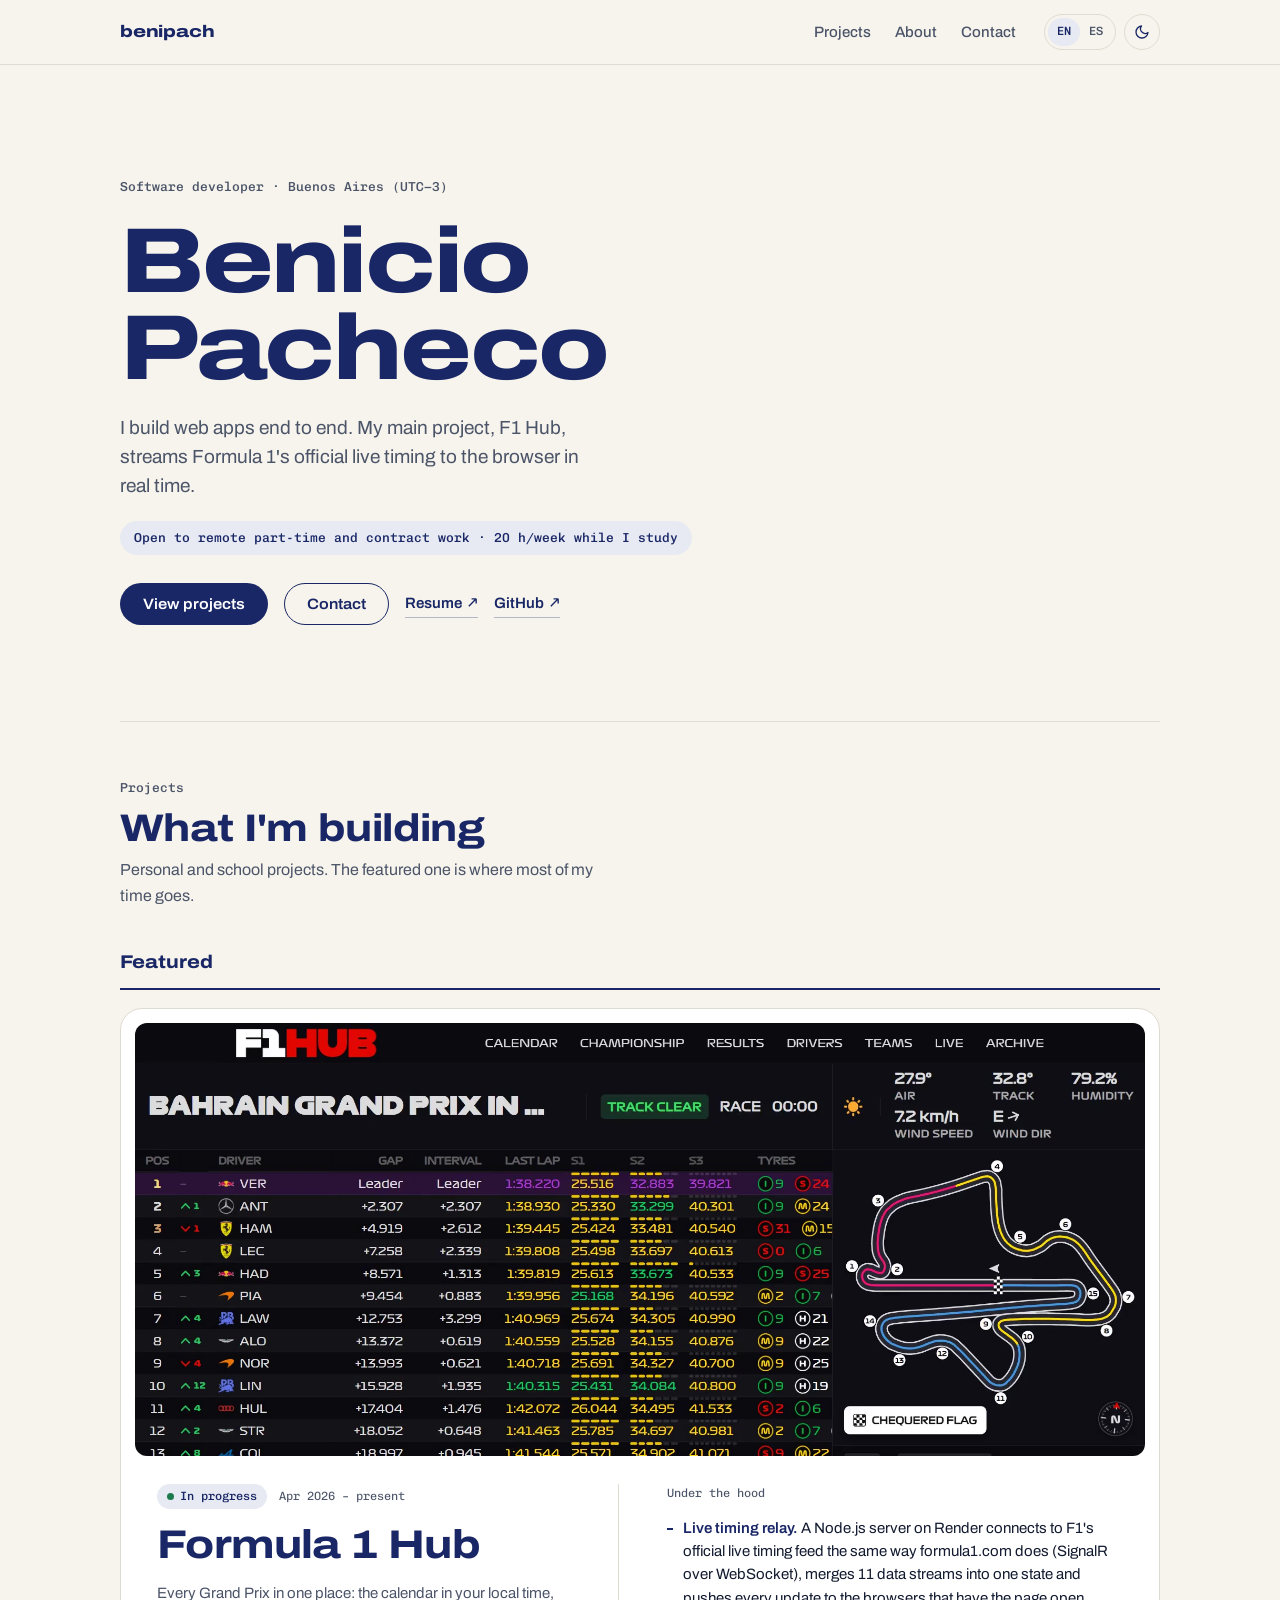
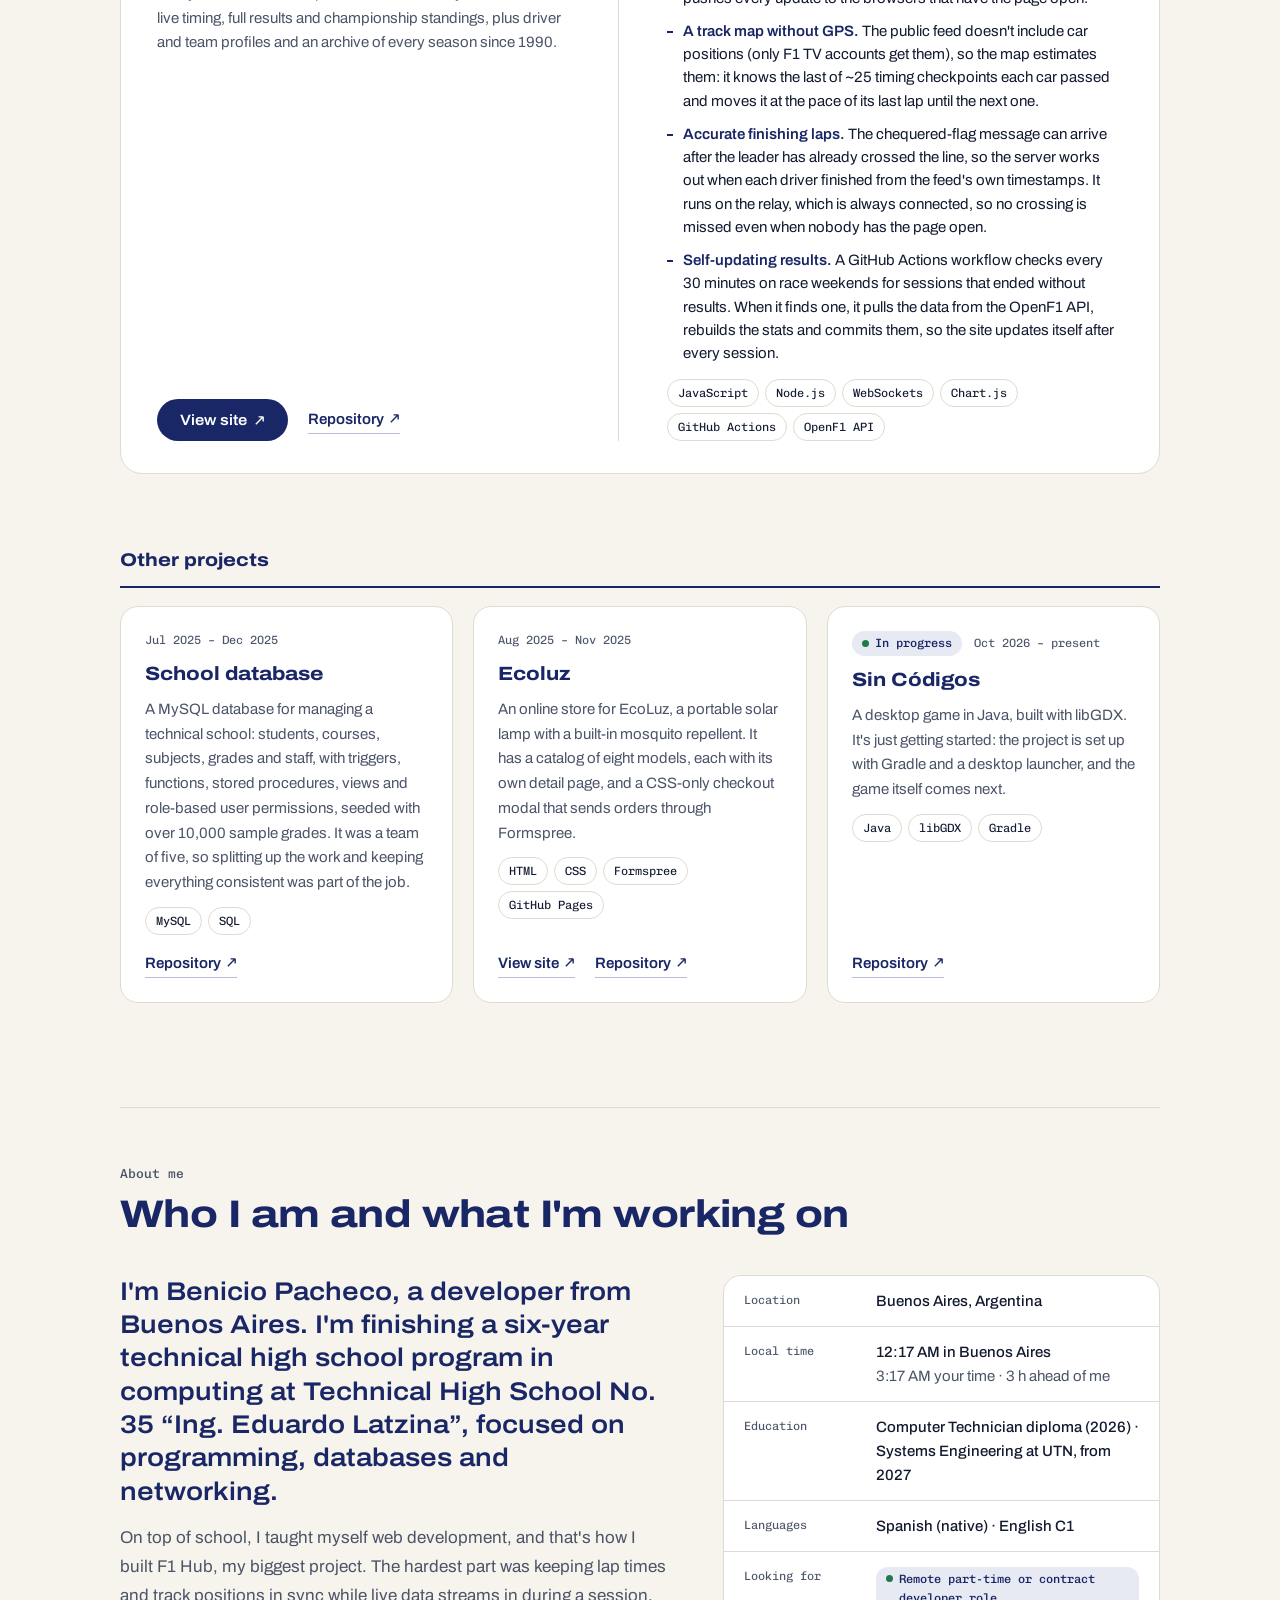
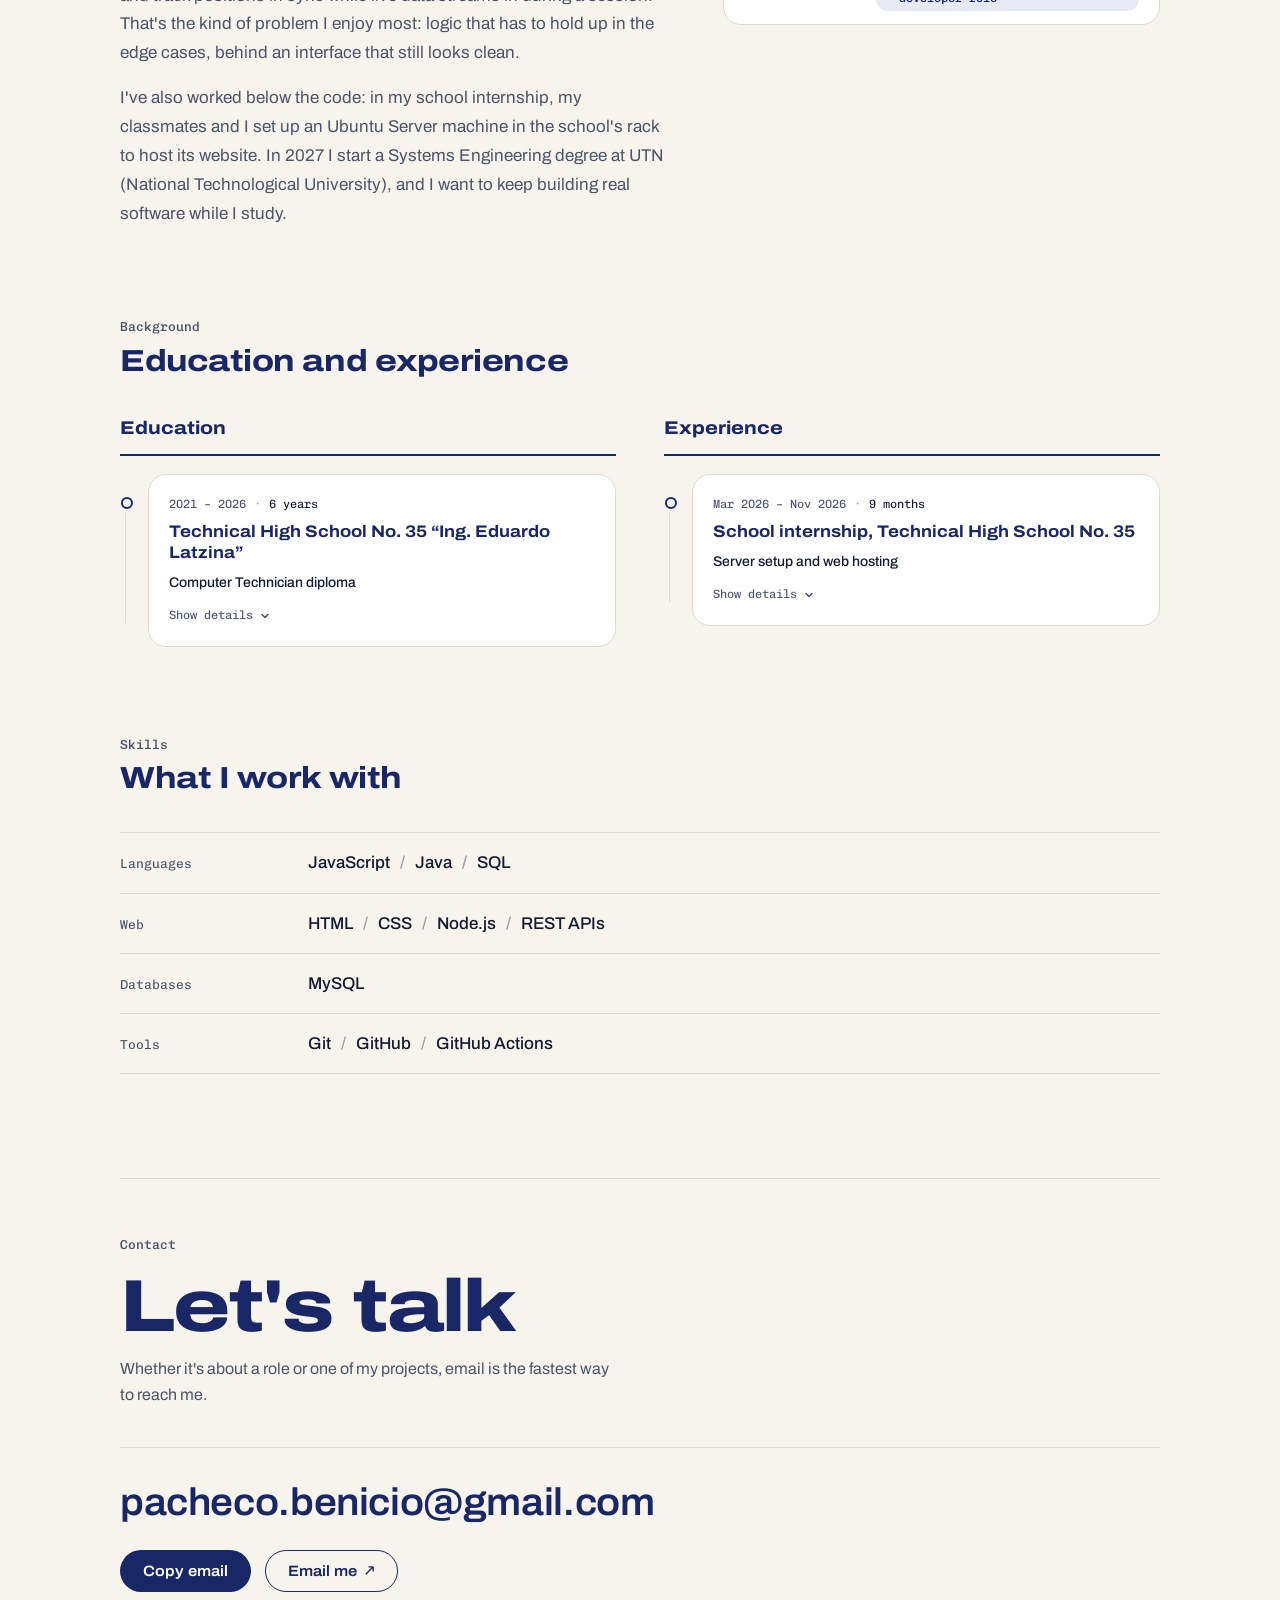
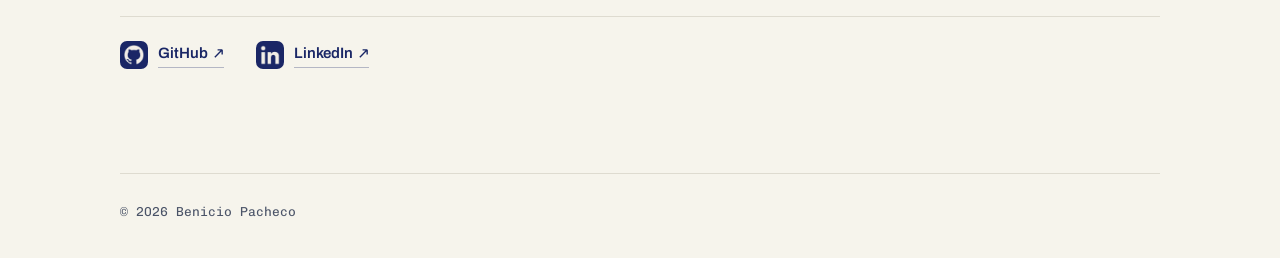
==== commit c0bfcc72: "feat: show my local time and the visitor's in the About facts" ====
--- a/index.html
+++ b/index.html
@@ -279,7 +279,8 @@
 
           <dl class="facts">
             <div><dt data-i18n="factLocation">Location</dt><dd data-i18n="factLocationValue">Buenos Aires, Argentina</dd></div>
-            <div><dt data-i18n="factTimezone">Time zone</dt><dd data-i18n="factTimezoneValue">UTC−3 · 1–2 hours ahead of US Eastern</dd></div>
+            <!-- main.js writes both clocks and keeps them ticking; without JS the fallback stays -->
+            <div><dt data-i18n="factTime">Local time</dt><dd class="fact-clocks"><span id="clock-mine">UTC−3 · Buenos Aires</span><span id="clock-yours"></span></dd></div>
             <div><dt data-i18n="factEducation">Education</dt><dd data-i18n="factEducationValue">Computer Technician diploma (2026) · Systems Engineering at UTN, from 2027</dd></div>
             <div><dt data-i18n="factLanguages">Languages</dt><dd data-i18n="factLanguagesValue">Spanish (native) · English C1</dd></div>
             <div><dt data-i18n="factLooking">Looking for</dt><dd><span class="chip"><span class="status-dot" aria-hidden="true"></span><span data-i18n="factLookingValue">Remote part-time or contract developer role</span></span></dd></div>
--- a/css/styles.css
+++ b/css/styles.css
@@ -531,6 +531,14 @@
   font-weight: 500;
 }
 
+/* Local time: my clock on top, the visitor's below in a lighter tone */
+.fact-clocks span { display: block; }
+.fact-clocks #clock-yours {
+  font-weight: 400;
+  color: var(--text-muted);
+}
+.fact-clocks #clock-yours:empty { display: none; }
+
 /* In the facts card the chip can wrap to two lines */
 .facts .chip {
   align-items: flex-start;
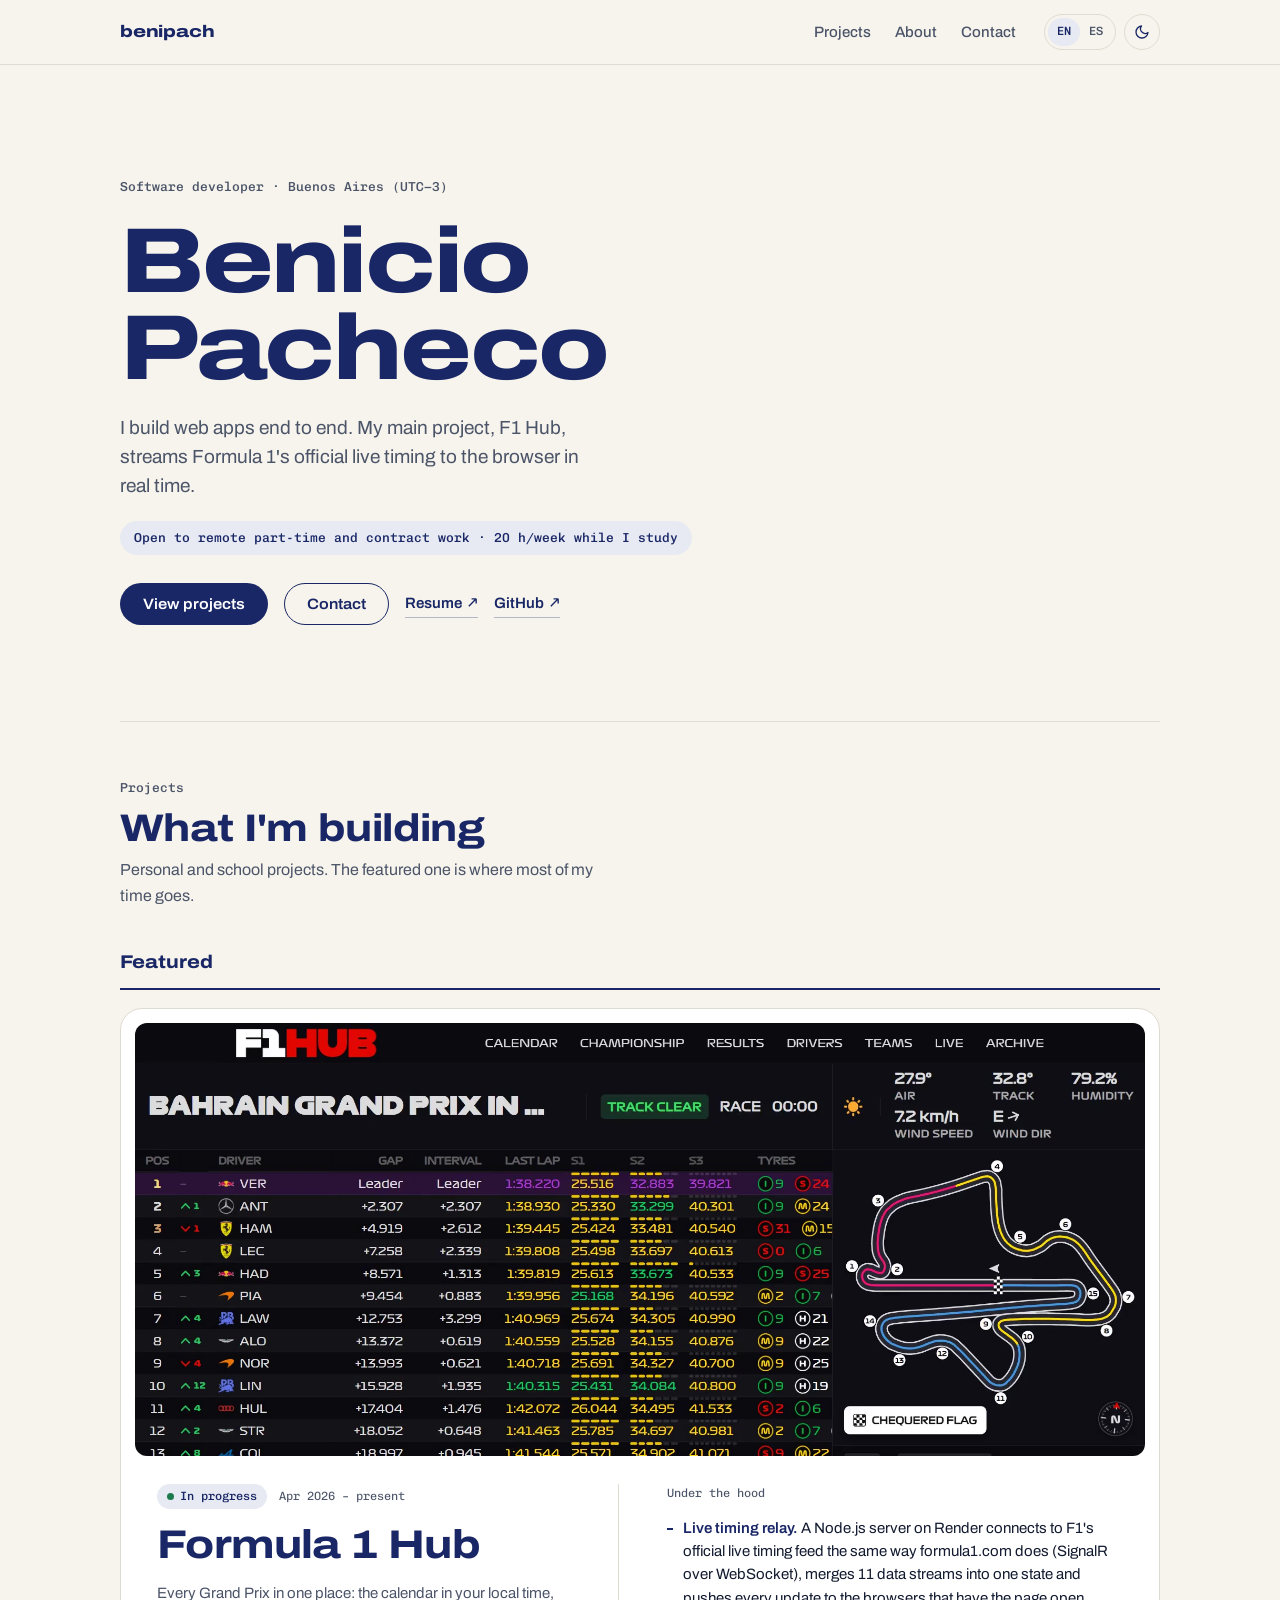
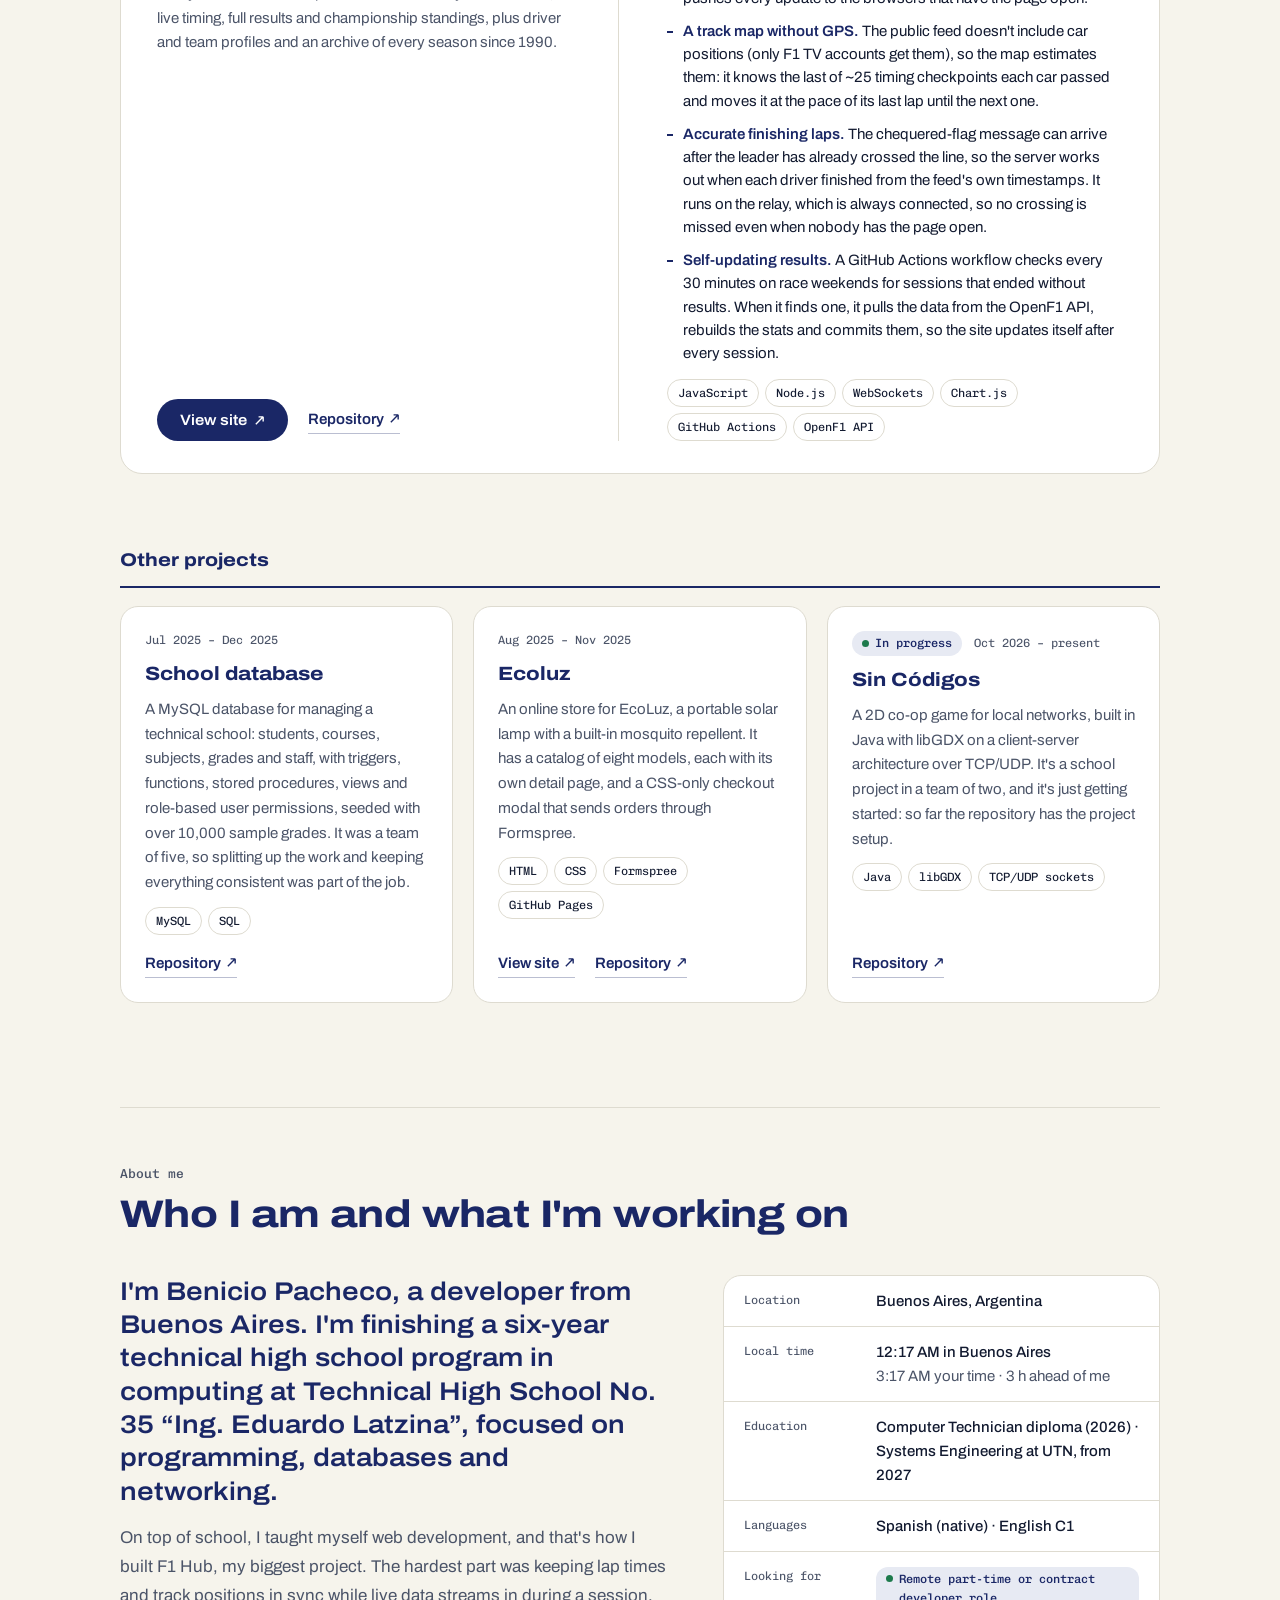
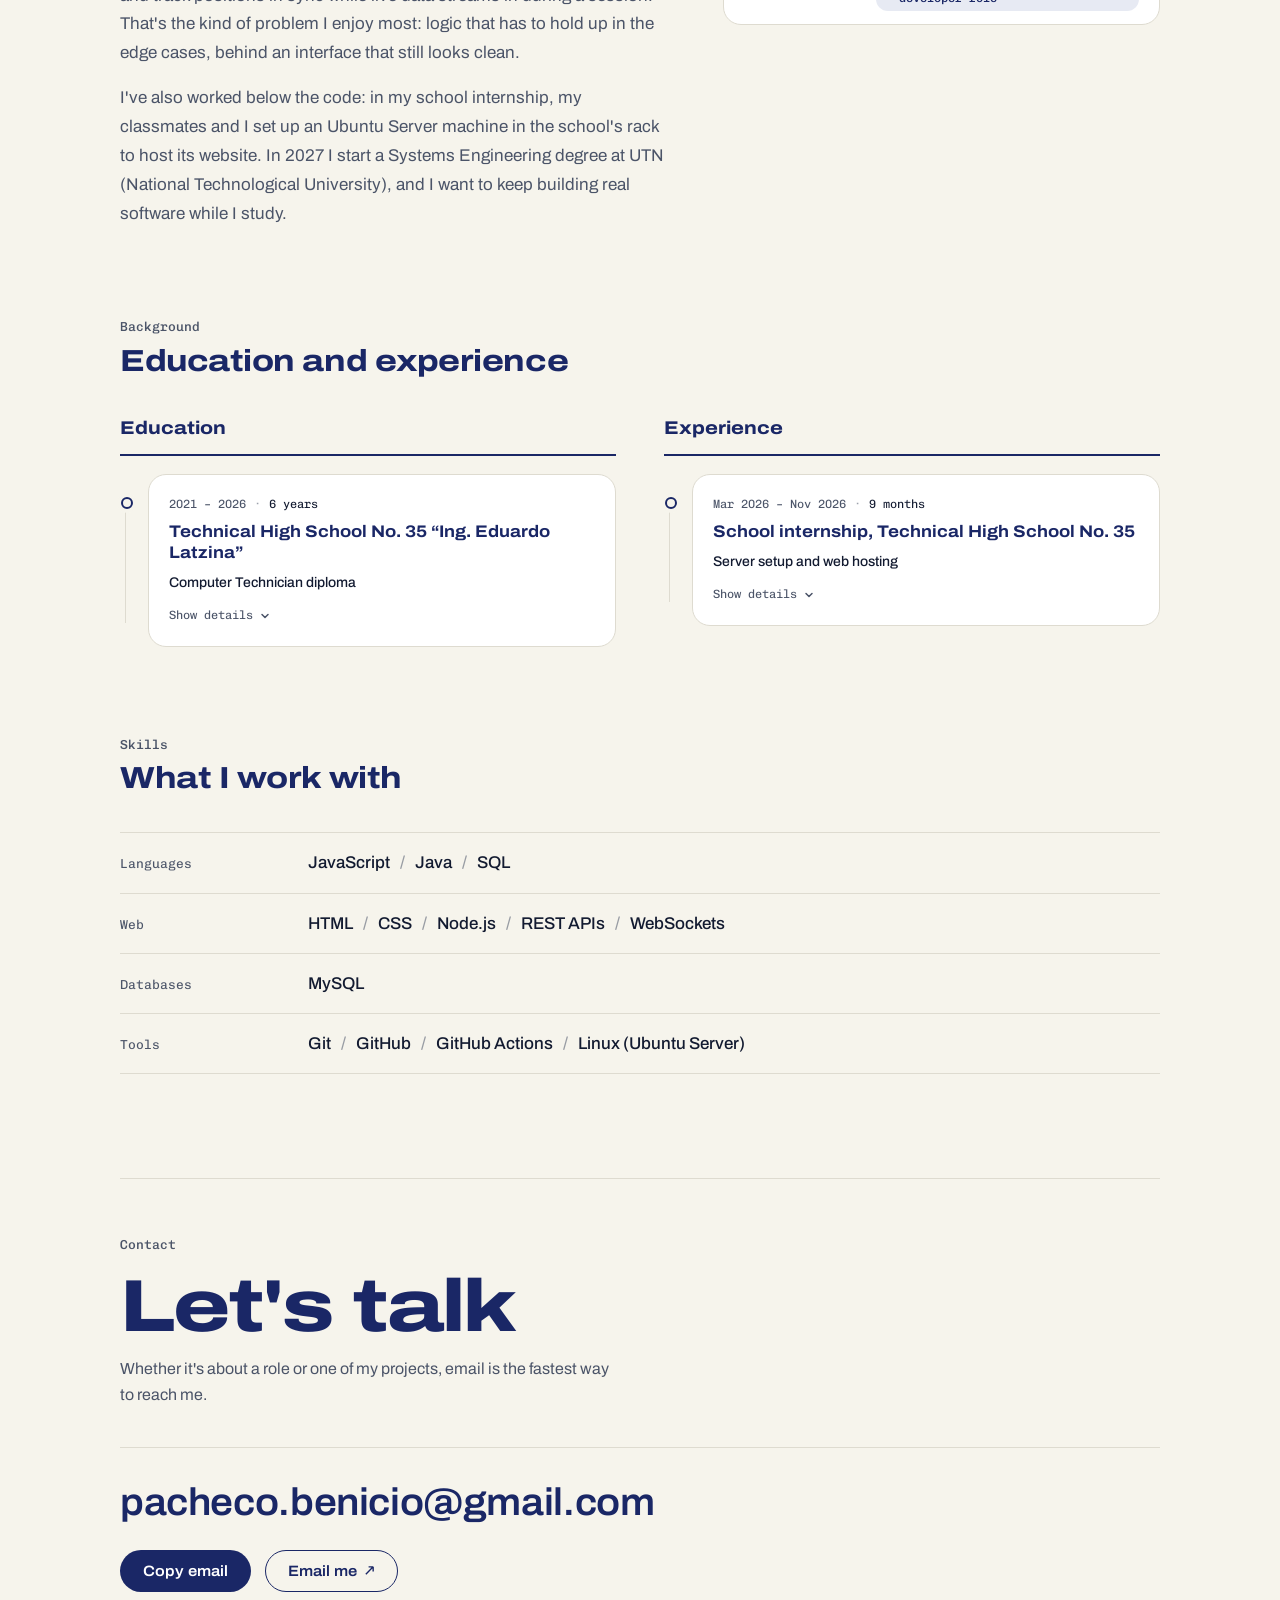
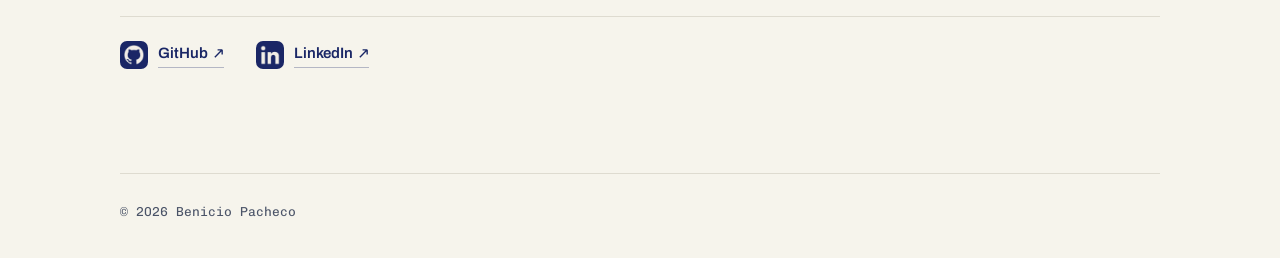
==== commit 24f954a9: "fix: match the portfolio and the resume" ====
--- a/index.html
+++ b/index.html
@@ -243,11 +243,11 @@
               <span class="project-date" data-i18n="sinCodDate">Oct 2026 – present</span>
             </div>
             <h4 class="project-mini-title">Sin Códigos</h4>
-            <p class="project-desc" data-i18n="sinCodDesc">A desktop game in Java, built with libGDX. It's just getting started: the project is set up with Gradle and a desktop launcher, and the game itself comes next.</p>
+            <p class="project-desc" data-i18n="sinCodDesc">A 2D co-op game for local networks, built in Java with libGDX on a client-server architecture over TCP/UDP. It's a school project in a team of two, and it's just getting started: so far the repository has the project setup.</p>
             <ul class="project-tech">
               <li>Java</li>
               <li>libGDX</li>
-              <li>Gradle</li>
+              <li>TCP/UDP sockets</li>
             </ul>
             <div class="project-links">
               <a href="https://github.com/benipach/sin-codigos" target="_blank" rel="noopener" class="text-link">
@@ -390,9 +390,9 @@
 
           <dl class="skills-list">
             <div><dt data-i18n="skillLanguages">Languages</dt><dd class="skills-items"><span class="skill">JavaScript</span><span class="skill">Java</span><span class="skill">SQL</span></dd></div>
-            <div><dt>Web</dt><dd class="skills-items"><span class="skill">HTML</span><span class="skill">CSS</span><span class="skill">Node.js</span><span class="skill">REST APIs</span></dd></div>
+            <div><dt>Web</dt><dd class="skills-items"><span class="skill">HTML</span><span class="skill">CSS</span><span class="skill">Node.js</span><span class="skill">REST APIs</span><span class="skill">WebSockets</span></dd></div>
             <div><dt data-i18n="skillData">Databases</dt><dd class="skills-items"><span class="skill">MySQL</span></dd></div>
-            <div><dt data-i18n="skillTools">Tools</dt><dd class="skills-items"><span class="skill">Git</span><span class="skill">GitHub</span><span class="skill">GitHub Actions</span></dd></div>
+            <div><dt data-i18n="skillTools">Tools</dt><dd class="skills-items"><span class="skill">Git</span><span class="skill">GitHub</span><span class="skill">GitHub Actions</span><span class="skill">Linux (Ubuntu Server)</span></dd></div>
           </dl>
         </div>
       </div>
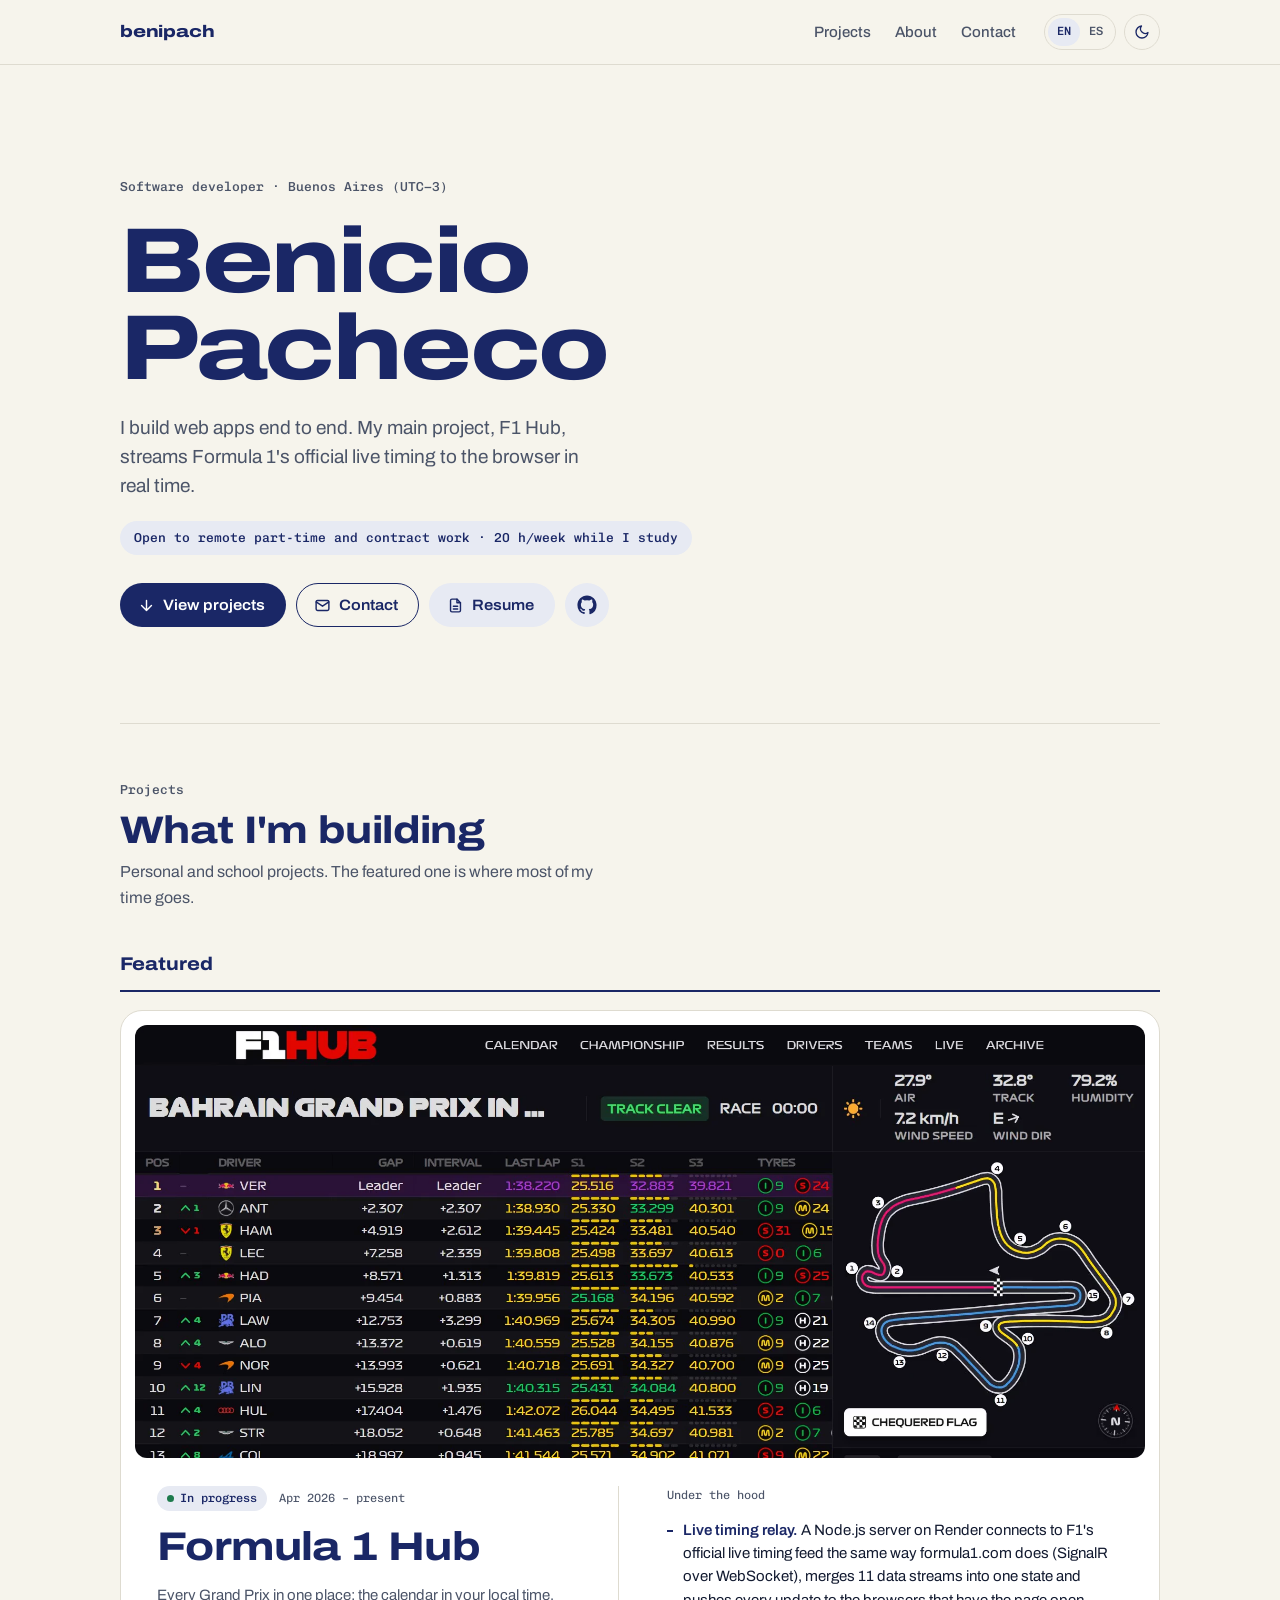
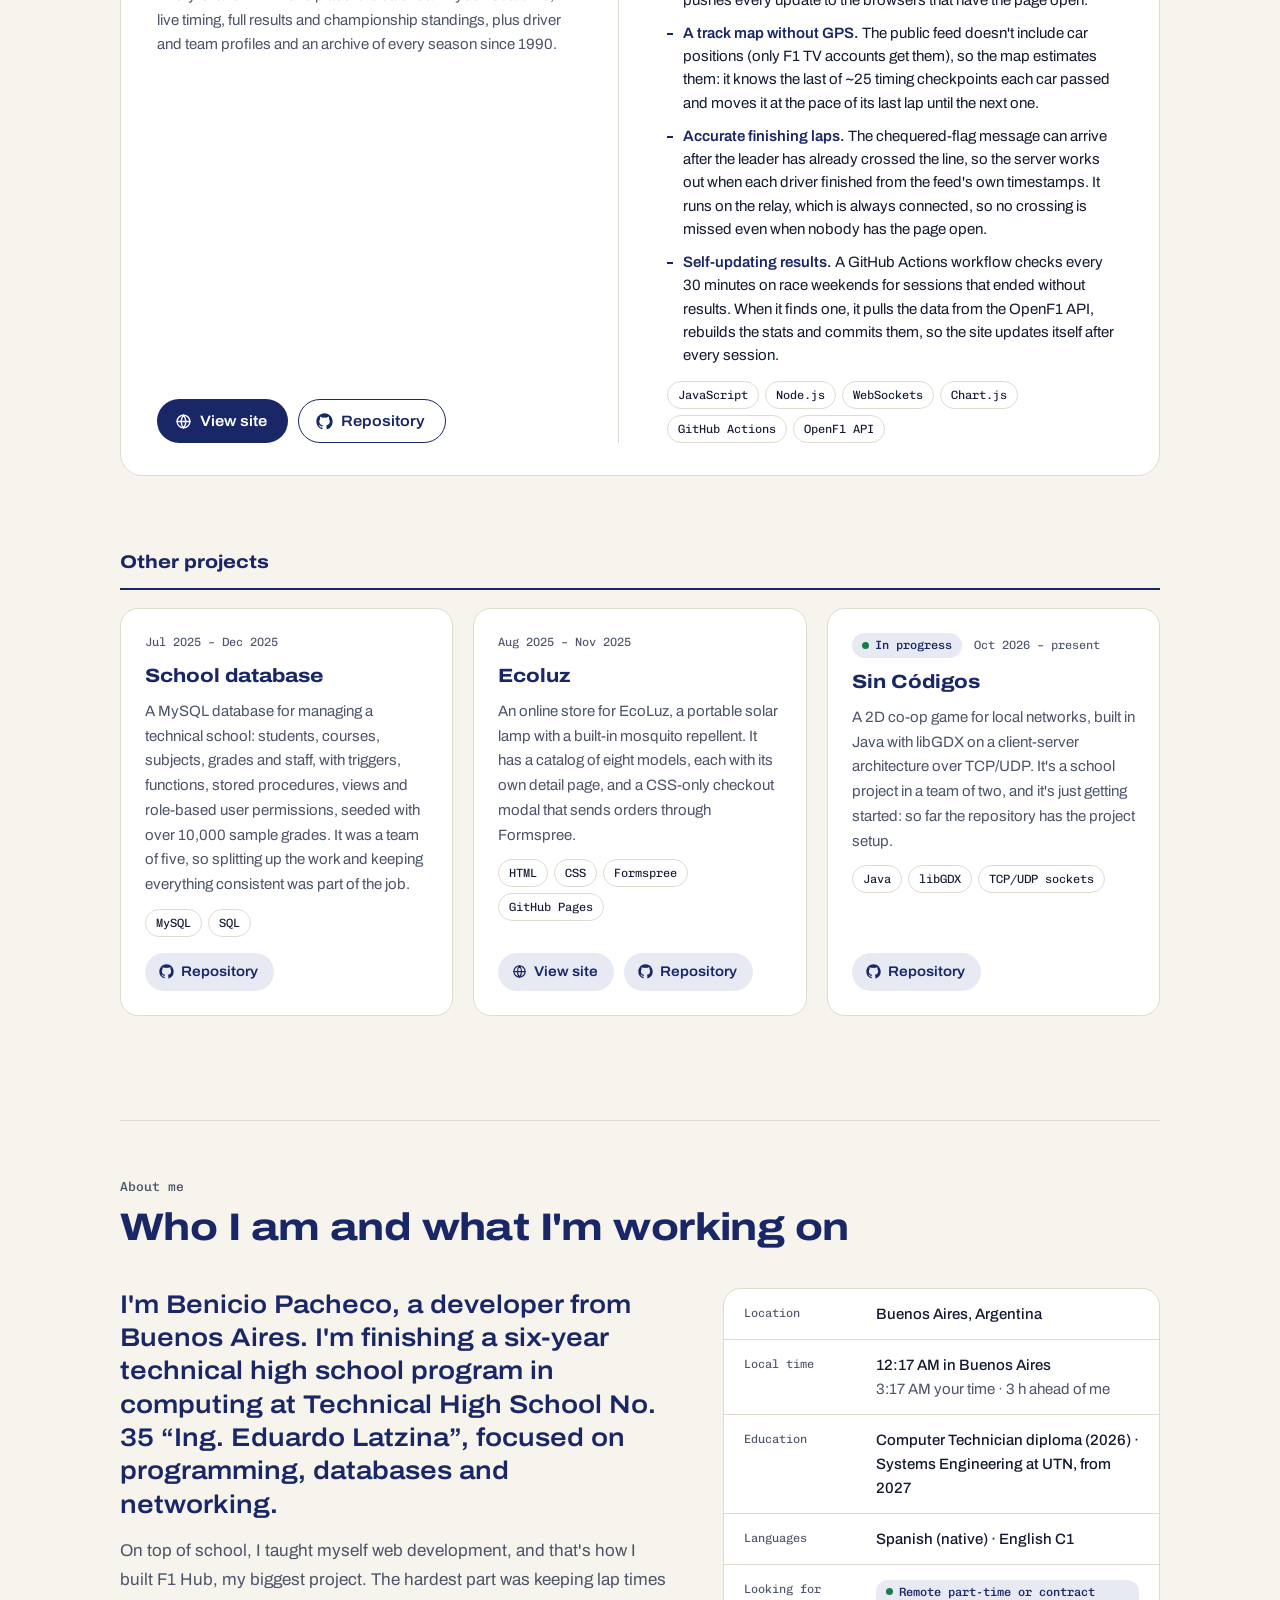
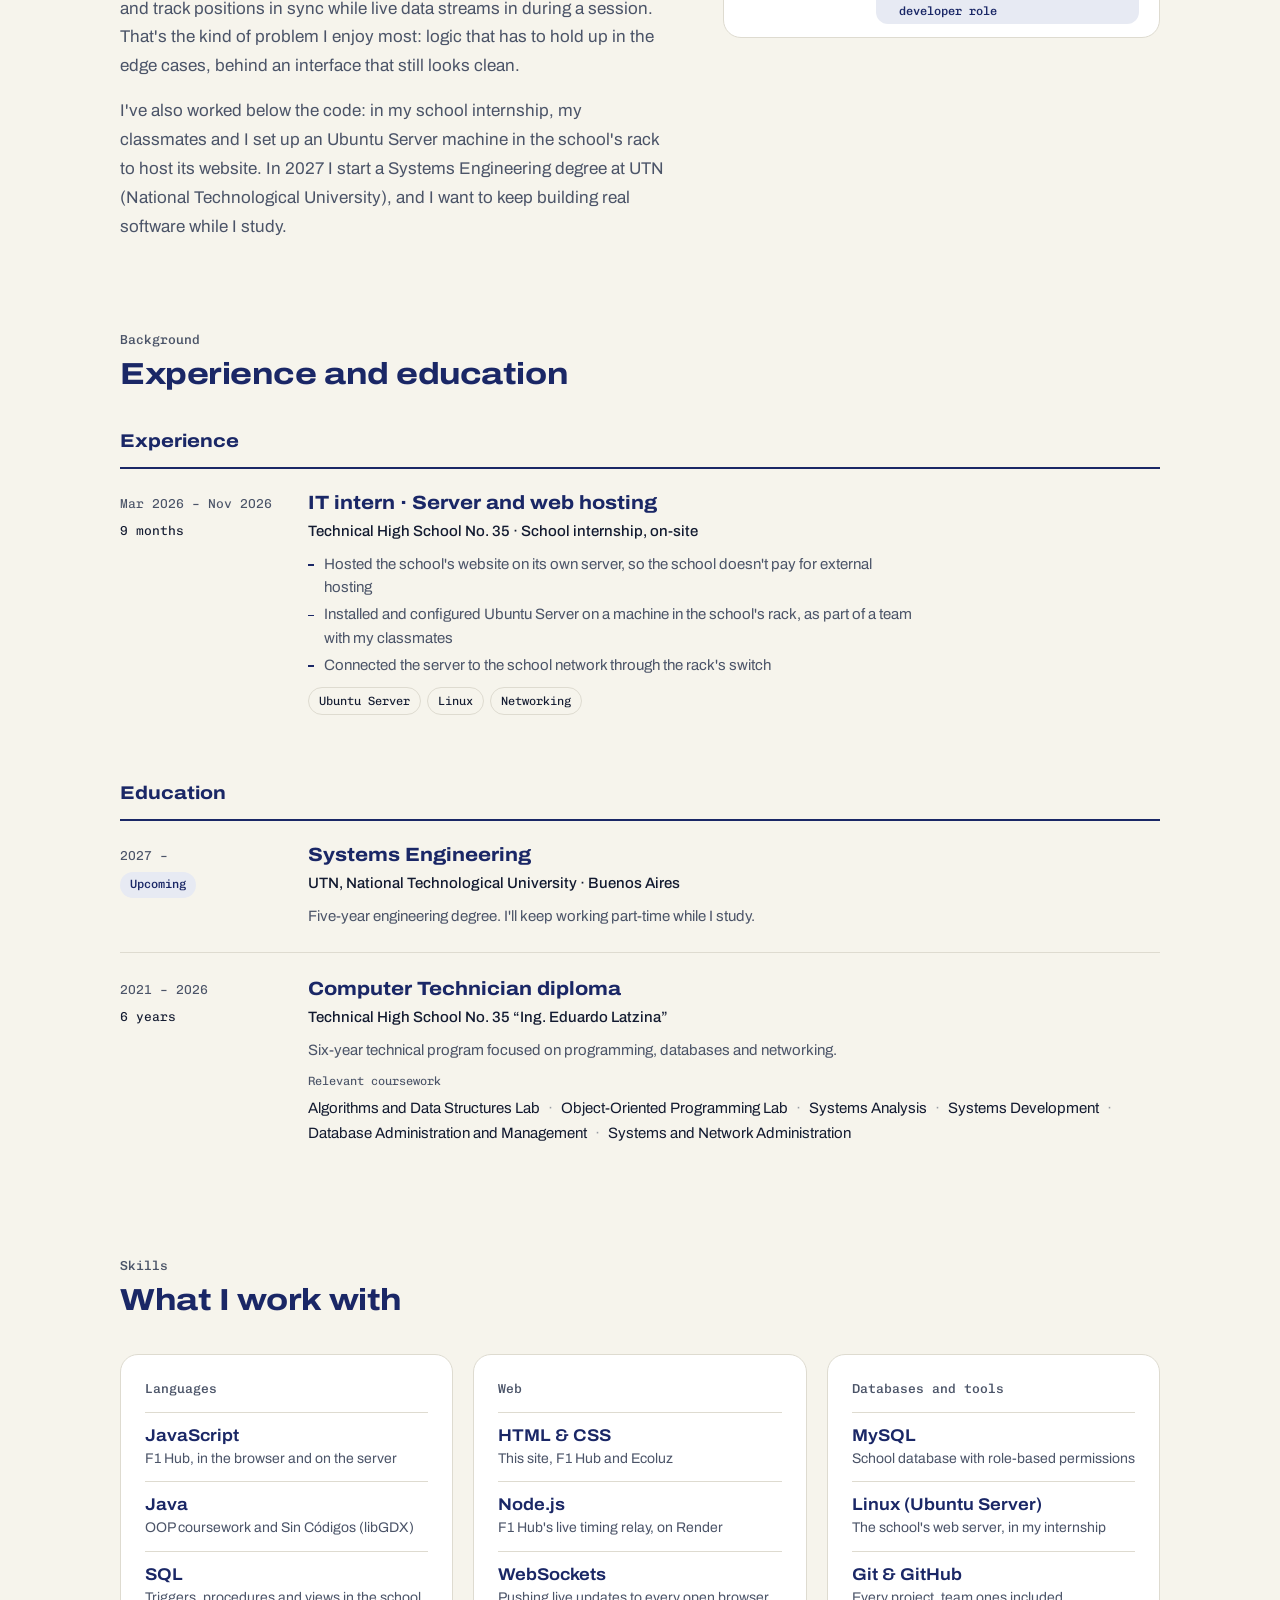
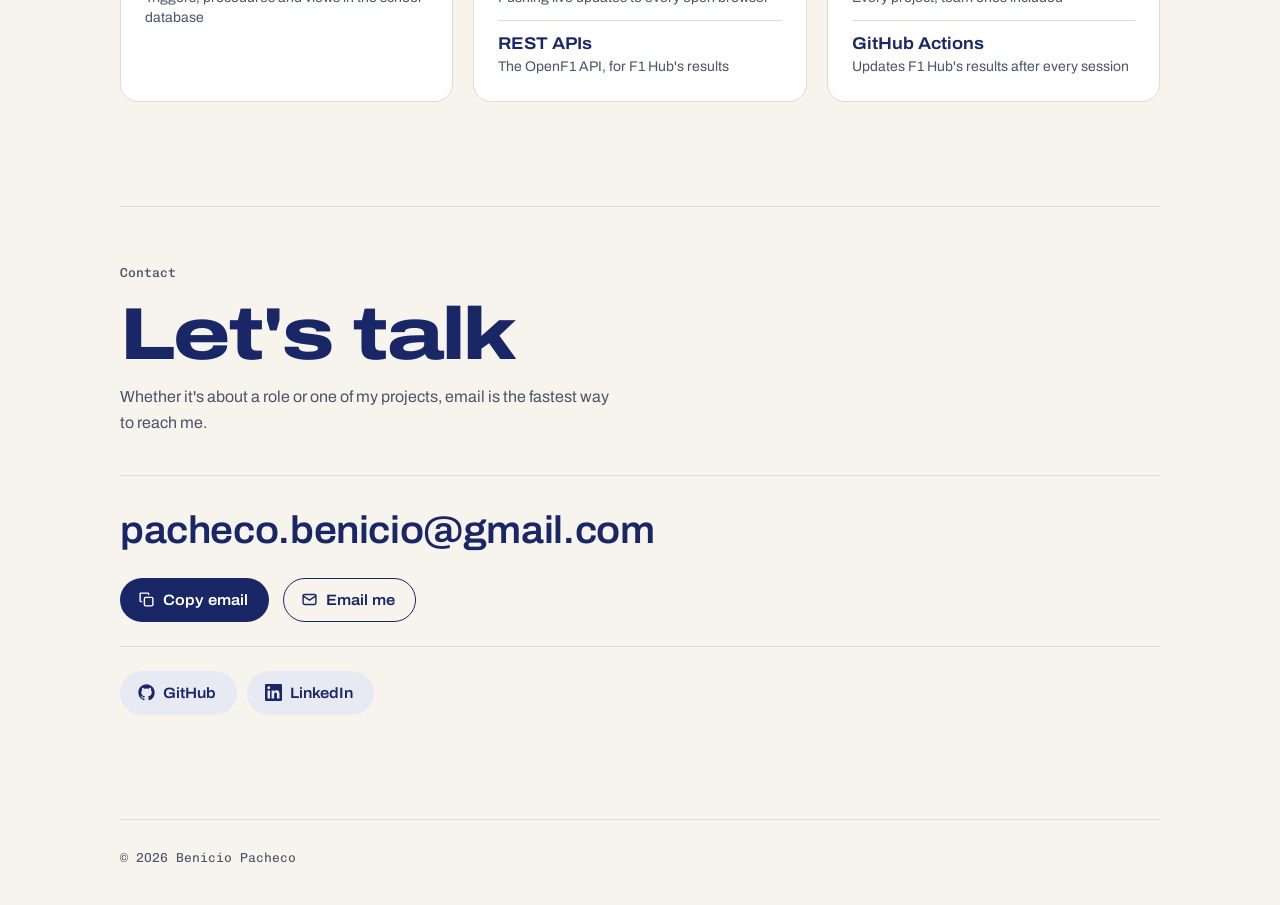
==== commit e69ec72d: "feat: redesign the buttons with icons, one style and a lift on hover" ====
--- a/index.html
+++ b/index.html
@@ -104,17 +104,22 @@
         <p class="hero-desc">I build web apps end to end. My main project, F1 Hub, streams Formula 1's official live timing to the browser in real time.</p>
         <p class="hero-status">Open to remote part-time and contract work · 20 h/week while I study</p>
         <div class="hero-ctas">
-          <a href="#projects" class="btn btn-primary hero-cta-1">View projects</a>
-          <a href="#contact" class="btn btn-secondary hero-cta-2">Contact</a>
+          <a href="#projects" class="btn btn-primary hero-cta-1">
+            <svg class="icon icon--down" viewBox="0 0 24 24" fill="none" stroke="currentColor" stroke-width="2" stroke-linecap="round" stroke-linejoin="round" xmlns="http://www.w3.org/2000/svg" aria-hidden="true"><path d="M12 5v14M19 12l-7 7-7-7"/></svg>
+            View projects
+          </a>
+          <a href="#contact" class="btn btn-secondary hero-cta-2">
+            <svg class="icon" viewBox="0 0 24 24" fill="none" stroke="currentColor" stroke-width="2" stroke-linecap="round" stroke-linejoin="round" xmlns="http://www.w3.org/2000/svg" aria-hidden="true"><rect x="3" y="5" width="18" height="14" rx="2"/><path d="m3 7 9 6 9-6"/></svg>
+            Contact
+          </a>
           <!-- main.js swaps the label and the PDF with the language: English resume (Letter) or Spanish CV (A4).
                The PDFs in cv/ are built by F:\dev\resume\build.ps1 and leave out the phone number. -->
-          <a href="cv/Benicio-Pacheco-Resume.pdf" target="_blank" rel="noopener" class="text-link" id="hero-resume">
+          <a href="cv/Benicio-Pacheco-Resume.pdf" target="_blank" rel="noopener" class="btn btn-soft" id="hero-resume">
+            <svg class="icon" viewBox="0 0 24 24" fill="none" stroke="currentColor" stroke-width="2" stroke-linecap="round" stroke-linejoin="round" xmlns="http://www.w3.org/2000/svg" aria-hidden="true"><path d="M14 3H7a2 2 0 0 0-2 2v14a2 2 0 0 0 2 2h10a2 2 0 0 0 2-2V8z"/><path d="M14 3v5h5M9 13h6M9 17h6"/></svg>
             Resume
-            <svg class="icon-ext" viewBox="0 0 12 12" fill="none" stroke="currentColor" stroke-width="1.5" xmlns="http://www.w3.org/2000/svg" aria-hidden="true"><g><path d="M2 10L10 2M10 2H5M10 2v5"/><path d="M2 10L10 2M10 2H5M10 2v5" transform="translate(-12 12)"/></g></svg>
           </a>
-          <a href="https://github.com/benipach" target="_blank" rel="noopener" class="text-link">
-            GitHub
-            <svg class="icon-ext" viewBox="0 0 12 12" fill="none" stroke="currentColor" stroke-width="1.5" xmlns="http://www.w3.org/2000/svg" aria-hidden="true"><g><path d="M2 10L10 2M10 2H5M10 2v5"/><path d="M2 10L10 2M10 2H5M10 2v5" transform="translate(-12 12)"/></g></svg>
+          <a href="https://github.com/benipach" target="_blank" rel="noopener" class="btn btn-soft btn-icon" aria-label="GitHub">
+            <svg class="icon" viewBox="0 0 24 24" fill="currentColor" xmlns="http://www.w3.org/2000/svg" aria-hidden="true"><path d="M12 .5C5.65.5.5 5.65.5 12a11.5 11.5 0 0 0 7.86 10.92c.58.1.79-.25.79-.56v-2c-3.2.7-3.87-1.37-3.87-1.37-.52-1.33-1.28-1.69-1.28-1.69-1.04-.71.08-.7.08-.7 1.15.08 1.76 1.19 1.76 1.19 1.03 1.76 2.69 1.25 3.35.96.1-.75.4-1.25.73-1.54-2.55-.29-5.24-1.28-5.24-5.68 0-1.26.45-2.28 1.19-3.09-.12-.29-.52-1.46.11-3.05 0 0 .97-.31 3.17 1.18a11 11 0 0 1 5.77 0c2.2-1.49 3.17-1.18 3.17-1.18.63 1.59.23 2.76.11 3.05.74.81 1.19 1.83 1.19 3.09 0 4.41-2.69 5.39-5.25 5.67.41.36.78 1.06.78 2.14v3.17c0 .31.21.67.8.56A11.5 11.5 0 0 0 23.5 12C23.5 5.65 18.35.5 12 .5z"/></svg>
           </a>
         </div>
       </div>
@@ -156,12 +161,12 @@
                 <p class="project-desc" data-i18n="f1Desc">Every Grand Prix in one place: the calendar in your local time, live timing, full results and championship standings, plus driver and team profiles and an archive of every season since 1990.</p>
                 <div class="project-links">
                   <a href="https://benipach.github.io/f1-hub-project" target="_blank" rel="noopener" class="btn btn-primary">
+                    <svg class="icon" viewBox="0 0 24 24" fill="none" stroke="currentColor" stroke-width="2" stroke-linecap="round" stroke-linejoin="round" xmlns="http://www.w3.org/2000/svg" aria-hidden="true"><circle cx="12" cy="12" r="9"/><path d="M3 12h18M12 3a14 14 0 0 1 0 18M12 3a14 14 0 0 0 0 18"/></svg>
                     <span data-i18n="projSite">View site</span>
-                    <svg class="icon-ext" viewBox="0 0 12 12" fill="none" stroke="currentColor" stroke-width="1.5" xmlns="http://www.w3.org/2000/svg" aria-hidden="true"><g><path d="M2 10L10 2M10 2H5M10 2v5"/><path d="M2 10L10 2M10 2H5M10 2v5" transform="translate(-12 12)"/></g></svg>
                   </a>
-                  <a href="https://github.com/benipach/f1-hub-project" target="_blank" rel="noopener" class="text-link">
+                  <a href="https://github.com/benipach/f1-hub-project" target="_blank" rel="noopener" class="btn btn-secondary">
+                    <svg class="icon" viewBox="0 0 24 24" fill="currentColor" xmlns="http://www.w3.org/2000/svg" aria-hidden="true"><path d="M12 .5C5.65.5.5 5.65.5 12a11.5 11.5 0 0 0 7.86 10.92c.58.1.79-.25.79-.56v-2c-3.2.7-3.87-1.37-3.87-1.37-.52-1.33-1.28-1.69-1.28-1.69-1.04-.71.08-.7.08-.7 1.15.08 1.76 1.19 1.76 1.19 1.03 1.76 2.69 1.25 3.35.96.1-.75.4-1.25.73-1.54-2.55-.29-5.24-1.28-5.24-5.68 0-1.26.45-2.28 1.19-3.09-.12-.29-.52-1.46.11-3.05 0 0 .97-.31 3.17 1.18a11 11 0 0 1 5.77 0c2.2-1.49 3.17-1.18 3.17-1.18.63 1.59.23 2.76.11 3.05.74.81 1.19 1.83 1.19 3.09 0 4.41-2.69 5.39-5.25 5.67.41.36.78 1.06.78 2.14v3.17c0 .31.21.67.8.56A11.5 11.5 0 0 0 23.5 12C23.5 5.65 18.35.5 12 .5z"/></svg>
                     <span data-i18n="projRepo">Repository</span>
-                    <svg class="icon-ext" viewBox="0 0 12 12" fill="none" stroke="currentColor" stroke-width="1.5" xmlns="http://www.w3.org/2000/svg" aria-hidden="true"><g><path d="M2 10L10 2M10 2H5M10 2v5"/><path d="M2 10L10 2M10 2H5M10 2v5" transform="translate(-12 12)"/></g></svg>
                   </a>
                 </div>
               </div>
@@ -204,9 +209,9 @@
               <li>SQL</li>
             </ul>
             <div class="project-links">
-              <a href="https://github.com/benipach/bd-escuela" target="_blank" rel="noopener" class="text-link">
+              <a href="https://github.com/benipach/bd-escuela" target="_blank" rel="noopener" class="btn btn-soft btn-sm">
+                <svg class="icon" viewBox="0 0 24 24" fill="currentColor" xmlns="http://www.w3.org/2000/svg" aria-hidden="true"><path d="M12 .5C5.65.5.5 5.65.5 12a11.5 11.5 0 0 0 7.86 10.92c.58.1.79-.25.79-.56v-2c-3.2.7-3.87-1.37-3.87-1.37-.52-1.33-1.28-1.69-1.28-1.69-1.04-.71.08-.7.08-.7 1.15.08 1.76 1.19 1.76 1.19 1.03 1.76 2.69 1.25 3.35.96.1-.75.4-1.25.73-1.54-2.55-.29-5.24-1.28-5.24-5.68 0-1.26.45-2.28 1.19-3.09-.12-.29-.52-1.46.11-3.05 0 0 .97-.31 3.17 1.18a11 11 0 0 1 5.77 0c2.2-1.49 3.17-1.18 3.17-1.18.63 1.59.23 2.76.11 3.05.74.81 1.19 1.83 1.19 3.09 0 4.41-2.69 5.39-5.25 5.67.41.36.78 1.06.78 2.14v3.17c0 .31.21.67.8.56A11.5 11.5 0 0 0 23.5 12C23.5 5.65 18.35.5 12 .5z"/></svg>
                 <span data-i18n="projRepo">Repository</span>
-                <svg class="icon-ext" viewBox="0 0 12 12" fill="none" stroke="currentColor" stroke-width="1.5" xmlns="http://www.w3.org/2000/svg" aria-hidden="true"><g><path d="M2 10L10 2M10 2H5M10 2v5"/><path d="M2 10L10 2M10 2H5M10 2v5" transform="translate(-12 12)"/></g></svg>
               </a>
             </div>
           </article>
@@ -225,13 +230,13 @@
               <li>GitHub Pages</li>
             </ul>
             <div class="project-links">
-              <a href="https://benipach.github.io/Ecoluz/" target="_blank" rel="noopener" class="text-link">
+              <a href="https://benipach.github.io/Ecoluz/" target="_blank" rel="noopener" class="btn btn-soft btn-sm">
+                <svg class="icon" viewBox="0 0 24 24" fill="none" stroke="currentColor" stroke-width="2" stroke-linecap="round" stroke-linejoin="round" xmlns="http://www.w3.org/2000/svg" aria-hidden="true"><circle cx="12" cy="12" r="9"/><path d="M3 12h18M12 3a14 14 0 0 1 0 18M12 3a14 14 0 0 0 0 18"/></svg>
                 <span data-i18n="projSite">View site</span>
-                <svg class="icon-ext" viewBox="0 0 12 12" fill="none" stroke="currentColor" stroke-width="1.5" xmlns="http://www.w3.org/2000/svg" aria-hidden="true"><g><path d="M2 10L10 2M10 2H5M10 2v5"/><path d="M2 10L10 2M10 2H5M10 2v5" transform="translate(-12 12)"/></g></svg>
               </a>
-              <a href="https://github.com/benipach/Ecoluz" target="_blank" rel="noopener" class="text-link">
+              <a href="https://github.com/benipach/Ecoluz" target="_blank" rel="noopener" class="btn btn-soft btn-sm">
+                <svg class="icon" viewBox="0 0 24 24" fill="currentColor" xmlns="http://www.w3.org/2000/svg" aria-hidden="true"><path d="M12 .5C5.65.5.5 5.65.5 12a11.5 11.5 0 0 0 7.86 10.92c.58.1.79-.25.79-.56v-2c-3.2.7-3.87-1.37-3.87-1.37-.52-1.33-1.28-1.69-1.28-1.69-1.04-.71.08-.7.08-.7 1.15.08 1.76 1.19 1.76 1.19 1.03 1.76 2.69 1.25 3.35.96.1-.75.4-1.25.73-1.54-2.55-.29-5.24-1.28-5.24-5.68 0-1.26.45-2.28 1.19-3.09-.12-.29-.52-1.46.11-3.05 0 0 .97-.31 3.17 1.18a11 11 0 0 1 5.77 0c2.2-1.49 3.17-1.18 3.17-1.18.63 1.59.23 2.76.11 3.05.74.81 1.19 1.83 1.19 3.09 0 4.41-2.69 5.39-5.25 5.67.41.36.78 1.06.78 2.14v3.17c0 .31.21.67.8.56A11.5 11.5 0 0 0 23.5 12C23.5 5.65 18.35.5 12 .5z"/></svg>
                 <span data-i18n="projRepo">Repository</span>
-                <svg class="icon-ext" viewBox="0 0 12 12" fill="none" stroke="currentColor" stroke-width="1.5" xmlns="http://www.w3.org/2000/svg" aria-hidden="true"><g><path d="M2 10L10 2M10 2H5M10 2v5"/><path d="M2 10L10 2M10 2H5M10 2v5" transform="translate(-12 12)"/></g></svg>
               </a>
             </div>
           </article>
@@ -250,9 +255,9 @@
               <li>TCP/UDP sockets</li>
             </ul>
             <div class="project-links">
-              <a href="https://github.com/benipach/sin-codigos" target="_blank" rel="noopener" class="text-link">
+              <a href="https://github.com/benipach/sin-codigos" target="_blank" rel="noopener" class="btn btn-soft btn-sm">
+                <svg class="icon" viewBox="0 0 24 24" fill="currentColor" xmlns="http://www.w3.org/2000/svg" aria-hidden="true"><path d="M12 .5C5.65.5.5 5.65.5 12a11.5 11.5 0 0 0 7.86 10.92c.58.1.79-.25.79-.56v-2c-3.2.7-3.87-1.37-3.87-1.37-.52-1.33-1.28-1.69-1.28-1.69-1.04-.71.08-.7.08-.7 1.15.08 1.76 1.19 1.76 1.19 1.03 1.76 2.69 1.25 3.35.96.1-.75.4-1.25.73-1.54-2.55-.29-5.24-1.28-5.24-5.68 0-1.26.45-2.28 1.19-3.09-.12-.29-.52-1.46.11-3.05 0 0 .97-.31 3.17 1.18a11 11 0 0 1 5.77 0c2.2-1.49 3.17-1.18 3.17-1.18.63 1.59.23 2.76.11 3.05.74.81 1.19 1.83 1.19 3.09 0 4.41-2.69 5.39-5.25 5.67.41.36.78 1.06.78 2.14v3.17c0 .31.21.67.8.56A11.5 11.5 0 0 0 23.5 12C23.5 5.65 18.35.5 12 .5z"/></svg>
                 <span data-i18n="projRepo">Repository</span>
-                <svg class="icon-ext" viewBox="0 0 12 12" fill="none" stroke="currentColor" stroke-width="1.5" xmlns="http://www.w3.org/2000/svg" aria-hidden="true"><g><path d="M2 10L10 2M10 2H5M10 2v5"/><path d="M2 10L10 2M10 2H5M10 2v5" transform="translate(-12 12)"/></g></svg>
               </a>
             </div>
           </article>
@@ -287,113 +292,123 @@
           </dl>
         </div>
 
-        <!-- Background: two timelines, education and work experience.
-             Each card is a <details>: the header (date, title and role) is always visible and the rest
-             expands on click. They start closed; to have one start open, add the open attribute to its <details>.
-             main.js calculates the duration (.path-duration) from data-start and data-end (YYYY-MM);
+        <!-- Background: one list, résumé style, everything visible (recruiters skim, they don't click).
+             Experience first, then education; newest first inside each group.
+             Each row: when (date, duration, status) on the left; what (role, place, achievements, tech) on the right.
+             main.js calculates the duration (.cv-duration) from data-start and data-end (YYYY-MM);
              if the end date hasn't arrived yet, it counts up to the current month.
              data-unit="years" shows calendar years only (2021 to 2026 = 6 years), as for school.
-             The status chip (.path-status: "In progress" / "Current") hides itself once the end date has passed. -->
+             The status chip hides itself: "In progress" / "Current" (.cv-status) once data-end has passed,
+             "Upcoming" (.cv-status[data-until]) once that month arrives; then update the row by hand. -->
         <div class="subsection">
           <div class="subsection-head">
             <p class="section-label" data-i18n="pathLabel">Background</p>
-            <h3 class="subsection-title" data-i18n="pathTitle">Education and experience</h3>
+            <h3 class="subsection-title" data-i18n="pathTitle">Experience and education</h3>
           </div>
 
-          <div class="path-cols">
-
-            <div class="path-col">
-              <h4 class="path-col-title" data-i18n="pathEducation">Education</h4>
-              <ol class="path">
-                <li class="path-item path-item--current">
-                  <details class="path-details">
-                    <summary class="path-summary">
-                      <div class="path-top">
-                        <span class="path-when">
-                          <span class="path-date" data-i18n="edu1Date">2021 – 2026</span>
-                          <span class="path-duration" data-start="2021-03" data-end="2026-11" data-unit="years"></span>
-                        </span>
-                        <span class="chip path-status"><span class="status-dot" aria-hidden="true"></span><span data-i18n="statusOngoing">In progress</span></span>
-                      </div>
-                      <h5 class="path-title" data-i18n="edu1Title">Technical High School No. 35 “Ing. Eduardo Latzina”</h5>
-                      <p class="path-role" data-i18n="edu1Degree">Computer Technician diploma</p>
-                      <span class="path-more" aria-hidden="true">
-                        <span class="path-more-show" data-i18n="pathShowMore">Show details</span>
-                        <span class="path-more-hide" data-i18n="pathShowLess">Hide details</span>
-                        <svg class="path-more-icon" viewBox="0 0 12 12" fill="none" stroke="currentColor" stroke-width="1.5" stroke-linecap="round" stroke-linejoin="round" xmlns="http://www.w3.org/2000/svg"><path d="M3 4.5L6 7.5L9 4.5"/></svg>
-                      </span>
-                    </summary>
-                    <div class="path-body">
-                      <!-- Only the subjects most relevant to a developer role. To add one, add an <li> with its data-i18n
-                           (and the text in translations.js). The internship is listed under Work experience. -->
-                      <dl class="path-areas">
-                        <div>
-                          <dt data-i18n="areaCoursework">Relevant coursework</dt>
-                          <dd><ul>
-                            <li data-i18n="subjAlgo">Algorithms and Data Structures Lab</li>
-                            <li data-i18n="subjOop">Object-Oriented Programming Lab</li>
-                            <li data-i18n="subjAnalysis">Systems Analysis</li>
-                            <li data-i18n="subjSysDev">Systems Development</li>
-                            <li data-i18n="subjDbAdmin">Database Administration and Management</li>
-                            <li data-i18n="subjSysNetAdmin">Systems and Network Administration</li>
-                          </ul></dd>
-                        </div>
-                      </dl>
-                    </div>
-                  </details>
-                </li>
-              </ol>
-            </div>
-
-            <div class="path-col">
-              <h4 class="path-col-title" data-i18n="pathWork">Experience</h4>
-              <ol class="path">
-                <li class="path-item path-item--current">
-                  <details class="path-details">
-                    <summary class="path-summary">
-                      <div class="path-top">
-                        <span class="path-when">
-                          <span class="path-date">Mar 2026 – Nov 2026</span>
-                          <span class="path-duration" data-start="2026-03" data-end="2026-11"></span>
-                        </span>
-                        <span class="chip path-status"><span class="status-dot" aria-hidden="true"></span><span data-i18n="statusCurrent">Current</span></span>
-                      </div>
-                      <h5 class="path-title" data-i18n="exp1Title">School internship, Technical High School No. 35</h5>
-                      <p class="path-role" data-i18n="exp1Role">Server setup and web hosting</p>
-                      <span class="path-more" aria-hidden="true">
-                        <span class="path-more-show" data-i18n="pathShowMore">Show details</span>
-                        <span class="path-more-hide" data-i18n="pathShowLess">Hide details</span>
-                        <svg class="path-more-icon" viewBox="0 0 12 12" fill="none" stroke="currentColor" stroke-width="1.5" stroke-linecap="round" stroke-linejoin="round" xmlns="http://www.w3.org/2000/svg"><path d="M3 4.5L6 7.5L9 4.5"/></svg>
-                      </span>
-                    </summary>
-                    <div class="path-body">
-                      <ul class="path-bullets">
-                        <li data-i18n="exp1B1">Set up a server in the school's rack and connected it to the school network</li>
-                        <li data-i18n="exp1B2">Installed and configured Ubuntu Server</li>
-                        <li data-i18n="exp1B3">Hosted the school's website on that server, saving the school the cost of external hosting</li>
-                      </ul>
-                    </div>
-                  </details>
-                </li>
-              </ol>
-            </div>
-
-          </div>
-        </div>
-
-        <!-- Skills: one row per area. To add a technology, add a <span class="skill">. -->
+          <h4 class="group-title" data-i18n="pathWork">Experience</h4>
+          <ol class="cv-list">
+            <li class="cv-item">
+              <div class="cv-when">
+                <span class="cv-date" data-i18n="exp1Date">Mar 2026 – Nov 2026</span>
+                <span class="cv-duration" data-start="2026-03" data-end="2026-11"></span>
+                <span class="chip cv-status"><span class="status-dot" aria-hidden="true"></span><span data-i18n="statusCurrent">Current</span></span>
+              </div>
+              <div class="cv-what">
+                <h5 class="cv-title" data-i18n="exp1Title">IT intern · Server and web hosting</h5>
+                <p class="cv-org" data-i18n="exp1Org">Technical High School No. 35 · School internship, on-site</p>
+                <ul class="cv-bullets">
+                  <li data-i18n="exp1B1">Hosted the school's website on its own server, so the school doesn't pay for external hosting</li>
+                  <li data-i18n="exp1B2">Installed and configured Ubuntu Server on a machine in the school's rack, as part of a team with my classmates</li>
+                  <li data-i18n="exp1B3">Connected the server to the school network through the rack's switch</li>
+                </ul>
+                <ul class="project-tech">
+                  <li>Ubuntu Server</li>
+                  <li>Linux</li>
+                  <li>Networking</li>
+                </ul>
+              </div>
+            </li>
+          </ol>
+
+          <h4 class="group-title group-title--spaced" data-i18n="pathEducation">Education</h4>
+          <ol class="cv-list">
+            <li class="cv-item">
+              <div class="cv-when">
+                <span class="cv-date" data-i18n="edu2Date">2027 –</span>
+                <span class="chip cv-status" data-until="2027-03"><span data-i18n="statusUpcoming">Upcoming</span></span>
+              </div>
+              <div class="cv-what">
+                <h5 class="cv-title" data-i18n="edu2Title">Systems Engineering</h5>
+                <p class="cv-org" data-i18n="edu2Org">UTN, National Technological University · Buenos Aires</p>
+                <p class="cv-desc" data-i18n="edu2Desc">Five-year engineering degree. I'll keep working part-time while I study.</p>
+              </div>
+            </li>
+            <li class="cv-item">
+              <div class="cv-when">
+                <span class="cv-date" data-i18n="edu1Date">2021 – 2026</span>
+                <span class="cv-duration" data-start="2021-03" data-end="2026-11" data-unit="years"></span>
+                <span class="chip cv-status"><span class="status-dot" aria-hidden="true"></span><span data-i18n="statusOngoing">In progress</span></span>
+              </div>
+              <div class="cv-what">
+                <h5 class="cv-title" data-i18n="edu1Degree">Computer Technician diploma</h5>
+                <p class="cv-org" data-i18n="edu1Title">Technical High School No. 35 “Ing. Eduardo Latzina”</p>
+                <p class="cv-desc" data-i18n="edu1Desc">Six-year technical program focused on programming, databases and networking.</p>
+                <!-- Only the subjects most relevant to a developer role. To add one, add an <li> with its data-i18n
+                     (and the text in translations.js). -->
+                <div class="cv-courses">
+                  <p class="cv-courses-label" data-i18n="areaCoursework">Relevant coursework</p>
+                  <ul>
+                    <li data-i18n="subjAlgo">Algorithms and Data Structures Lab</li>
+                    <li data-i18n="subjOop">Object-Oriented Programming Lab</li>
+                    <li data-i18n="subjAnalysis">Systems Analysis</li>
+                    <li data-i18n="subjSysDev">Systems Development</li>
+                    <li data-i18n="subjDbAdmin">Database Administration and Management</li>
+                    <li data-i18n="subjSysNetAdmin">Systems and Network Administration</li>
+                  </ul>
+                </div>
+              </div>
+            </li>
+          </ol>
+        </div>
+
+        <!-- Skills: three cards by area. Each technology says where I've used it,
+             so the list backs itself up. To add one, add an <li> with .stack-name and .stack-where
+             (the note goes in translations.js under its data-i18n key). -->
         <div class="subsection">
           <div class="subsection-head">
             <p class="section-label">Skills</p>
             <h3 class="subsection-title" data-i18n="skillsTitle">What I work with</h3>
           </div>
 
-          <dl class="skills-list">
-            <div><dt data-i18n="skillLanguages">Languages</dt><dd class="skills-items"><span class="skill">JavaScript</span><span class="skill">Java</span><span class="skill">SQL</span></dd></div>
-            <div><dt>Web</dt><dd class="skills-items"><span class="skill">HTML</span><span class="skill">CSS</span><span class="skill">Node.js</span><span class="skill">REST APIs</span><span class="skill">WebSockets</span></dd></div>
-            <div><dt data-i18n="skillData">Databases</dt><dd class="skills-items"><span class="skill">MySQL</span></dd></div>
-            <div><dt data-i18n="skillTools">Tools</dt><dd class="skills-items"><span class="skill">Git</span><span class="skill">GitHub</span><span class="skill">GitHub Actions</span><span class="skill">Linux (Ubuntu Server)</span></dd></div>
-          </dl>
+          <div class="stack">
+            <div class="stack-group">
+              <h4 class="stack-title" data-i18n="skillLanguages">Languages</h4>
+              <ul class="stack-items">
+                <li><span class="stack-name">JavaScript</span><span class="stack-where" data-i18n="skJs">F1 Hub, in the browser and on the server</span></li>
+                <li><span class="stack-name">Java</span><span class="stack-where" data-i18n="skJava">OOP coursework and Sin Códigos (libGDX)</span></li>
+                <li><span class="stack-name">SQL</span><span class="stack-where" data-i18n="skSql">Triggers, procedures and views in the school database</span></li>
+              </ul>
+            </div>
+            <div class="stack-group">
+              <h4 class="stack-title">Web</h4>
+              <ul class="stack-items">
+                <li><span class="stack-name">HTML &amp; CSS</span><span class="stack-where" data-i18n="skHtml">This site, F1 Hub and Ecoluz</span></li>
+                <li><span class="stack-name">Node.js</span><span class="stack-where" data-i18n="skNode">F1 Hub's live timing relay, on Render</span></li>
+                <li><span class="stack-name">WebSockets</span><span class="stack-where" data-i18n="skWs">Pushing live updates to every open browser</span></li>
+                <li><span class="stack-name">REST APIs</span><span class="stack-where" data-i18n="skRest">The OpenF1 API, for F1 Hub's results</span></li>
+              </ul>
+            </div>
+            <div class="stack-group">
+              <h4 class="stack-title" data-i18n="skillDataTools">Databases and tools</h4>
+              <ul class="stack-items">
+                <li><span class="stack-name">MySQL</span><span class="stack-where" data-i18n="skMysql">School database with role-based permissions</span></li>
+                <li><span class="stack-name">Linux (Ubuntu Server)</span><span class="stack-where" data-i18n="skLinux">The school's web server, in my internship</span></li>
+                <li><span class="stack-name">Git &amp; GitHub</span><span class="stack-where" data-i18n="skGit">Every project, team ones included</span></li>
+                <li><span class="stack-name">GitHub Actions</span><span class="stack-where" data-i18n="skActions">Updates F1 Hub's results after every session</span></li>
+              </ul>
+            </div>
+          </div>
         </div>
       </div>
     </section>
@@ -413,11 +428,13 @@
           <p class="contact-address" id="contact-address">pacheco.benicio@gmail.com</p>
           <div class="contact-actions">
             <button type="button" class="btn btn-primary" id="copy-email" data-email="pacheco.benicio@gmail.com">
+              <svg class="icon icon--copy" viewBox="0 0 24 24" fill="none" stroke="currentColor" stroke-width="2" stroke-linecap="round" stroke-linejoin="round" xmlns="http://www.w3.org/2000/svg" aria-hidden="true"><rect x="9" y="9" width="12" height="12" rx="2"/><path d="M5 15H4a1 1 0 0 1-1-1V4a1 1 0 0 1 1-1h10a1 1 0 0 1 1 1v1"/></svg>
+              <svg class="icon icon--check" viewBox="0 0 24 24" fill="none" stroke="currentColor" stroke-width="2" stroke-linecap="round" stroke-linejoin="round" xmlns="http://www.w3.org/2000/svg" aria-hidden="true"><path d="M20 6 9 17l-5-5"/></svg>
               <span data-i18n="contactCopy">Copy email</span>
             </button>
             <a href="mailto:pacheco.benicio@gmail.com" class="btn btn-secondary">
+              <svg class="icon" viewBox="0 0 24 24" fill="none" stroke="currentColor" stroke-width="2" stroke-linecap="round" stroke-linejoin="round" xmlns="http://www.w3.org/2000/svg" aria-hidden="true"><rect x="3" y="5" width="18" height="14" rx="2"/><path d="m3 7 9 6 9-6"/></svg>
               <span data-i18n="contactWrite">Email me</span>
-              <svg class="icon-ext" viewBox="0 0 12 12" fill="none" stroke="currentColor" stroke-width="1.5" xmlns="http://www.w3.org/2000/svg" aria-hidden="true"><g><path d="M2 10L10 2M10 2H5M10 2v5"/><path d="M2 10L10 2M10 2H5M10 2v5" transform="translate(-12 12)"/></g></svg>
             </a>
             <span class="contact-status" id="copy-status" role="status" aria-live="polite"></span>
           </div>
@@ -426,17 +443,15 @@
         <!-- Other channels -->
         <ul class="contact-others">
           <li>
-            <img class="contact-icon" src="img/logos/github-logo.webp" alt="" width="28" height="28">
-            <a href="https://github.com/benipach" target="_blank" rel="noopener" class="text-link">
+            <a href="https://github.com/benipach" target="_blank" rel="noopener" class="btn btn-soft">
+              <svg class="icon" viewBox="0 0 24 24" fill="currentColor" xmlns="http://www.w3.org/2000/svg" aria-hidden="true"><path d="M12 .5C5.65.5.5 5.65.5 12a11.5 11.5 0 0 0 7.86 10.92c.58.1.79-.25.79-.56v-2c-3.2.7-3.87-1.37-3.87-1.37-.52-1.33-1.28-1.69-1.28-1.69-1.04-.71.08-.7.08-.7 1.15.08 1.76 1.19 1.76 1.19 1.03 1.76 2.69 1.25 3.35.96.1-.75.4-1.25.73-1.54-2.55-.29-5.24-1.28-5.24-5.68 0-1.26.45-2.28 1.19-3.09-.12-.29-.52-1.46.11-3.05 0 0 .97-.31 3.17 1.18a11 11 0 0 1 5.77 0c2.2-1.49 3.17-1.18 3.17-1.18.63 1.59.23 2.76.11 3.05.74.81 1.19 1.83 1.19 3.09 0 4.41-2.69 5.39-5.25 5.67.41.36.78 1.06.78 2.14v3.17c0 .31.21.67.8.56A11.5 11.5 0 0 0 23.5 12C23.5 5.65 18.35.5 12 .5z"/></svg>
               GitHub
-              <svg class="icon-ext" viewBox="0 0 12 12" fill="none" stroke="currentColor" stroke-width="1.5" xmlns="http://www.w3.org/2000/svg" aria-hidden="true"><g><path d="M2 10L10 2M10 2H5M10 2v5"/><path d="M2 10L10 2M10 2H5M10 2v5" transform="translate(-12 12)"/></g></svg>
             </a>
           </li>
           <li>
-            <img class="contact-icon" src="img/logos/linkedin-logo.webp" alt="" width="28" height="28">
-            <a href="https://linkedin.com/in/benicio-pacheco" target="_blank" rel="noopener" class="text-link">
+            <a href="https://linkedin.com/in/benicio-pacheco" target="_blank" rel="noopener" class="btn btn-soft">
+              <svg class="icon" viewBox="0 0 24 24" fill="currentColor" xmlns="http://www.w3.org/2000/svg" aria-hidden="true"><path d="M20.45 20.45h-3.56v-5.57c0-1.33-.02-3.04-1.85-3.04-1.86 0-2.14 1.45-2.14 2.94v5.67H9.35V9h3.41v1.56h.05c.48-.9 1.64-1.85 3.37-1.85 3.6 0 4.27 2.37 4.27 5.46v6.28zM5.34 7.43a2.06 2.06 0 1 1 0-4.13 2.06 2.06 0 0 1 0 4.13zM7.12 20.45H3.56V9h3.56v11.45zM22.22 0H1.77C.79 0 0 .77 0 1.73v20.54C0 23.23.79 24 1.77 24h20.45c.98 0 1.78-.77 1.78-1.73V1.73C24 .77 23.2 0 22.22 0z"/></svg>
               LinkedIn
-              <svg class="icon-ext" viewBox="0 0 12 12" fill="none" stroke="currentColor" stroke-width="1.5" xmlns="http://www.w3.org/2000/svg" aria-hidden="true"><g><path d="M2 10L10 2M10 2H5M10 2v5"/><path d="M2 10L10 2M10 2H5M10 2v5" transform="translate(-12 12)"/></g></svg>
             </a>
           </li>
         </ul>
--- a/css/styles.css
+++ b/css/styles.css
@@ -20,7 +20,6 @@
   --on-soft:     #1A2766;  /* text on --soft (11.4:1) */
   --status:      #1D7A4C;  /* "in progress" dot (graphic, 4.4:1 on --soft) */
   --dash:        color-mix(in srgb, var(--text-muted) 55%, transparent); /* dashed borders and dividers (decorative) */
-  --line-faint:  color-mix(in srgb, var(--heading) 30%, transparent); /* link underline at rest */
   --cover-bg:    #1A2766;  /* text-only project cover */
   --cover-fg:    #F6F4EC;  /* name on --cover-bg (12.5:1) */
   --nav-bg:      rgb(246 244 236 / 0.88);
@@ -75,6 +74,9 @@
   scroll-behavior: smooth;
   scroll-padding-top: calc(var(--nav-height) + 16px);
   -webkit-text-size-adjust: 100%;
+  /* Phones paint a blue box over whatever you tap: the buttons and links already
+     react on their own, and keyboard focus keeps its :focus-visible outline */
+  -webkit-tap-highlight-color: transparent;
 }
 
 /* Spanish-speaking visitor: the page stays hidden until main.js translates it
@@ -131,7 +133,7 @@
   outline-offset: 3px;
 }
 
-:where(.text-link, .nav-links a, .nav-mobile-menu a, .nav-logo):focus-visible { border-radius: 4px; }
+:where(.nav-links a, .nav-mobile-menu a, .nav-logo):focus-visible { border-radius: 4px; }
 
 .container {
   width: 100%;
@@ -173,7 +175,7 @@
   gap: 24px;
 }
 
-/* Menu links: the same solid line as .text-link, without the faint base line */
+/* Menu links: a solid line that draws in on hover (see Interactions) */
 .nav-links a {
   padding-block: 4px;
   font-size: 0.9375rem;
@@ -295,25 +297,25 @@
   .nav-hamburger { display: grid; }
 }
 
-/* ── Buttons and links ──
-   Four pieces, one visual language:
-   - .btn: an action. .btn-primary (filled) for the main one in each block,
-     .btn-secondary (outlined) for the alternative. One size only.
-   - .text-link: a link inside the content. A faint line underneath, with a solid one drawn over it.
-   - .icon-btn: navbar icon button (theme, menu). See Navigation.
-   - .lang-switcher: navbar segmented control. See Navigation.
-   Everything that leaves the site gets the ↗ arrow (.icon-ext).
-   The motion is always the same: whatever appears comes in from the left and,
-   when the mouse leaves, keeps going and exits to the right (it never goes back).
-   On press, buttons and icon buttons sink in slightly. */
+/* ── Buttons ──
+   Every action on the page is a .btn: a pill with an icon on the left that says
+   where it goes (globe = live site, GitHub logo = code, envelope = email...).
+   Three tones, by importance within each block:
+   - .btn-primary (filled): the main action. One per block.
+   - .btn-secondary (outlined): the alternative.
+   - .btn-soft (tinted): everything else.
+   Two modifiers: .btn-sm (compact project cards) and .btn-icon (icon only:
+   needs an aria-label; only for logos everyone recognizes).
+   Also in the navbar: .icon-btn (theme, menu) and .lang-switcher. See Navigation.
+   On hover they lift a little and their color deepens (see Interactions);
+   on press, buttons and icon buttons sink in slightly. */
 .btn {
-  position: relative;
-  isolation: isolate;
-  overflow: hidden;
   display: inline-flex;
   align-items: center;
-  gap: 7px;
-  padding: 11px 22px;
+  justify-content: center;
+  gap: 8px;
+  min-height: 44px; /* comfortable to tap on a phone */
+  padding: 10px 20px 10px 17px; /* a bit less on the icon side, so it looks centered */
   border: 1.5px solid transparent;
   border-radius: 999px;
   font-size: 0.9375rem;
@@ -321,21 +323,12 @@
   font-stretch: 108%;
   line-height: 1.2;
   text-decoration: none;
-  /* The text color changes when the fill is halfway across (450ms total: 150 delay + 150) */
-  transition: color 150ms linear 150ms, border-color 150ms linear 150ms, transform 150ms var(--ease-swift);
-}
-
-/* Fill that sweeps across the button: it grows from the left and exits to the right.
-   main.js drives the states with .fx-left and .fx-on (see "Hover effects"),
-   so the animation always finishes even if the mouse leaves halfway. */
-.btn::before {
-  content: "";
-  position: absolute;
-  inset: 0;
-  z-index: -1;
-  transform: scaleX(0);
-  transform-origin: right center;
-  transition: transform 450ms var(--ease-swift);
+  white-space: nowrap;
+  transition:
+    background-color 200ms ease,
+    border-color 200ms ease,
+    box-shadow 250ms var(--ease-swift),
+    transform 250ms var(--ease-swift);
 }
 
 .btn-primary {
@@ -343,43 +336,43 @@
   color: var(--on-accent);
 }
 
-.btn-primary::before { background: var(--accent-hover); }
-
 .btn-secondary {
   border-color: var(--heading);
   color: var(--heading);
 }
 
-.btn-secondary::before { background: var(--accent); }
-
-/* Two background lines: the solid one (on top) is 0 wide until hover; the faint one (below) is always there.
-   At rest the solid line is anchored to the right, so it exits that way when it erases.
-   Like the .btn fill, it's driven by .fx-left and .fx-on from main.js. */
-.text-link {
-  display: inline-flex;
-  align-items: center;
-  gap: 5px;
-  padding-bottom: 3px;
-  font-size: 0.9375rem;
-  font-weight: 600;
-  color: var(--heading);
-  text-decoration: none;
-  background:
-    linear-gradient(currentColor, currentColor) no-repeat 100% 100% / 0 1.5px,
-    linear-gradient(var(--line-faint), var(--line-faint)) no-repeat 0 100% / 100% 1px;
-  transition: background-size 450ms var(--ease-swift);
-}
-
-/* ↗ arrow: the SVG has two copies of the arrow; the second one waits outside, at the
-   bottom left. On hover the group shifts diagonally: one exits through the corner and the other comes in. */
-.icon-ext {
-  width: 11px;
-  height: 11px;
+.btn-soft {
+  background: var(--soft);
+  color: var(--on-soft);
+}
+
+.btn-sm {
+  gap: 7px;
+  min-height: 38px;
+  padding: 7px 15px 7px 13px;
+  font-size: 0.875rem;
+}
+
+.btn-icon {
+  width: 44px;
+  padding: 0;
+}
+
+/* Icons: 24×24 SVGs drawn with currentColor, so they follow the text in both themes */
+.icon {
+  width: 17px;
+  height: 17px;
   flex: none;
-  overflow: hidden;
-}
-
-.icon-ext g { transition: transform 450ms var(--ease-swift); }
+  transition: transform 300ms var(--ease-spring);
+}
+
+.btn-sm .icon { width: 15px; height: 15px; }
+.btn-icon .icon { width: 20px; height: 20px; }
+
+/* Copy email: the copy icon turns into a check for a moment (main.js adds .is-copied) */
+.icon--check,
+.is-copied .icon--copy { display: none; }
+.is-copied .icon--check { display: block; animation: icon-in 400ms var(--ease-spring); }
 
 /* ── Hero ── */
 .hero-inner {
@@ -427,7 +420,7 @@
   display: flex;
   flex-wrap: wrap;
   align-items: center;
-  gap: 12px 16px;
+  gap: 10px;
   margin-top: 8px;
 }
 
@@ -589,19 +582,7 @@
   text-wrap: balance;
 }
 
-/* ── Background: timelines ──
-   Two vertical timelines side by side:
-   education on the left and experience on the right.
-   On phones they stack. */
-.path-cols {
-  display: grid;
-  grid-template-columns: repeat(2, minmax(0, 1fr));
-  align-items: start;
-  gap: 32px clamp(28px, 4vw, 48px);
-}
-
-/* Column title (Education / Experience) and project group title (Featured / Other) */
-.path-col-title,
+/* Group title (Experience / Education, Featured / Other projects) */
 .group-title {
   margin-bottom: 18px;
   padding-bottom: 10px;
@@ -612,224 +593,80 @@
   color: var(--heading);
 }
 
-/* Continuous vertical line to the left of each column */
-.path {
-  position: relative;
-  display: grid;
-  gap: 12px;
-}
-
-.path::before {
-  content: "";
-  position: absolute;
-  left: 5px;
-  top: 24px;
-  bottom: 24px;
-  border-left: 1.5px solid var(--border);
-}
-
-.path-item {
-  position: relative;
-  margin-left: 28px;
-  border: 1px solid var(--border);
-  border-radius: var(--radius-card);
-  background: var(--surface);
-}
-
-/* Dot for each stage: filled = finished, ring = in progress */
-.path-item::before {
-  content: "";
-  position: absolute;
-  left: -28px;
-  top: 22px;
-  width: 12px;
-  height: 12px;
-  border-radius: 50%;
-  background: var(--heading);
-  box-shadow: 0 0 0 4px var(--bg);
-}
-
-.path-item--current::before {
-  background: var(--bg);
-  border: 2px solid var(--heading);
-}
-
-/* ── Background: collapsible cards ──
-   Each card is a <details>: the header (<summary>) spans the full width,
-   so tapping anywhere on it opens the card. */
-.path-summary {
-  display: grid;
-  gap: 8px;
-  padding: 20px;
-  list-style: none;
-  cursor: pointer;
-}
-
-.path-summary::-webkit-details-marker { display: none; }
-
-/* Focus is shown on the whole card, not just the header */
-@supports selector(:has(*)) {
-  .path-summary:focus-visible { outline: none; }
-
-  .path-item:has(.path-summary:focus-visible) {
-    outline: 2px solid var(--accent);
-    outline-offset: 3px;
-  }
-}
-
-/* "Show details ⌄" / "Hide details ⌃" */
-.path-more {
-  display: inline-flex;
-  align-items: center;
+/* ── Background: résumé-style rows ──
+   When on the left (mono), what on the right.
+   Everything is visible at a glance; on phones the two columns stack. */
+.cv-item {
+  display: grid;
+  grid-template-columns: 160px minmax(0, 1fr);
+  gap: 10px 28px;
+  padding-block: 24px;
+}
+
+.cv-item:first-child { padding-top: 4px; }
+.cv-item + .cv-item { border-top: 1px solid var(--border); }
+
+/* Less room before "Education" than between project groups: the last row already has padding */
+.cv-list + .group-title--spaced { margin-top: clamp(28px, 4vw, 40px); }
+
+.cv-when {
+  display: flex;
+  flex-direction: column;
+  align-items: flex-start;
   gap: 6px;
-  justify-self: start;
-  margin-top: 4px;
-  font-family: var(--font-mono);
-  font-size: 0.75rem;
-  color: var(--text-muted);
-  transition: color var(--ease);
-}
-
-.path-summary:hover .path-more { color: var(--heading); }
-
-.path-more-icon {
-  width: 12px;
-  height: 12px;
-  transition: transform 300ms var(--ease-swift);
-}
-
-.path-details[open] .path-more-icon { transform: rotate(180deg); }
-.path-details:not([open]) .path-more-hide,
-.path-details[open] .path-more-show { display: none; }
-
-.path-body { padding: 0 20px 20px; }
-
-/* Expands with an animation (in browsers that can animate to height: auto;
-   elsewhere it opens instantly) */
-@supports (interpolate-size: allow-keywords) {
-  .path-details { interpolate-size: allow-keywords; }
-
-  .path-details::details-content {
-    block-size: 0;
-    overflow-y: clip;
-    transition:
-      block-size 300ms var(--ease-swift),
-      content-visibility 300ms allow-discrete;
-  }
-
-  .path-details[open]::details-content { block-size: auto; }
-
-  @media (prefers-reduced-motion: reduce) {
-    .path-details::details-content { transition: none; }
-  }
-}
-
-.path-top {
-  display: flex;
-  flex-wrap: wrap;
-  align-items: center;
-  justify-content: space-between;
-  gap: 6px;
-}
-
-.path-date {
-  font-family: var(--font-mono);
-  font-size: 0.75rem;
-  color: var(--text-muted);
-}
-
-/* Status chip: main.js hides it once the end date has passed
+  padding-top: 3px;
+  font-family: var(--font-mono);
+  font-size: 0.8125rem;
+}
+
+.cv-date { color: var(--text-muted); }
+
+/* Duration ("5 years 8 months"): calculated by main.js */
+.cv-duration { color: var(--text); }
+.cv-duration:empty { display: none; }
+
+/* Status chip: main.js hides it when it no longer applies
    (needed because .chip's display: inline-flex overrides the browser's [hidden] style) */
-.path-status[hidden] { display: none; }
-
-/* Date + duration on the same line */
-.path-when {
-  display: flex;
-  flex-wrap: wrap;
-  align-items: baseline;
-  gap: 2px 8px;
-}
-
-/* Duration ("5 years 8 months"): calculated by main.js */
-.path-duration {
-  font-family: var(--font-mono);
-  font-size: 0.75rem;
-  color: var(--text);
-}
-
-.path-duration:not(:empty)::before {
-  content: "·";
-  margin-right: 8px;
-  color: var(--dash);
-}
-
-/* Phones: the duration drops below the date, so the
-   "In progress" / "Current" chip has room in the top-right corner */
-@media (max-width: 600px) {
-  /* The date takes two lines, so the chip aligns to the top corner */
-  .path-top { align-items: flex-start; }
-
-  .path-when {
-    flex-direction: column;
-    align-items: flex-start;
-  }
-
-  .path-duration:not(:empty)::before { content: none; }
-}
-
-.path-title {
-  font-size: 1.05rem;
-  font-weight: 700;
-  font-stretch: 110%;
+.cv-status[hidden] { display: none; }
+
+.cv-what {
+  display: grid;
+  justify-items: start;
+  gap: 10px;
+}
+
+.cv-title {
+  font-size: 1.2rem;
+  font-weight: 750;
+  font-stretch: 112%;
   line-height: 1.25;
   color: var(--heading);
-}
-
-.path-role {
-  font-size: 0.875rem;
+  text-wrap: balance;
+}
+
+/* Where: right under the title, so the pair reads as one line of a résumé */
+.cv-org {
+  margin-top: -6px;
+  font-size: 0.9375rem;
   font-weight: 500;
 }
 
-.path-bullets li {
+.cv-desc,
+.cv-bullets li {
+  max-width: 68ch;
+  font-size: 0.9375rem;
+  line-height: 1.55;
+  color: var(--text-muted);
+}
+
+.cv-bullets { display: grid; gap: 4px; }
+
+.cv-bullets li {
   position: relative;
   padding-left: 16px;
-  font-size: 0.9375rem;
-  line-height: 1.55;
-  color: var(--text-muted);
-}
-
-.path-bullets li + li { margin-top: 4px; }
-
-/* Relevant school coursework */
-.path-areas {
-  display: grid;
-  gap: 12px;
-}
-
-.path-areas > div {
-  display: grid;
-  gap: 6px;
-  padding-top: 12px;
-  border-top: 1px solid var(--border);
-}
-
-.path-areas dt {
-  font-family: var(--font-mono);
-  font-size: 0.75rem;
-  color: var(--text-muted);
-}
-
-.path-areas ul {
-  display: grid;
-  gap: 3px;
-}
-
-.path-areas li {
-  font-size: 0.9375rem;
-  line-height: 1.45;
-}
-
-.path-bullets li::before {
+}
+
+.cv-bullets li::before {
   content: "";
   position: absolute;
   left: 0;
@@ -839,48 +676,90 @@
   background: var(--heading);
 }
 
-@media (max-width: 760px) {
-  .path-cols { grid-template-columns: 1fr; }
-}
-
-/* ── Skills: one row per area ── */
-.skills-list > div {
-  display: grid;
-  grid-template-columns: 160px minmax(0, 1fr);
-  align-items: baseline;
-  gap: 8px 28px;
-  padding-block: 16px;
+/* Relevant coursework: a label and the subjects in one flowing line */
+.cv-courses {
+  display: grid;
+  gap: 6px;
+}
+
+.cv-courses-label {
+  font-family: var(--font-mono);
+  font-size: 0.75rem;
+  color: var(--text-muted);
+}
+
+.cv-courses ul {
+  display: flex;
+  flex-wrap: wrap;
+  row-gap: 2px;
+  font-size: 0.9375rem;
+  line-height: 1.5;
+}
+
+/* The separator goes at the end of each item: if the line wraps, it stays at the end of the line */
+.cv-courses li:not(:last-child)::after {
+  content: "·";
+  margin-inline: 8px;
+  color: var(--dash);
+}
+
+@media (max-width: 600px) {
+  .cv-item { grid-template-columns: 1fr; }
+
+  /* On phones the date, duration and chip sit on one line above the role */
+  .cv-when {
+    flex-direction: row;
+    flex-wrap: wrap;
+    align-items: center;
+    gap: 6px 10px;
+  }
+}
+
+/* ── Skills: one card per area ──
+   Each technology with a short note on where I've used it.
+   Same card look as the compact project cards. */
+.stack {
+  display: grid;
+  grid-template-columns: repeat(auto-fit, minmax(min(100%, 280px), 1fr));
+  gap: 20px;
+}
+
+.stack-group {
+  padding: clamp(20px, 3vw, 24px);
+  border: 1px solid var(--border);
+  border-radius: var(--radius-card);
+  background: var(--surface);
+}
+
+.stack-title {
+  padding-bottom: 12px;
+  font-family: var(--font-mono);
+  font-size: 0.8125rem;
+  font-weight: 500;
+  color: var(--text-muted);
+}
+
+.stack-items li {
+  display: grid;
+  gap: 2px;
+  padding-block: 12px;
   border-top: 1px solid var(--border);
 }
 
-.skills-list > div:last-child { border-bottom: 1px solid var(--border); }
-
-.skills-list dt {
-  font-family: var(--font-mono);
-  font-size: 0.8125rem;
-  color: var(--text-muted);
-}
-
-.skills-items {
-  display: flex;
-  flex-wrap: wrap;
-  row-gap: 4px;
+.stack-items li:last-child { padding-bottom: 0; }
+
+.stack-name {
   font-size: 1.0625rem;
-  font-weight: 500;
-}
-
-.skill { white-space: nowrap; }
-
-/* The separator goes at the end of each item: if the row wraps, the "/" stays
-   at the end of the line instead of starting the next one */
-.skill:not(:last-child)::after {
-  content: "/";
-  margin-inline: 10px;
-  color: var(--dash);
-}
-
-@media (max-width: 600px) {
-  .skills-list > div { grid-template-columns: 1fr; }
+  font-weight: 650;
+  font-stretch: 108%;
+  line-height: 1.3;
+  color: var(--heading);
+}
+
+.stack-where {
+  font-size: 0.875rem;
+  line-height: 1.45;
+  color: var(--text-muted);
 }
 
 /* ── Projects ──
@@ -1012,7 +891,7 @@
   color: var(--text-muted);
 }
 
-/* Technical highlights of a featured project (same dash as .path-bullets) */
+/* Technical highlights of a featured project (same dash as .cv-bullets) */
 .project-highlights {
   display: grid;
   gap: 10px;
@@ -1061,7 +940,7 @@
   display: flex;
   flex-wrap: wrap;
   align-items: center;
-  gap: 12px 20px;
+  gap: 10px;
   margin-top: 4px;
 }
 
@@ -1171,21 +1050,8 @@
   display: flex;
   flex-wrap: wrap;
   align-items: center;
-  gap: 14px 32px;
+  gap: 10px;
   padding-top: 24px;
-}
-
-.contact-others li {
-  display: inline-flex;
-  align-items: center;
-  gap: 10px;
-}
-
-.contact-icon {
-  width: 28px;
-  height: 28px;
-  border-radius: 7px;
-  object-fit: cover;
 }
 
 /* ── Footer ── */
@@ -1207,19 +1073,28 @@
    the same way, so keyboard users see the same thing.
    ════════════════════════════════════════════════ */
 
-/* Lines and fills: main.js sets classes instead of relying on :hover, so each animation
-   finishes before the next one starts (see "Hover effects" in main.js).
-   .fx-left: anchored to the left (while drawing). .fx-on: fully drawn. */
-
-/* Buttons: the fill sweeps from left to right.
-   On the secondary button it's navy, so the text and border switch to the --accent color. */
-.btn.fx-left::before { transform-origin: left center; }
-.btn.fx-on::before { transform: scaleX(1); }
-
-.btn-secondary.fx-on {
-  border-color: var(--accent);
-  color: var(--on-accent);
-}
+/* Buttons: they lift 2px over a soft shadow in their own color, and the tone deepens.
+   Only with a real mouse (hover: hover), so a tap on a phone doesn't leave them stuck up;
+   keyboard focus gets the same look anywhere. */
+@media (hover: hover) {
+  .btn:hover {
+    transform: translateY(-2px);
+    box-shadow: 0 8px 18px -8px color-mix(in srgb, var(--accent) 60%, transparent);
+  }
+
+  .btn-primary:hover { background: var(--accent-hover); }
+  .btn-secondary:hover { background: var(--soft); }
+  .btn-soft:hover { background: color-mix(in srgb, var(--accent) 16%, var(--soft)); }
+
+  /* The icon gives a small nudge: "View projects" points down, the rest grow a little */
+  .btn:hover .icon { transform: scale(1.12); }
+  .btn:hover .icon--down { transform: translateY(2px); }
+}
+
+.btn:focus-visible { transform: translateY(-2px); }
+.btn-primary:focus-visible { background: var(--accent-hover); }
+.btn-secondary:focus-visible { background: var(--soft); }
+.btn-soft:focus-visible { background: color-mix(in srgb, var(--accent) 16%, var(--soft)); }
 
 /* Icon buttons: soft fill and a stronger border */
 .icon-btn:is(:hover, :focus-visible) {
@@ -1235,10 +1110,9 @@
 .btn:active,
 .icon-btn:active { transform: scale(0.96); }
 
-/* Links: the solid line draws in from the left and exits to the right on leave */
-.text-link.fx-left { background-position: 0 100%, 0 100%; }
-.text-link.fx-on { background-size: 100% 1.5px, 100% 1px; }
-
+.btn:active { box-shadow: none; transition-duration: 100ms; }
+
+/* Nav links: the line draws in from the left and exits to the right on leave */
 .nav-links a.fx-left { background-position: 0 100%; }
 .nav-links a.fx-on { background-size: 100% 1.5px; }
 
@@ -1247,13 +1121,6 @@
 .nav-mobile-menu a:is(:hover, :focus-visible) { color: var(--text-muted); }
 
 .lang-opt:not(.active):is(:hover, :focus-visible) { color: var(--heading); }
-
-/* ↗ arrow: it exits through the top corner and the copy comes in from below */
-.fx-on .icon-ext g { transform: translate(12px, -12px); }
-
-/* "Show details": the chevron nudges toward where the card is about to move */
-.path-summary:hover .path-more-icon { transform: translateY(2px); }
-.path-details[open] .path-summary:hover .path-more-icon { transform: rotate(180deg) translateY(2px); }
 
 /* On theme change, the new icon spins in (main.js adds the class) */
 html.theme-switching .theme-icon { animation: icon-in 600ms var(--ease-spring); }
